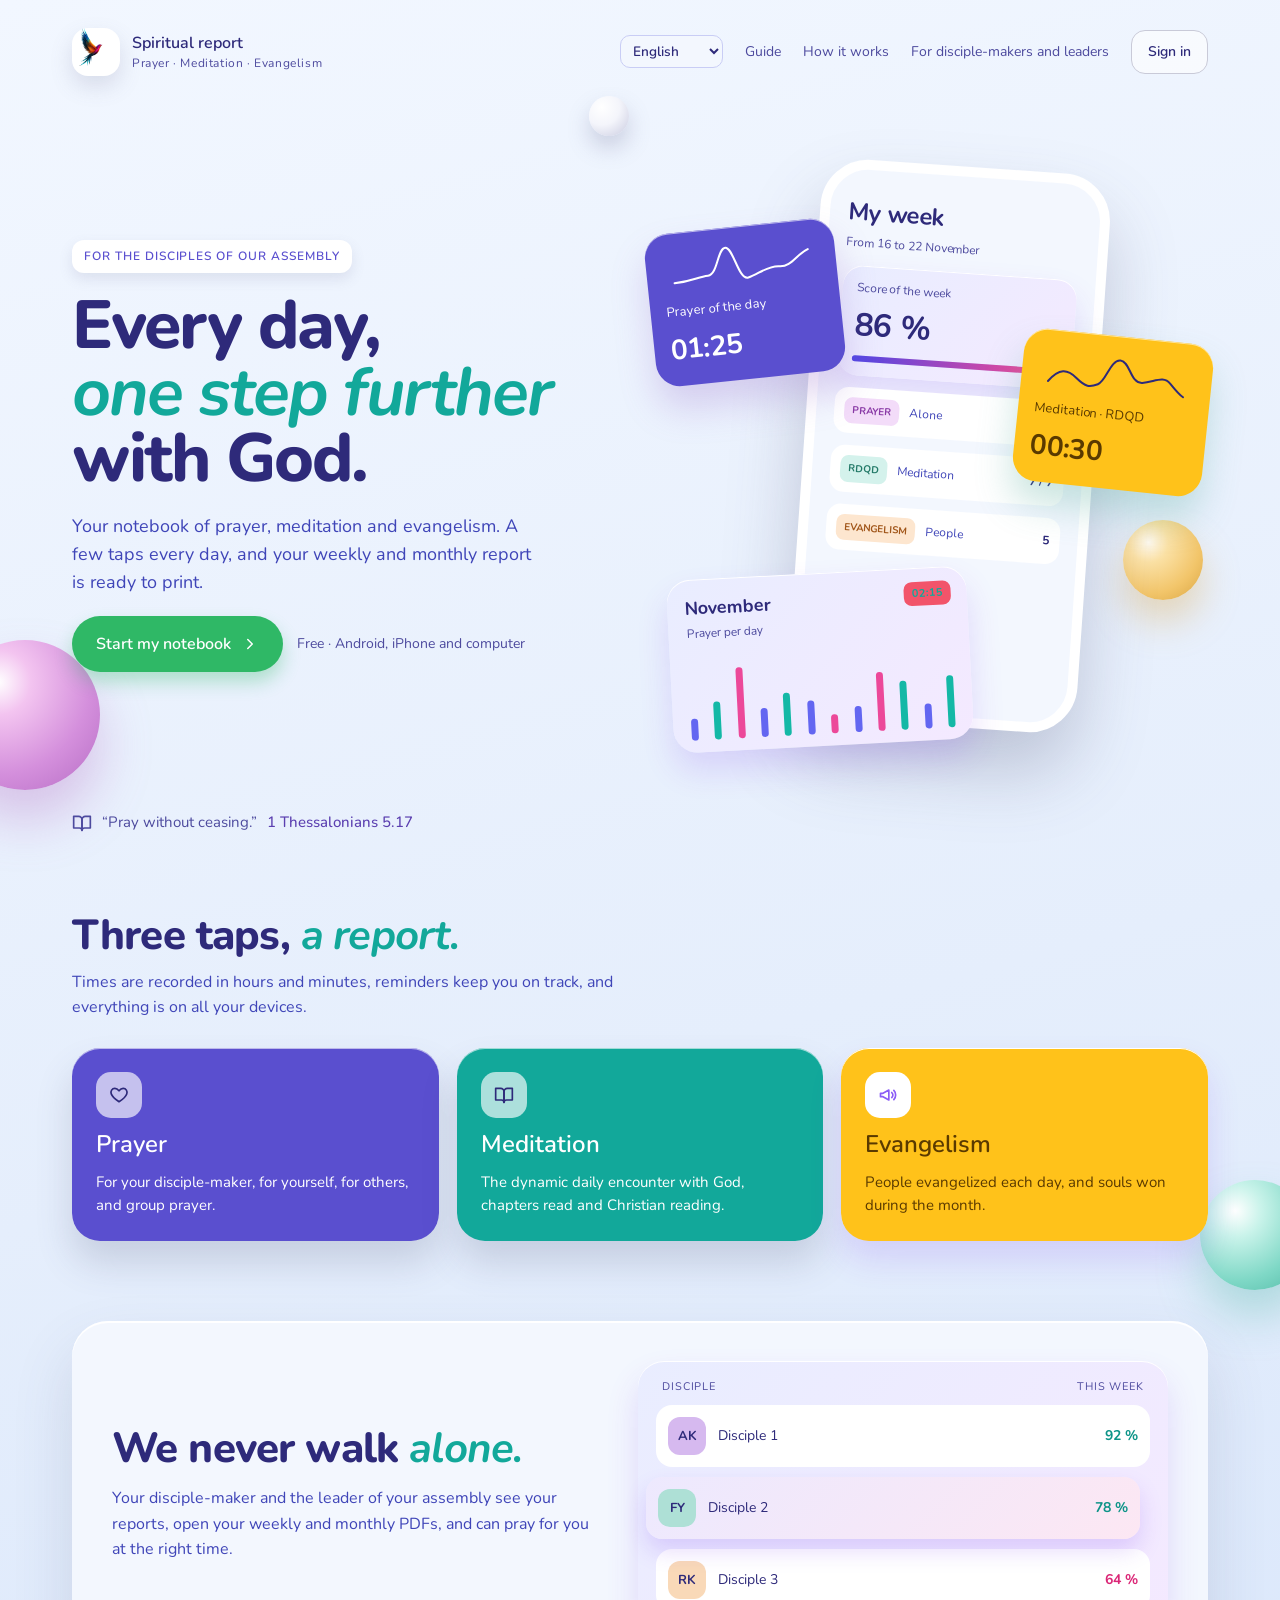
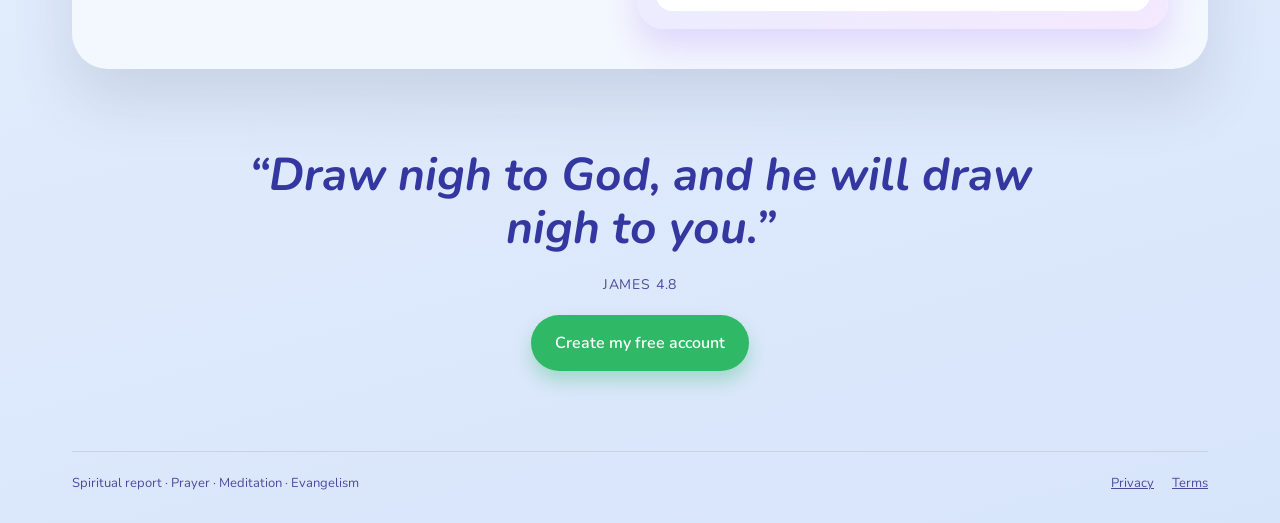
==== web/index.html @ bf950492 "Ouverture : plus de durée minimale de 3 s" ====
<!DOCTYPE html>
<html lang="fr">
<head>
<meta charset="utf-8">
<meta name="viewport" content="width=device-width, initial-scale=1, viewport-fit=cover">
<meta name="theme-color" content="#e8ecf1">
<meta name="apple-mobile-web-app-capable" content="yes">
<meta name="mobile-web-app-capable" content="yes">
<meta name="apple-mobile-web-app-status-bar-style" content="default">
<meta name="apple-mobile-web-app-title" content="Compte rendu">
<title>Compte rendu spirituel</title>
<link rel="manifest" href="manifest.webmanifest">
<link rel="icon" href="icone.svg" type="image/svg+xml">
<link rel="apple-touch-icon" href="icone-192.png">
<link rel="preconnect" href="https://fonts.googleapis.com">
<link rel="preconnect" href="https://fonts.gstatic.com" crossorigin>
<link rel="stylesheet" href="https://fonts.googleapis.com/css2?family=Nunito:ital,wght@0,400;0,500;0,600;0,700;0,800;1,600&family=Lexend:wght@400;500;600;700&family=Outfit:wght@400;500;600;700&family=Instrument+Serif:ital@0;1&family=Plus+Jakarta+Sans:wght@400;500;600;700&family=Roboto+Slab:wght@500;700;800&family=Share+Tech+Mono&family=Roboto+Mono:wght@700&family=Lora:ital,wght@0,500;1,500&display=swap">
<link rel="stylesheet" href="style.css">
<style id="formatPage">@page{size:A4 portrait;margin:10mm}</style>
<style id="styleOuverture">
/* Écran d'ouverture : affiché tout de suite, avant le reste de la page, puis effacé en fondu. */
#ouverture{position:fixed;inset:0;z-index:99999;display:flex;flex-direction:column;align-items:center;justify-content:center;gap:10px;overflow:hidden;
  background:radial-gradient(120% 80% at 50% 38%,#5a3216 0%,#3a1f0d 45%,#1d0f06 100%);color:#F4E6C4;font-family:"Lora","Instrument Serif",Georgia,serif;transition:opacity .6s ease,visibility .6s}
#ouverture.fini{opacity:0;visibility:hidden}
#ouverture::before{content:"";position:absolute;inset:0;opacity:.18;background:repeating-linear-gradient(90deg,rgba(0,0,0,.35) 0 2px,transparent 2px 46px),repeating-linear-gradient(0deg,rgba(255,220,170,.05) 0 1px,transparent 1px 7px)}
#ouverture::after{content:"";position:absolute;inset:14px;border:1.5px dashed rgba(201,154,69,.45);border-radius:22px;pointer-events:none}
.ouv-scene{position:relative;width:min(56vw,250px);aspect-ratio:1;display:grid;place-items:center}
.ouv-halo{position:absolute;inset:-8%;border-radius:50%;background:radial-gradient(circle,rgba(255,196,110,.55) 0%,rgba(224,140,60,.22) 42%,transparent 70%);animation:ouvHalo 2.4s ease-in-out infinite}
.ouv-anneau{position:absolute;inset:4%;border-radius:50%;border:2px solid rgba(201,154,69,.55);box-shadow:0 0 0 6px rgba(201,154,69,.12),inset 0 0 30px rgba(255,190,110,.18)}
.ouv-anneau.b{inset:-4%;border:1px dashed rgba(201,154,69,.35);box-shadow:none;animation:ouvTourne 18s linear infinite}
.ouv-oiseau{position:relative;width:82%;height:auto;filter:drop-shadow(0 10px 18px rgba(0,0,0,.55));animation:ouvEnvol 1.1s cubic-bezier(.2,.9,.3,1.15) both,ouvPlane 3.2s 1.1s ease-in-out infinite}
.ouv-nom{margin:14px 0 0;position:relative;font-size:clamp(24px,6.4vw,38px);font-weight:600;letter-spacing:.01em;color:#FFE7A8;text-shadow:0 2px 0 #6E3A1A,0 0 18px rgba(255,190,110,.35);animation:ouvMonte .8s .35s ease both}
.ouv-sous{margin:0;position:relative;font-size:clamp(11px,3vw,14px);letter-spacing:clamp(.12em,.9vw,.32em);text-transform:uppercase;color:#E6C48A;text-align:center;padding:0 18px;animation:ouvMonte .8s .55s ease both}
.ouv-barre{position:relative;margin-top:22px;width:min(46vw,200px);height:4px;border-radius:4px;background:rgba(0,0,0,.45);box-shadow:inset 0 1px 2px rgba(0,0,0,.6),0 0 0 1px rgba(201,154,69,.4);overflow:hidden;animation:ouvMonte .8s .7s ease both}
.ouv-barre i{position:absolute;inset:0;width:40%;border-radius:4px;background:linear-gradient(90deg,transparent,#FFD27A,#E08A3C,transparent);animation:ouvCharge 1.3s ease-in-out infinite}
.ouv-verset{position:absolute;bottom:max(40px,calc(env(safe-area-inset-bottom) + 24px));left:28px;right:28px;margin:0 auto;max-width:560px;text-align:center;font-style:italic;font-size:clamp(15px,4.2vw,21px);line-height:1.4;color:#F4D99A;text-shadow:0 2px 6px rgba(0,0,0,.6),0 0 14px rgba(255,190,110,.25);animation:ouvMonte 1s .9s ease both}
.ouv-verset::before{content:"";display:block;width:46px;height:1px;margin:0 auto 12px;background:linear-gradient(90deg,transparent,#C99A45,transparent)}
@keyframes ouvEnvol{from{opacity:0;transform:translate(-18%,22%) scale(.6) rotate(-10deg)}to{opacity:1;transform:none}}
@keyframes ouvPlane{0%,100%{transform:translateY(0) rotate(0)}50%{transform:translateY(-7px) rotate(-2deg)}}
@keyframes ouvHalo{0%,100%{opacity:.75;transform:scale(.96)}50%{opacity:1;transform:scale(1.04)}}
@keyframes ouvTourne{to{transform:rotate(360deg)}}
@keyframes ouvMonte{from{opacity:0;transform:translateY(10px)}to{opacity:1;transform:none}}
@keyframes ouvCharge{from{left:-40%}to{left:100%}}
@media (prefers-reduced-motion:reduce){#ouverture *{animation:none!important}}
</style>
</head>
<body class="auth">
<div id="ouverture" aria-hidden="true">
  <div class="ouv-scene"><span class="ouv-halo"></span><span class="ouv-anneau b"></span><span class="ouv-anneau"></span><img class="ouv-oiseau" src="oiseau-512.png" alt=""></div>
  <p class="ouv-nom">Compte rendu spirituel</p>
  <p class="ouv-sous">Prière · Méditation · Évangélisation</p>
  <div class="ouv-barre"><i></i></div>
  <p class="ouv-verset"><span>Préparons-nous à rencontrer notre Seigneur et Sauveur Jésus-Christ</span></p>
</div>
<script>
/* L'écran d'ouverture s'efface dès que la page est prête (au plus tard après 6 s). */
(function(){var t0=Date.now(),fait=false,mc=document.querySelector('meta[name="theme-color"]'),couleur=mc&&mc.content;if(mc)mc.content="#2b170a";function fin(){if(fait)return;fait=true;if(mc)mc.content=couleur;var o=document.getElementById("ouverture");if(!o)return;o.classList.add("fini");setTimeout(function(){if(o.parentNode)o.parentNode.removeChild(o);},700);}
window.addEventListener("load",fin);setTimeout(fin,6000);})();
</script>

<!-- Icônes (traits, 24 x 24) -->
<svg width="0" height="0" style="position:absolute" aria-hidden="true">
  <defs><linearGradient id="deg" x1="0" y1="0" x2="1" y2="1"><stop offset="0" stop-color="#5A4FCF"/><stop offset=".55" stop-color="#5A4FCF"/><stop offset="1" stop-color="#5A4FCF"/></linearGradient>
  <linearGradient id="deg-aire" x1="0" y1="0" x2="0" y2="1"><stop offset="0" stop-color="#5A4FCF" stop-opacity=".28"/><stop offset="1" stop-color="#5A4FCF" stop-opacity="0"/></linearGradient></defs>
  <symbol id="i-phone" viewBox="0 0 24 24"><path d="M5 4h4l2 5-2.5 1.5a11 11 0 0 0 5 5L15 13l5 2v4a2 2 0 0 1-2 2A16 16 0 0 1 3 6a2 2 0 0 1 2-2Z"/></symbol>
  <symbol id="i-bulle" viewBox="0 0 24 24"><path d="M4 20l1.4-4.2A8 8 0 1 1 8.6 19L4 20Z"/><path d="M9 10.5c.5 2 2.5 4 4.5 4.5l1.2-1.2 1.8.8"/></symbol>
  <symbol id="i-camera" viewBox="0 0 24 24"><path d="M4 8h3l2-3h6l2 3h3a1 1 0 0 1 1 1v10a1 1 0 0 1-1 1H4a1 1 0 0 1-1-1V9a1 1 0 0 1 1-1Z"/><circle cx="12" cy="13.5" r="3.5"/></symbol>
  <symbol id="logo-crs" viewBox="0 0 512 512"><circle cx="256" cy="256" r="256" fill="#ffffff"/><image x="64" y="64" width="384" height="384" href="logo.png"/></symbol>
  <symbol id="i-logo" viewBox="0 0 24 24"><path d="M3 6.5h5.5A3.5 3.5 0 0 1 12 10v10a3 3 0 0 0-3-3H3z"/><path d="M21 6.5h-5.5A3.5 3.5 0 0 0 12 10v10a3 3 0 0 1 3-3h6z"/><path d="M12 1.5v5M9.5 3.5h5"/></symbol>
  <symbol id="i-oeil" viewBox="0 0 24 24"><path d="M2 12s3-7 10-7 10 7 10 7-3 7-10 7-10-7-10-7Z"/><circle cx="12" cy="12" r="3"/></symbol>
  <symbol id="i-oeil-barre" viewBox="0 0 24 24"><path d="M9.9 9.9a3 3 0 1 0 4.2 4.2"/><path d="M10.7 5.1A10.4 10.4 0 0 1 12 5c7 0 10 7 10 7a13.2 13.2 0 0 1-1.7 2.7"/><path d="M6.6 6.6A13.5 13.5 0 0 0 2 12s3 7 10 7a9.7 9.7 0 0 0 5.4-1.6"/><path d="M2 2l20 20"/></symbol>
  <symbol id="i-sun" viewBox="0 0 24 24"><circle cx="12" cy="12" r="4"/><path d="M12 2v2M12 20v2M4.9 4.9l1.4 1.4M17.7 17.7l1.4 1.4M2 12h2M20 12h2M4.9 19.1l1.4-1.4M17.7 6.3l1.4-1.4"/></symbol>
  <symbol id="i-user" viewBox="0 0 24 24"><circle cx="12" cy="8" r="4"/><path d="M4 21v-1a6 6 0 0 1 6-6h4a6 6 0 0 1 6 6v1"/></symbol>
  <symbol id="i-user-check" viewBox="0 0 24 24"><circle cx="9" cy="8" r="4"/><path d="M2 21v-1a6 6 0 0 1 6-6h2a6 6 0 0 1 4.5 2"/><path d="M15 17l2.5 2.5L22 15"/></symbol>
  <symbol id="i-users" viewBox="0 0 24 24"><circle cx="9" cy="8" r="3.5"/><path d="M2 20a7 7 0 0 1 14 0"/><path d="M16 4.6a3.5 3.5 0 0 1 0 6.8"/><path d="M18 14.2a6.5 6.5 0 0 1 4 5.8"/></symbol>
  <symbol id="i-group" viewBox="0 0 24 24"><circle cx="5.5" cy="9" r="2.5"/><circle cx="12" cy="6.5" r="2.5"/><circle cx="18.5" cy="9" r="2.5"/><path d="M1.5 19a4 4 0 0 1 7.5-2"/><path d="M7.5 19a4.5 4.5 0 0 1 9 0"/><path d="M15 17a4 4 0 0 1 7.5 2"/></symbol>
  <symbol id="i-heart" viewBox="0 0 24 24"><path d="M12 20s-7.5-4.6-9.3-9.3C1.5 7.4 3.6 4 7 4c2.1 0 3.6 1.2 5 3 1.4-1.8 2.9-3 5-3 3.4 0 5.5 3.4 4.3 6.7C19.5 15.4 12 20 12 20z"/></symbol>
  <symbol id="i-book" viewBox="0 0 24 24"><path d="M4 19.5A2.5 2.5 0 0 1 6.5 17H20V3H6.5A2.5 2.5 0 0 0 4 5.5z"/><path d="M4 19.5V21h16"/></symbol>
  <symbol id="i-book-open" viewBox="0 0 24 24"><path d="M2 4h6a4 4 0 0 1 4 4v13a3 3 0 0 0-3-3H2z"/><path d="M22 4h-6a4 4 0 0 0-4 4v13a3 3 0 0 1 3-3h7z"/></symbol>
  <symbol id="i-bookmark" viewBox="0 0 24 24"><path d="M6 3h12v18l-6-4-6 4z"/></symbol>
  <symbol id="i-megaphone" viewBox="0 0 24 24"><path d="M3 10v4h3l7 4V6L6 10z"/><path d="M16.5 9a4 4 0 0 1 0 6"/><path d="M19 6.5a8 8 0 0 1 0 11"/></symbol>
  <symbol id="i-moon" viewBox="0 0 24 24"><path d="M21 12.8A9 9 0 1 1 11.2 3a7 7 0 0 0 9.8 9.8z"/></symbol>
  <symbol id="i-clock" viewBox="0 0 24 24"><circle cx="12" cy="12" r="9"/><path d="M12 7v5l3 2"/></symbol>
  <symbol id="i-flame" viewBox="0 0 24 24"><path d="M12 2.5c1 3 5 5.5 5 10.5a5 5 0 0 1-10 0c0-2.5 1.4-4 2.5-5 .3 1.5 1 2.5 2 3 0-3 0-5.8.5-8.5z"/></symbol>
  <symbol id="i-drop" viewBox="0 0 24 24"><path d="M12 3s6 6.5 6 11a6 6 0 0 1-12 0c0-4.5 6-11 6-11z"/></symbol>
  <symbol id="i-calendar" viewBox="0 0 24 24"><rect x="3" y="5" width="18" height="16" rx="2"/><path d="M3 10h18M8 3v4M16 3v4"/></symbol>
  <symbol id="i-week" viewBox="0 0 24 24"><rect x="3" y="5" width="18" height="16" rx="2"/><path d="M3 10h18M8 3v4M16 3v4M7 15h10"/></symbol>
  <symbol id="i-grid" viewBox="0 0 24 24"><rect x="3" y="3" width="7" height="7" rx="1.5"/><rect x="14" y="3" width="7" height="7" rx="1.5"/><rect x="3" y="14" width="7" height="7" rx="1.5"/><rect x="14" y="14" width="7" height="7" rx="1.5"/></symbol>
  <symbol id="i-target" viewBox="0 0 24 24"><circle cx="12" cy="12" r="9"/><circle cx="12" cy="12" r="5"/><circle cx="12" cy="12" r="1"/></symbol>
  <symbol id="i-left" viewBox="0 0 24 24"><path d="M15 18l-6-6 6-6"/></symbol>
  <symbol id="i-right" viewBox="0 0 24 24"><path d="M9 18l6-6-6-6"/></symbol>
  <symbol id="i-check" viewBox="0 0 24 24"><path d="M5 12.5l5 5L19 7"/></symbol>
  <symbol id="i-x" viewBox="0 0 24 24"><path d="M6 6l12 12M18 6L6 18"/></symbol>
  <symbol id="i-plus" viewBox="0 0 24 24"><path d="M12 5v14M5 12h14"/></symbol>
  <symbol id="i-minus" viewBox="0 0 24 24"><path d="M5 12h14"/></symbol>
  <symbol id="i-printer" viewBox="0 0 24 24"><path d="M6 9V3h12v6"/><rect x="3" y="9" width="18" height="8" rx="2"/><path d="M7 14h10v7H7z"/></symbol>
  <symbol id="i-download" viewBox="0 0 24 24"><path d="M12 3v12M7 10l5 5 5-5M4 21h16"/></symbol>
  <symbol id="i-upload" viewBox="0 0 24 24"><path d="M12 15V3M7 8l5-5 5 5M4 21h16"/></symbol>
  <symbol id="i-logout" viewBox="0 0 24 24"><path d="M15 4h4a1 1 0 0 1 1 1v14a1 1 0 0 1-1 1h-4"/><path d="M10 17l5-5-5-5M15 12H3"/></symbol>
  <symbol id="i-key" viewBox="0 0 24 24"><circle cx="8" cy="15" r="4"/><path d="M11 12l9-9M17 6l3 3"/></symbol>
  <symbol id="i-mail" viewBox="0 0 24 24"><rect x="3" y="5" width="18" height="14" rx="2"/><path d="M3 7l9 6 9-6"/></symbol>
  <symbol id="i-home" viewBox="0 0 24 24"><path d="M3 11l9-7 9 7"/><path d="M5 10v10h14V10"/><path d="M10 20v-5h4v5"/></symbol>
  <symbol id="i-copy" viewBox="0 0 24 24"><rect x="8" y="8" width="13" height="13" rx="2"/><path d="M16 8V5a2 2 0 0 0-2-2H5a2 2 0 0 0-2 2v9a2 2 0 0 0 2 2h3"/></symbol>
  <symbol id="i-trash" viewBox="0 0 24 24"><path d="M4 7h16M9 7V4h6v3M6 7l1 13h10l1-13"/></symbol>
  <symbol id="i-bell" viewBox="0 0 24 24"><path d="M6 8a6 6 0 0 1 12 0c0 7 3 9 3 9H3s3-2 3-9"/><path d="M10 21a2 2 0 0 0 4 0"/></symbol>
  <symbol id="i-shield" viewBox="0 0 24 24"><path d="M12 3l8 3v6c0 5-3.5 8-8 9-4.5-1-8-4-8-9V6z"/><path d="M9 12l2 2 4-4"/></symbol>
  <symbol id="i-coins" viewBox="0 0 24 24"><ellipse cx="12" cy="6" rx="7" ry="3"/><path d="M5 6v6c0 1.7 3.1 3 7 3s7-1.3 7-3V6"/><path d="M5 12v6c0 1.7 3.1 3 7 3s7-1.3 7-3v-6"/></symbol>
  <symbol id="i-cloud" viewBox="0 0 24 24"><path d="M7 18a5 5 0 1 1 .9-9.9A6 6 0 0 1 19 10a4 4 0 0 1 0 8z"/></symbol>
  <symbol id="i-file" viewBox="0 0 24 24"><path d="M14 3H6a2 2 0 0 0-2 2v14a2 2 0 0 0 2 2h12a2 2 0 0 0 2-2V9z"/><path d="M14 3v6h6M8 13h8M8 17h5"/></symbol>
  <symbol id="i-wallet" viewBox="0 0 24 24"><path d="M3 7.5A2.5 2.5 0 0 1 5.5 5H18v3"/><path d="M3 7.5v10A2.5 2.5 0 0 0 5.5 20H20V8H5.5A2.5 2.5 0 0 1 3 5.5"/><circle cx="16" cy="14" r="1.3"/></symbol>
  <symbol id="i-receipt" viewBox="0 0 24 24"><path d="M6 3h12v18l-3-2-3 2-3-2-3 2z"/><path d="M9 8h6M9 12h6M9 16h3"/></symbol>
  <symbol id="i-piggy" viewBox="0 0 24 24"><path d="M5 11a7 6 0 0 1 12-3h2v3l2 1v3h-2.5a7 7 0 0 1-2.5 2.5V20h-3v-1.6a8 8 0 0 1-3 0V20H7v-2.4A6 6 0 0 1 5 13"/><path d="M5 11H3"/><circle cx="15" cy="11" r=".6"/></symbol>
  <symbol id="i-trend" viewBox="0 0 24 24"><path d="M3 17l6-6 4 4 8-8"/><path d="M15 7h6v6"/></symbol>
  <symbol id="i-settings" viewBox="0 0 24 24"><circle cx="12" cy="12" r="3"/><path d="M19.4 15a1.6 1.6 0 0 0 .3 1.8l.1.1a2 2 0 1 1-2.8 2.8l-.1-.1a1.6 1.6 0 0 0-1.8-.3 1.6 1.6 0 0 0-1 1.5V21a2 2 0 1 1-4 0v-.1a1.6 1.6 0 0 0-1-1.5 1.6 1.6 0 0 0-1.8.3l-.1.1a2 2 0 1 1-2.8-2.8l.1-.1a1.6 1.6 0 0 0 .3-1.8 1.6 1.6 0 0 0-1.5-1H3a2 2 0 1 1 0-4h.1a1.6 1.6 0 0 0 1.5-1 1.6 1.6 0 0 0-.3-1.8l-.1-.1a2 2 0 1 1 2.8-2.8l.1.1a1.6 1.6 0 0 0 1.8.3H9a1.6 1.6 0 0 0 1-1.5V3a2 2 0 1 1 4 0v.1a1.6 1.6 0 0 0 1 1.5 1.6 1.6 0 0 0 1.8-.3l.1-.1a2 2 0 1 1 2.8 2.8l-.1.1a1.6 1.6 0 0 0-.3 1.8V9a1.6 1.6 0 0 0 1.5 1H21a2 2 0 1 1 0 4h-.1a1.6 1.6 0 0 0-1.5 1z"/></symbol>
  <symbol id="i-arrow-down" viewBox="0 0 24 24"><path d="M12 5v14M6 13l6 6 6-6"/></symbol>
  <symbol id="i-arrow-up" viewBox="0 0 24 24"><path d="M12 19V5M6 11l6-6 6 6"/></symbol>
  <symbol id="i-pencil" viewBox="0 0 24 24"><path d="M4 20h4L19 9l-4-4L4 16z"/><path d="M14 6l4 4"/></symbol>
  <symbol id="i-chrono" viewBox="0 0 24 24"><circle cx="12" cy="13.5" r="7.5"/><path d="M12 9.5v4l2.5 2"/><path d="M9.5 2.5h5M12 2.5v3.5M18.5 6.5l1.5-1.5"/></symbol>
  <symbol id="i-stop" viewBox="0 0 24 24"><rect x="6.5" y="6.5" width="11" height="11" rx="2"/></symbol>
  <symbol id="i-globe" viewBox="0 0 24 24"><circle cx="12" cy="12" r="9"/><path d="M3 12h18M12 3c2.5 2.6 3.8 5.6 3.8 9s-1.3 6.4-3.8 9c-2.5-2.6-3.8-5.6-3.8-9S9.5 5.6 12 3z"/></symbol>
  <symbol id="i-chart" viewBox="0 0 24 24"><path d="M4 20V11M10 20V5M16 20v-7M2 20h20"/></symbol>
</svg>

<div class="app" id="page">
  <!-- Menu latéral (ordinateur) -->
  <aside class="lateral" aria-label="Menu">
    <div class="marque"><svg class="logo" aria-hidden="true"><use href="#logo-crs"/></svg><div><b>Compte rendu</b><span>Prière · Méditation · Évangélisation</span></div></div>
    <button type="button" class="lat-accueil" data-aller="choix"><svg class="ic"><use href="#i-home"/></svg>Accueil · changer d'espace</button>
    <nav class="nav-choix" aria-label="Raccourcis">
      <button type="button" data-aller="jour">Prière</button>
      <button type="button" data-aller="jour">Méditation</button>
      <button type="button" data-aller="jour">Évangélisation</button>
    </nav>
    <nav class="nav-fin" aria-label="Finances">
      <button type="button" data-aller="finance"><span class="pic petit vert"><svg class="ic"><use href="#i-wallet"/></svg></span>Tableau de bord</button>
      <button type="button" data-aller="depenses"><span class="pic petit rose"><svg class="ic"><use href="#i-receipt"/></svg></span>Dépenses</button>
      <button type="button" data-aller="budgets"><span class="pic petit orange"><svg class="ic"><use href="#i-target"/></svg></span>Budgets</button>
      <button type="button" data-aller="bilan"><span class="pic petit bleu"><svg class="ic"><use href="#i-chart"/></svg></span>Bilan de l'année</button>
      <button type="button" data-aller="finreglages"><span class="pic petit violet"><svg class="ic"><use href="#i-settings"/></svg></span>Réglages</button>
    </nav>
    <nav class="nav-dieu">
      <button type="button" data-aller="jour"><span class="pic petit vert"><svg class="ic"><use href="#i-sun"/></svg></span>Ma journée</button>
      <button type="button" data-aller="semaine"><span class="pic petit bleu"><svg class="ic"><use href="#i-week"/></svg></span>Ma semaine</button>
      <button type="button" data-aller="mois"><span class="pic petit violet"><svg class="ic"><use href="#i-grid"/></svg></span>Mon mois</button>
      <button type="button" data-aller="suivi" class="nav-suivi" hidden><span class="pic petit orange"><svg class="ic"><use href="#i-users"/></svg></span><span class="nom-suivi">Mes disciples</span></button>
      <button type="button" data-aller="profil"><span class="pic petit ardoise"><svg class="ic"><use href="#i-user"/></svg></span>Mon profil</button>
      <button type="button" data-aller="synthese"><span class="pic petit rose"><svg class="ic"><use href="#i-chart"/></svg></span>Synthèse</button>
    </nav>
    <button type="button" class="lat-guide" data-aller="guide"><span class="pic petit vert"><svg class="ic"><use href="#i-book-open"/></svg></span>Guide d'utilisation</button>
    <div class="pied-lateral">
      <span class="synchro" id="etatSynchroLateral" hidden></span>
      <button type="button" class="moi" data-aller="profil"><span class="avatar petit" id="avatarLateral">?</span><div><b id="nomLateral"></b><span id="assembleeLaterale"></span></div></button>
    </div>
  </aside>

  <div class="contenu">
    <!-- En-tête (téléphone) -->
    <header class="entete">
      <button type="button" class="logo-accueil" data-aller="choix" aria-label="Accueil : choisir un espace"><svg class="logo" aria-hidden="true"><use href="#logo-crs"/></svg><span class="logo-maison" aria-hidden="true"><svg class="ic"><use href="#i-home"/></svg></span></button>
      <div class="titre-vue"><b id="titreVue">Compte rendu</b><span id="pastille"></span></div>
      <button type="button" class="avatar" id="avatarEntete" data-aller="profil" aria-label="Mon profil">?</button>
    </header>

    <div class="page">
      <!-- ========== Page d'accueil publique ========== -->
      <main class="vue" id="vueBienvenue" hidden>
        <div class="bv">
          <span class="bv-sphere rose" aria-hidden="true"></span><span class="bv-sphere menthe" aria-hidden="true"></span><span class="bv-sphere or" aria-hidden="true"></span><span class="bv-sphere perle" aria-hidden="true"></span>
          <div class="bv-cadre">
            <nav class="bv-nav" aria-label="Accueil">
              <div class="bv-marque"><span class="bv-logo"><img src="logo.png" alt=""></span><div><b>Compte rendu spirituel</b><span>Prière · Méditation · Évangélisation</span></div></div>
              <div class="bv-liens"><select class="sel-langue bv-langue" aria-label="Langue"></select><a href="#guide">Guide</a><a href="#bv-gestes" data-defiler>Comment ça marche</a><a href="#bv-suivi" data-defiler>Pour les faiseurs et dirigeants</a><a class="bv-btn-clair" href="#connexion" id="bvConnexion">Se connecter</a></div>
            </nav>

            <section class="bv-hero">
              <div class="bv-texte">
                <span class="bv-etiquette">Pour les disciples de notre assemblée</span>
                <h1>Chaque jour,<br><em>un pas de plus</em><br>avec Dieu.</h1>
                <p>Votre carnet de prière, de méditation et d'évangélisation. Quelques gestes chaque jour, et votre compte rendu de la semaine et du mois est prêt à imprimer.</p>
                <div class="bv-actions"><a class="bv-btn" href="#inscription" id="bvCommencer">Commencer mon carnet<svg class="ic"><use href="#i-right"/></svg></a><span>Gratuit · Android, iPhone et ordinateur</span></div>
              </div>
              <div class="bv-vitrine" aria-hidden="true">
                <div class="bv-tel">
                  <div class="bv-tel-haut"><b>Ma semaine</b><span>Du 16 au 22 novembre</span></div>
                  <div class="bv-tel-score"><span>Score de la semaine</span><b>86 %</b><i><u style="width:86%"></u></i></div>
                  <div class="bv-ligne"><span class="bv-tag mauve">PRIÈRE</span><span>Seul</span><b>06:40</b></div>
                  <div class="bv-ligne"><span class="bv-tag menthe">RDQD</span><span>Méditation</span><b>7 / 7</b></div>
                  <div class="bv-ligne"><span class="bv-tag peche">ÉVANGÉLISATION</span><span>Personnes</span><b>5</b></div>
                </div>
                <div class="bv-carte mauve"><svg viewBox="0 0 140 46"><path d="M2 34 C 20 34, 26 30, 36 30 S 48 4, 56 4 S 66 38, 76 36 S 96 26, 108 28 S 126 18, 138 14"/></svg><span>Prière du jour</span><b>01:25</b></div>
                <div class="bv-carte menthe"><svg viewBox="0 0 140 46"><path d="M2 36 C 12 22, 20 22, 30 30 S 44 38, 52 34 S 62 8, 72 8 S 84 30, 96 28 S 116 18, 124 26 S 134 36, 138 38"/></svg><span>Méditation · RDQD</span><b>00:30</b></div>
                <div class="bv-graph"><div class="bv-graph-tete"><b>Novembre</b><span>Prière par jour</span></div><em>02:15</em><div class="bv-barres"><span class="v" style="height:30%"></span><span class="m" style="height:52%"></span><span class="r" style="height:96%"></span><span class="v" style="height:40%"></span><span class="m" style="height:58%"></span><span class="v" style="height:46%"></span><span class="r" style="height:26%"></span><span class="v" style="height:36%"></span><span class="r" style="height:80%"></span><span class="m" style="height:66%"></span><span class="v" style="height:34%"></span><span class="m" style="height:70%"></span></div></div>
              </div>
            </section>

            <p class="bv-verset"><svg class="ic"><use href="#i-book-open"/></svg>« Priez sans cesse. » <span>1 Thessaloniciens 5.17</span></p>

            <section class="bv-section" id="bv-gestes">
              <h2>Trois gestes, <em>un compte rendu.</em></h2>
              <p class="bv-intro">Les temps se notent en heures et minutes, les rappels vous accompagnent, et tout se retrouve sur vos appareils.</p>
              <div class="bv-trois">
                <div class="bv-geste mauve"><span class="bv-ic"><svg class="ic"><use href="#i-heart"/></svg></span><h3>Prière</h3><p>Pour votre faiseur de disciple, pour vous, pour les autres, et la prière en groupe.</p></div>
                <div class="bv-geste menthe"><span class="bv-ic"><svg class="ic"><use href="#i-book-open"/></svg></span><h3>Méditation</h3><p>La Rencontre dynamique quotidienne avec Dieu, les chapitres lus et la lecture chrétienne.</p></div>
                <div class="bv-geste sombre"><span class="bv-ic"><svg class="ic"><use href="#i-megaphone"/></svg></span><h3>Évangélisation</h3><p>Les personnes évangélisées chaque jour, et les âmes gagnées dans le mois.</p></div>
              </div>
            </section>

            <section class="bv-suivi" id="bv-suivi">
              <div class="bv-suivi-texte"><h2>On ne marche <em>jamais seul.</em></h2><p>Votre faiseur de disciple et le dirigeant de votre assemblée voient vos comptes rendus, ouvrent vos PDF de la semaine et du mois, et peuvent prier pour vous au bon moment.</p></div>
              <div class="bv-liste" aria-hidden="true">
                <div class="bv-liste-tete"><span>Disciple</span><span>Cette semaine</span></div>
                <div class="bv-pers"><span class="bv-ini mauve">AK</span><span>Disciple 1</span><b class="n-menthe">92 %</b></div>
                <div class="bv-pers clair"><span class="bv-ini menthe">FY</span><span>Disciple 2</span><b>78 %</b></div>
                <div class="bv-pers"><span class="bv-ini peche">RK</span><span>Disciple 3</span><b class="n-rose">64 %</b></div>
              </div>
            </section>

            <section class="bv-fin">
              <p class="bv-citation">« Approchez-vous de Dieu, et il s'approchera de vous. »</p>
              <span class="bv-ref">JACQUES 4.8</span>
              <a class="bv-btn" href="#inscription">Créer mon compte gratuitement</a>
            </section>

            <footer class="bv-pied"><span>Compte rendu spirituel · Prière · Méditation · Évangélisation</span><span><a href="confidentialite.html">Confidentialité</a><a href="conditions.html">Conditions</a></span></footer>
          </div>
        </div>
      </main>

      <!-- ========== Connexion / création de compte ========== -->
      <main class="vue" id="vueConnexion" hidden>
        <div class="auth2">
          <section class="auth2-hero" aria-label="Présentation"></section>
          <section class="auth2-droite">
            <div class="auth2-contenu">
              <div class="auth2-outils"><a href="#guide" class="auth2-guide"><svg class="ic"><use href="#i-book-open"/></svg>Guide</a><select class="sel-langue" aria-label="Langue"></select></div>
              <div class="onglets2" id="onglets2" data-actif="inscription" role="tablist">
                <span class="pilule" aria-hidden="true"></span>
                <button type="button" role="tab" id="ongletConnexion" aria-selected="false">Se connecter</button>
                <button type="button" role="tab" id="ongletInscription" aria-selected="true">Créer un compte</button>
              </div>
              <p class="msg bandeau2" id="msgLien" role="status"></p>

              <form id="formInscription" autocomplete="on" class="form2 apparition">
                <div><h2 class="titre-auth">Commencez votre carnet</h2><p class="sous-auth">Créez votre accès personnel en moins d'une minute.</p></div>
                <button class="btn-google" type="button" id="googleInscription"><svg viewBox="0 0 48 48" aria-hidden="true"><path fill="#FFC107" d="M43.6 20.5H42V20H24v8h11.3C33.7 32.7 29.2 36 24 36c-6.6 0-12-5.4-12-12s5.4-12 12-12c3.1 0 5.8 1.2 7.9 3.1l5.7-5.7C34 6.1 29.3 4 24 4 12.9 4 4 12.9 4 24s8.9 20 20 20 20-8.9 20-20c0-1.3-.1-2.4-.4-3.5z"/><path fill="#FF3D00" d="m6.3 14.7 6.6 4.8C14.7 15.1 19 12 24 12c3.1 0 5.8 1.2 7.9 3.1l5.7-5.7C34 6.1 29.3 4 24 4 16.3 4 9.7 8.3 6.3 14.7z"/><path fill="#4CAF50" d="M24 44c5.2 0 9.9-2 13.4-5.2l-6.2-5.2C29.2 35.1 26.7 36 24 36c-5.2 0-9.6-3.3-11.3-7.9l-6.5 5C9.5 39.6 16.2 44 24 44z"/><path fill="#1976D2" d="M43.6 20.5H42V20H24v8h11.3c-.8 2.2-2.2 4.2-4.1 5.6l6.2 5.2C37 39.2 44 34 44 24c0-1.3-.1-2.4-.4-3.5z"/></svg><span>S'inscrire avec Google</span></button>
                <div class="ou">ou avec votre e-mail</div>
                <div class="ligne2">
                  <div><label class="etiquette2" for="i-nom">Nom</label><input class="saisie2" type="text" id="i-nom" autocomplete="family-name" required maxlength="80" placeholder="Kouassi"></div>
                  <div><label class="etiquette2" for="i-prenoms">Prénoms</label><input class="saisie2" type="text" id="i-prenoms" autocomplete="given-name" required maxlength="120" placeholder="Jean-Marc"></div>
                </div>
                <div class="ligne2">
                  <div><label class="etiquette2" for="i-contact">Contact (téléphone)</label><input class="saisie2" type="tel" id="i-contact" autocomplete="tel" inputmode="tel" required maxlength="40" placeholder="+225 07 00 00 00 00"></div>
                  <div><label class="etiquette2" for="i-zone">Zone / Ville</label><input class="saisie2" type="text" id="i-zone" autocomplete="address-level2" required maxlength="120" placeholder="Abidjan, Marcory"></div>
                </div>
                <div><label class="etiquette2" for="i-email">E-mail</label><input class="saisie2" type="email" id="i-email" autocomplete="email" inputmode="email" required placeholder="jean-marc.kouassi@exemple.com"></div>
                <div>
                  <div class="entre2"><label class="etiquette2" for="i-mdp" style="margin:0">Mot de passe <span class="leger">(4 caractères au moins, par exemple 4 chiffres)</span></label><span class="force" id="forceMdp"></span></div>
                  <div class="mdp2"><input class="saisie2" type="password" id="i-mdp" autocomplete="new-password" minlength="4" required placeholder="••••"><button type="button" class="oeil" data-oeil="i-mdp" aria-label="Afficher ou masquer le mot de passe"><svg><use href="#i-oeil"/></svg></button></div>
                  <div class="jauge2" id="jaugeMdp" aria-hidden="true"><i></i><i></i><i></i><i></i></div>
                </div>
                <p class="note2">Votre assemblée et votre faiseur de disciple se choisissent à l'étape suivante. En créant un compte, vous acceptez les <a href="conditions.html">conditions d'utilisation</a> et les <a href="confidentialite.html">règles de confidentialité</a>.</p>
                <button class="btn-foret" type="submit" id="btnInscription"><span>Créer mon compte</span><span class="fl" aria-hidden="true">→</span></button>
                <span class="msg" id="msgInscription" role="status"></span>
              </form>

              <form id="formConnexion" autocomplete="on" class="form2 apparition" hidden>
                <div><h2 class="titre-auth">Sois abondamment béni(e), Frère / Sœur</h2><p class="sous-auth">Connectez-vous pour poursuivre votre suivi spirituel quotidien.</p></div>
                <button class="btn-google" type="button" id="googleConnexion"><svg viewBox="0 0 48 48" aria-hidden="true"><path fill="#FFC107" d="M43.6 20.5H42V20H24v8h11.3C33.7 32.7 29.2 36 24 36c-6.6 0-12-5.4-12-12s5.4-12 12-12c3.1 0 5.8 1.2 7.9 3.1l5.7-5.7C34 6.1 29.3 4 24 4 12.9 4 4 12.9 4 24s8.9 20 20 20 20-8.9 20-20c0-1.3-.1-2.4-.4-3.5z"/><path fill="#FF3D00" d="m6.3 14.7 6.6 4.8C14.7 15.1 19 12 24 12c3.1 0 5.8 1.2 7.9 3.1l5.7-5.7C34 6.1 29.3 4 24 4 16.3 4 9.7 8.3 6.3 14.7z"/><path fill="#4CAF50" d="M24 44c5.2 0 9.9-2 13.4-5.2l-6.2-5.2C29.2 35.1 26.7 36 24 36c-5.2 0-9.6-3.3-11.3-7.9l-6.5 5C9.5 39.6 16.2 44 24 44z"/><path fill="#1976D2" d="M43.6 20.5H42V20H24v8h11.3c-.8 2.2-2.2 4.2-4.1 5.6l6.2 5.2C37 39.2 44 34 44 24c0-1.3-.1-2.4-.4-3.5z"/></svg><span>Se connecter avec Google</span></button>
                <div class="ou">ou avec votre e-mail</div>
                <div><label class="etiquette2" for="c-email">E-mail</label><input class="saisie2" type="email" id="c-email" autocomplete="username" inputmode="email" required placeholder="jean-marc.kouassi@exemple.com"></div>
                <div>
                  <div class="entre2"><label class="etiquette2" for="c-mdp" style="margin:0">Mot de passe</label><button class="lien2" type="button" id="versOubli">Mot de passe oublié ?</button></div>
                  <div class="mdp2"><input class="saisie2" type="password" id="c-mdp" autocomplete="current-password" required placeholder="••••"><button type="button" class="oeil" data-oeil="c-mdp" aria-label="Afficher ou masquer le mot de passe"><svg><use href="#i-oeil"/></svg></button></div>
                </div>
                <label class="case2"><input type="checkbox" id="c-rester" checked>Rester connecté sur cet appareil</label>
                <button class="btn-foret" type="submit" id="btnConnexion"><span>Se connecter</span><span class="fl" aria-hidden="true">→</span></button>
                <span class="msg" id="msgConnexion" role="status"></span>
              </form>

              <form id="formOubli" autocomplete="on" class="form2 apparition" hidden>
                <div><h2 class="titre-auth">Mot de passe oublié</h2><p class="sous-auth">Saisissez votre e-mail : vous recevrez un lien pour choisir un nouveau mot de passe.</p></div>
                <div><label class="etiquette2" for="o-email">E-mail</label><input class="saisie2" type="email" id="o-email" autocomplete="username" inputmode="email" required></div>
                <button class="btn-foret" type="submit" id="btnOubli"><span>Recevoir le lien</span><span class="fl" aria-hidden="true">→</span></button>
                <span class="msg" id="msgOubli" role="status"></span>
                <button class="lien2" type="button" id="retourConnexion">← Retour à la connexion</button>
              </form>
            </div>
            <footer class="pied2"><span>Synchronisation multi-appareils sécurisée</span><span><a href="confidentialite.html">Confidentialité</a> · <a href="conditions.html">Conditions</a></span></footer>
          </section>
        </div>
      </main>

      <!-- ========== Nouveau mot de passe ========== -->
      <main class="vue" id="vueMdp" hidden>
        <div class="auth2">
          <section class="auth2-hero" aria-label="Présentation"></section>
          <section class="auth2-droite">
            <form class="auth2-contenu form2 apparition" id="formMdp">
              <div><h2 class="titre-auth">Nouveau mot de passe</h2><p class="sous-auth">Choisissez un mot de passe d'au moins 4 caractères.</p></div>
              <div><label class="etiquette2" for="n-mdp">Nouveau mot de passe</label>
                <div class="mdp2"><input class="saisie2" type="password" id="n-mdp" autocomplete="new-password" minlength="4" required><button type="button" class="oeil" data-oeil="n-mdp" aria-label="Afficher ou masquer le mot de passe"><svg><use href="#i-oeil"/></svg></button></div></div>
              <button class="btn-foret" type="submit"><span>Enregistrer le mot de passe</span><span class="fl" aria-hidden="true">→</span></button>
              <span class="msg" id="msgMdp" role="status"></span>
            </form>
            <footer class="pied2"><span>Synchronisation multi-appareils sécurisée</span><span><a href="confidentialite.html">Confidentialité</a> · <a href="conditions.html">Conditions</a></span></footer>
          </section>
        </div>
      </main>

      <!-- ========== Chargement du compte ========== -->
      <main class="vue" id="vueChargement" hidden>
        <div class="auth2">
          <section class="auth2-hero" aria-label="Présentation"></section>
          <section class="auth2-droite">
            <div class="auth2-contenu form2">
              <div><h2 class="titre-auth">Ouverture de votre carnet…</h2><p class="msg sous-auth" id="msgChargement" role="status">Récupération de votre profil.</p></div>
              <div class="actions"><button class="btn-clair" id="reessayerChargement" hidden>Réessayer</button><button class="lien2" id="deconnexionChargement">Se déconnecter</button></div>
            </div>
            <footer class="pied2"><span>Synchronisation multi-appareils sécurisée</span><span><a href="confidentialite.html">Confidentialité</a> · <a href="conditions.html">Conditions</a></span></footer>
          </section>
        </div>
      </main>

      <!-- ========== Premiers pas : assemblée puis faiseur ========== -->
      <main class="vue" id="vueAccueil" hidden>
        <div class="auth2">
          <section class="auth2-hero" aria-label="Présentation"></section>
          <section class="auth2-droite">
            <div class="auth2-contenu form2">
              <div class="entete-etape">
                <div><span class="etape-kicker" id="kickerAccueil">Étape 2 sur 3 · Assemblée</span><h2 class="titre-auth" id="titreAccueil">Bienvenue</h2></div>
                <span class="pret">Compte prêt</span>
              </div>
              <p class="sous-auth" id="texteAccueil"></p>

              <form id="etapeIdentite" class="form2 apparition" hidden>
                <div class="ligne2">
                  <div><label class="etiquette2" for="g-nom">Nom</label><input class="saisie2" type="text" id="g-nom" autocomplete="family-name" required maxlength="80"></div>
                  <div><label class="etiquette2" for="g-prenoms">Prénoms</label><input class="saisie2" type="text" id="g-prenoms" autocomplete="given-name" required maxlength="120"></div>
                </div>
                <div class="ligne2">
                  <div><label class="etiquette2" for="g-contact">Contact (téléphone)</label><input class="saisie2" type="tel" id="g-contact" autocomplete="tel" inputmode="tel" required maxlength="40" placeholder="+225 07 00 00 00 00"></div>
                  <div><label class="etiquette2" for="g-zone">Zone / Ville</label><input class="saisie2" type="text" id="g-zone" autocomplete="address-level2" required maxlength="120" placeholder="Abidjan, Marcory"></div>
                </div>
                <button class="btn-foret" type="submit"><span>Continuer</span><span class="fl" aria-hidden="true">→</span></button>
                <span class="msg" id="msgIdentite" role="status"></span>
              </form>

              <div id="etapeAssemblee" class="form2 apparition">
                <form id="formRejoindre" class="form2">
                  <div><label class="etiquette2" for="a-code">Code de votre assemblée</label>
                    <input class="saisie2 code2" type="text" id="a-code" maxlength="8" autocomplete="off" autocapitalize="characters" spellcheck="false" required placeholder="ABCD2345">
                    <p class="leger" style="margin-top:6px">Le dirigeant de votre assemblée vous donne ce code de 8 caractères.</p></div>
                  <button class="btn-foret" type="submit"><span>Rejoindre mon assemblée</span><span class="fl" aria-hidden="true">→</span></button>
                  <span class="msg" id="msgRejoindre" role="status"></span>
                </form>
                <div class="ou">ou</div>
                <details class="volet2">
                  <summary>Je suis dirigeant d'assemblée</summary>
                  <form id="formCreerAssemblee" class="form2">
                    <p class="leger">Vous recevrez le code à donner aux membres et vous verrez leurs comptes rendus.</p>
                    <div class="ligne2">
                      <div><label class="etiquette2" for="a-nom">Nom de l'assemblée</label><input class="saisie2" type="text" id="a-nom" maxlength="120" required placeholder="Chez les …"></div>
                      <div><label class="etiquette2" for="a-zone">Zone / Ville</label><input class="saisie2" type="text" id="a-zone" maxlength="120" placeholder="Abidjan, Marcory"></div>
                    </div>
                    <button class="btn-foret" type="submit"><span>Créer l'assemblée</span><span class="fl" aria-hidden="true">→</span></button>
                    <span class="msg" id="msgCreerAssemblee" role="status"></span>
                  </form>
                </details>
                <details class="volet2">
                  <summary>Mon assemblée n'est pas encore sur l'application</summary>
                  <form id="formSansAssemblee" class="form2">
                    <div><label class="etiquette2" for="a-nomLibre">Nom de l'assemblée</label><input class="saisie2" type="text" id="a-nomLibre" maxlength="120" required></div>
                    <button class="btn-clair" type="submit">Continuer</button>
                    <span class="msg" id="msgSansAssemblee" role="status"></span>
                  </form>
                </details>
              </div>

              <form id="etapeFaiseur" class="form2 apparition" hidden>
                <div>
                  <div class="entre2"><span class="etiquette2" style="margin:0">Votre faiseur de disciple</span><span class="leger">Il verra vos comptes rendus</span></div>
                  <div class="mentors" id="listeFaiseurs" role="radiogroup" aria-label="Votre faiseur de disciple"></div>
                </div>
                <div id="f-libreBloc" hidden><label class="etiquette2" for="f-libre">Nom de votre faiseur de disciple</label><input class="saisie2" type="text" id="f-libre" maxlength="120"></div>
                <details class="volet2" id="voletCodeFaiseur">
                  <summary>Mon faiseur est dans une autre assemblée</summary>
                  <div class="form2" style="padding-bottom:14px">
                    <p class="leger">Demandez-lui son code de faiseur (8 caractères) : il le trouve dans son profil.</p>
                    <input class="saisie2 code2" type="text" id="f-code" maxlength="8" autocomplete="off" autocapitalize="characters" spellcheck="false" placeholder="ABCD2345" aria-label="Code de votre faiseur de disciple">
                    <button class="btn-clair" type="button" id="btnCodeFaiseur">Valider le code</button>
                  </div>
                </details>
                <div class="actions" style="gap:12px">
                  <button class="btn-clair" type="button" id="faiseurPlusTard">Plus tard</button>
                  <button class="btn-foret" type="submit" style="flex:1;width:auto"><span>Finaliser mon inscription</span></button>
                </div>
                <span class="msg" id="msgFaiseur" role="status"></span>
              </form>
            </div>
            <footer class="pied2"><span>Synchronisation multi-appareils sécurisée</span><span><a href="confidentialite.html">Confidentialité</a> · <a href="conditions.html">Conditions</a></span></footer>
          </section>
        </div>
      </main>

      <!-- ========== Ma journée ========== -->
      <main class="vue" id="vueJour" hidden>
        <div class="tete-vue tete-nav">
          <div><h1 id="jLabel">…</h1><p class="sous" id="quiSuisJe"></p></div>
          <div class="nav-date">
            <button class="btn-rond" id="jPrec" aria-label="Jour précédent"><svg class="ic"><use href="#i-left"/></svg></button>
            <button class="btn" id="jAuj">Aujourd'hui</button>
            <button class="btn-rond" id="jSuiv" aria-label="Jour suivant"><svg class="ic"><use href="#i-right"/></svg></button>
          </div>
        </div>
        <span class="synchro" id="etatSynchro" hidden></span>
        <div class="bande" id="bande" aria-label="Jours de la semaine"></div>

        <div class="carte annonce" id="carteImport" hidden>
          <span class="pic orange"><svg class="ic"><use href="#i-upload"/></svg></span>
          <div class="vue" style="gap:10px;flex:1">
            <h2>Saisies trouvées sur cet appareil</h2>
            <p class="aide" id="texteImport"></p>
            <div class="actions"><button class="btn vert" id="btnImporter">Les ajouter à mon compte</button><button class="lien" id="btnIgnorerImport">Ignorer</button></div>
          </div>
        </div>

        <div class="carte hero-jour" id="heroJour">
          <div class="bulle-cadre">
            <svg class="arc" viewBox="0 0 220 220" aria-hidden="true"><circle class="arc-fond" cx="110" cy="110" r="100"/><circle class="arc-val" id="jArc" cx="110" cy="110" r="100" stroke-dasharray="628.3" stroke-dashoffset="628.3"/></svg>
            <div class="bulle"><span>Prière du jour</span><b id="jTotal">0 min</b><small id="jEtapes">0 sur 3</small></div>
          </div>
        </div>
        <div class="trio" aria-live="polite">
          <button type="button" class="trio-item" id="tPrier" data-vers="sec-prier"><span class="pic rose"><svg class="ic"><use href="#i-heart"/></svg></span><b>Prière</b><span id="ePrier">à faire</span></button>
          <button type="button" class="trio-item" id="tMediter" data-vers="sec-mediter"><span class="pic bleu"><svg class="ic"><use href="#i-book-open"/></svg></span><b>Méditation</b><span id="eMediter">à faire</span></button>
          <button type="button" class="trio-item" id="tPrecher" data-vers="sec-precher"><span class="pic vert"><svg class="ic"><use href="#i-megaphone"/></svg></span><b>Évangélisation</b><span id="ePrecher">à faire</span></button>
        </div>

        <form id="formJour" autocomplete="off" class="vue">
          <div class="grille-2" id="sectionsJour"></div>
          <div class="barre-enreg">
            <span class="msg" id="msgJour" role="status"></span>
            <button class="btn vert" id="btnJour" type="submit"><svg class="ic"><use href="#i-check"/></svg>Enregistrer</button>
          </div>
        </form>

        <div class="raccourcis">
          <button type="button" class="raccourci" data-aller="semaine"><span class="pic bleu"><svg class="ic"><use href="#i-week"/></svg></span><div><b>Ma semaine</b><span id="eSemaine">0 %</span></div><svg class="ic fleche"><use href="#i-right"/></svg></button>
          <button type="button" class="raccourci" data-aller="mois"><span class="pic violet"><svg class="ic"><use href="#i-grid"/></svg></span><div><b>Mon mois</b><span id="eMois">0 / 30</span></div><svg class="ic fleche"><use href="#i-right"/></svg></button>
          <button type="button" class="raccourci" data-aller="suivi" id="barreSuivi" hidden><span class="pic orange"><svg class="ic"><use href="#i-users"/></svg></span><div><b id="titreBarreSuivi">Mes disciples</b><span id="eSuivi"></span></div><svg class="ic fleche"><use href="#i-right"/></svg></button>
        </div>
      </main>

      <!-- ========== Ma semaine ========== -->
      <main class="vue" id="vueSemaine" hidden>
        <div class="tete-vue tete-nav">
          <div><h1>Ma semaine</h1><p class="sous" id="sLabel">…</p></div>
          <div class="nav-date">
            <button class="btn-rond" id="sPrec" aria-label="Semaine précédente"><svg class="ic"><use href="#i-left"/></svg></button>
            <button class="btn-rond" id="sSuiv" aria-label="Semaine suivante"><svg class="ic"><use href="#i-right"/></svg></button>
          </div>
        </div>
        <div class="grille-2">
          <div class="carte">
            <div class="score-bloc">
              <div class="anneau"><svg viewBox="0 0 100 100"><circle class="fond-anneau" cx="50" cy="50" r="42"/><circle class="val-anneau" id="sAnneau" cx="50" cy="50" r="42" stroke-dasharray="263.9" stroke-dashoffset="263.9"/></svg><b id="sScore">0 %</b></div>
              <div><h2>Score de la semaine</h2><p class="aide" id="sMessage">Semaine à remplir.</p></div>
            </div>
            <div class="actions"><button class="btn vert" id="btnPdfSemaine"><svg class="ic"><use href="#i-printer"/></svg>Imprimer / PDF de la semaine</button><button class="btn" id="btnXlSemaine"><svg class="ic"><use href="#i-file"/></svg>Excel de la semaine</button></div><span class="msg" id="msgXlSemaine" role="status"></span>
          </div>
          <div class="panneau">
            <div class="panneau-titre"><span class="pic petit vert"><svg class="ic"><use href="#i-target"/></svg></span><h2>Objectifs</h2><button class="lien gerer" type="button" id="btnObjectifs" aria-controls="formObjectifs">Modifier</button></div>
            <form id="formObjectifs" class="carte-objectifs" hidden>
              <p class="aide">Vos objectifs personnels : ils servent au score de la semaine et au compte rendu PDF.</p>
              <div class="champs">
                <label class="champ">Prière seul, par jour (h:mm)<input type="text" id="o-priere" inputmode="numeric" maxlength="5" placeholder="01:00"></label>
                <label class="champ">Chapitres lus, par jour<input type="number" id="o-chap" min="0" step="1" inputmode="numeric"></label>
                <label class="champ">Jours de RDQD, par semaine<input type="number" id="o-rdqd" min="0" max="7" step="1" inputmode="numeric"></label>
                <label class="champ">Prière en groupe, par semaine (h:mm)<input type="text" id="o-groupe" inputmode="numeric" maxlength="5" placeholder="01:00"></label>
                <label class="champ">Jours de jeûne, par semaine<input type="number" id="o-jeune" min="0" max="7" step="1" inputmode="numeric"></label>
              </div>
              <div class="actions"><button class="btn vert" type="submit"><svg class="ic"><use href="#i-check"/></svg>Enregistrer</button><button class="btn" type="button" id="objectifsDefaut">Valeurs d'origine</button><button class="lien" type="button" id="annulerObjectifs">Annuler</button></div>
            </form>
            <span class="msg" id="msgObjectifs" role="status"></span>
            <div class="vue" style="gap:8px" id="sBilan"></div>
          </div>
        </div>
        <div class="carte">
          <div class="panneau-titre" style="padding:0"><span class="pic petit violet"><svg class="ic"><use href="#i-heart"/></svg></span><h2>Prière de la semaine</h2><span class="aide" id="sTotalPriere"></span></div>
          <div class="courbe" id="sCourbe"></div>
        </div>
        <div class="panneau">
          <div class="panneau-titre"><span class="pic petit bleu"><svg class="ic"><use href="#i-calendar"/></svg></span><h2>Jour par jour</h2><span class="aide">Prière · Méditation · Évangélisation</span></div>
          <div class="vue" style="gap:8px" id="listeSemaine"></div>
        </div>
        <form class="carte" id="formSemaine" autocomplete="off">
          <h2>À remplir pour la semaine</h2>
          <label class="champ">Qu'est-ce que Dieu t'a dit cette semaine ?<textarea id="s-parole" rows="3"></textarea></label>
          <div class="champs">
            <label class="champ">Sujet de prière / engagement 1<input type="text" id="s-sujet0"></label>
            <label class="champ">Sujet de prière / engagement 2<input type="text" id="s-sujet1"></label>
            <label class="champ">Sujet de prière / engagement 3<input type="text" id="s-sujet2"></label>
          </div>
          <div class="actions"><button class="btn vert" type="submit"><svg class="ic"><use href="#i-check"/></svg>Enregistrer la semaine</button><span class="msg" id="msgSemaine" role="status"></span></div>
        </form>
      </main>

      <!-- ========== Mon mois ========== -->
      <main class="vue" id="vueMois" hidden>
        <div class="tete-vue tete-nav">
          <div><h1 id="mLabel">…</h1><p class="sous">Touchez un jour pour l'ouvrir.</p></div>
          <div class="nav-date">
            <button class="btn-rond" id="mPrec" aria-label="Mois précédent"><svg class="ic"><use href="#i-left"/></svg></button>
            <button class="btn-rond" id="mSuiv" aria-label="Mois suivant"><svg class="ic"><use href="#i-right"/></svg></button>
          </div>
        </div>
        <div class="grille-2">
          <div class="carte">
            <div class="calendrier" id="calMois"></div>
            <div class="legende"><span><i style="background:var(--degrade)"></i>Journée complète</span><span><i style="background:#fdba74"></i>En partie</span><span><i style="background:var(--trait-fort)"></i>Rien</span></div>
          </div>
          <div class="carte">
            <h2>Le mois en chiffres</h2>
            <div class="barres" id="mBarres" aria-label="Minutes de prière par jour"></div>
            <div class="tuiles" id="tuiles"></div>
          </div>
        </div>
        <form class="carte" id="formInfos" autocomplete="off">
          <div class="panneau-titre" style="padding:0"><span class="pic orange"><svg class="ic"><use href="#i-coins"/></svg></span><div><h2>À remplir avant d'imprimer le mois</h2><p class="aide">Dons au Seigneur, âmes gagnées, livres et besoins.</p></div></div>
          <label class="champ">Somme d'argent reçue dans le mois (FCFA)<input type="number" id="m-revenu" min="0" step="1" inputmode="numeric"></label>
          <div class="panneau">
            <p class="aide" style="padding:2px 4px">Pour chaque rubrique, saisissez le pourcentage ou le montant : l'autre se calcule.</p>
            <div class="don tete"><span>Rubrique</span><span>%</span><span>Montant (F)</span><span></span></div>
            <div id="dons" class="vue" style="gap:6px"></div>
            <div class="don total"><span>Total</span><span id="donsPct">0 %</span><span id="donsMontant">0 F</span><span></span></div>
            <div class="actions"><button class="lien" type="button" id="ajouterDon">+ Ajouter une rubrique</button><span class="msg" id="msgDons"></span></div>
          </div>
          <div class="champs"><label class="champ">Âmes gagnées et intégrées<input type="number" id="m-ames" min="0" step="1" inputmode="numeric"></label></div>
          <div class="grille-2">
            <div class="vue" style="gap:8px"><h3>Livres lus</h3><div class="vue" style="gap:8px" id="livres"></div></div>
            <div class="vue" style="gap:8px"><h3>Besoins de prière</h3><div class="vue" style="gap:8px" id="besoins"></div></div>
          </div>
          <div class="actions"><button class="btn vert" type="submit" id="btnInfos"><svg class="ic"><use href="#i-check"/></svg>Enregistrer</button><span class="msg" id="msgInfos" role="status"></span></div>
        </form>
        <div class="carte">
          <h2>Imprimer et partager</h2>
          <div class="actions">
            <button class="btn vert" id="btnPdfMois"><svg class="ic"><use href="#i-printer"/></svg>Imprimer / PDF du mois</button>
            <button class="btn" id="btnXl"><svg class="ic"><use href="#i-file"/></svg>Fichier Excel</button>
          </div>
          <p class="aide">Le fichier Excel contient la feuille du mois, une feuille par semaine et le tableau de bord.</p>
          <span class="msg" id="msgXl" role="status"></span>
        </div>
        <div class="carte">
          <h2>Sauvegarde</h2>
          <p class="aide" id="texteSauvegarde">Vos saisies restent sur cet appareil. Gardez une copie de temps en temps.</p>
          <div class="actions">
            <button class="btn" id="btnSauver" type="button"><svg class="ic"><use href="#i-download"/></svg>Créer une sauvegarde</button>
            <label class="btn" style="cursor:pointer"><svg class="ic"><use href="#i-upload"/></svg>Restaurer<input type="file" id="fichierSauvegarde" accept=".json,application/json" hidden></label>
          </div>
          <span class="msg" id="msgSauve" role="status"></span>
        </div>
      </main>

      <!-- ========== Synthèse : jour, semaine, mois, année ========== -->
      <main class="vue" id="vueSynthese" hidden>
        <div class="tete-vue"><div><h1>Synthèse</h1><p class="sous" id="syLabel">…</p></div></div>
        <div class="segments" id="syPeriode" role="tablist" aria-label="Période">
          <button type="button" role="tab" data-periode="jour" aria-selected="false">Jour</button>
          <button type="button" role="tab" data-periode="semaine" aria-selected="true">Semaine</button>
          <button type="button" role="tab" data-periode="mois" aria-selected="false">Mois</button>
          <button type="button" role="tab" data-periode="annee" aria-selected="false">Année</button>
        </div>
        <div class="grille-2">
          <div class="carte">
            <div class="panneau-titre" style="padding:0"><span class="pic petit violet"><svg class="ic"><use href="#i-clock"/></svg></span><h2>Répartition du temps</h2></div>
            <div class="sy-zone">
              <div class="sy-coin hg"><svg class="ic"><use href="#i-heart"/></svg><b id="syPriere">0:00</b><span>Prière totale</span></div>
              <div class="sy-coin hd"><svg class="ic"><use href="#i-sun"/></svg><b id="syRdqd">0</b><span>Jours de RDQD</span></div>
              <div class="sy-anneau" id="syDonut"></div>
              <div class="sy-coin bg"><svg class="ic"><use href="#i-megaphone"/></svg><b id="syEv">0</b><span>Personnes évangélisées</span></div>
              <div class="sy-coin bd"><svg class="ic"><use href="#i-book"/></svg><b id="syChap">0</b><span>Chapitres lus</span></div>
            </div>
            <div class="sy-legende" id="syLegende"></div>
          </div>
          <div class="carte">
            <div class="panneau-titre" style="padding:0"><span class="pic petit bleu"><svg class="ic"><use href="#i-target"/></svg></span><h2>Régularité</h2></div>
            <div class="sy-jauges" id="syJauges"></div>
            <div class="panneau-titre" style="padding:0"><span class="pic petit rose"><svg class="ic"><use href="#i-chart"/></svg></span><h2>Prière par période</h2><span class="aide">seul · en groupe</span></div>
            <div class="sy-piles" id="syPiles"></div>
          </div>
        </div>
        <div class="grille-2">
          <div class="carte">
            <div class="panneau-titre" style="padding:0"><span class="pic petit violet"><svg class="ic"><use href="#i-heart"/></svg></span><h2>Évolution de la prière</h2><span class="aide" id="syTotal"></span></div>
            <div class="courbe" id="syAire"></div>
          </div>
          <div class="carte">
            <div class="panneau-titre" style="padding:0"><span class="pic petit orange"><svg class="ic"><use href="#i-book-open"/></svg></span><h2>Prière et méditation</h2></div>
            <div class="courbe" id="syLignes"></div>
            <div class="sy-cles"><span><i style="background:#5A4FCF"></i>Prière</span><span><i style="background:#12A89A"></i>Méditation (RDQD + lecture)</span></div>
          </div>
        </div>
        <div class="carte">
          <div class="panneau-titre" style="padding:0"><span class="pic petit vert"><svg class="ic"><use href="#i-grid"/></svg></span><h2>Statistiques détaillées</h2></div>
          <div class="sy-groupes" id="syGroupes"></div>
          <div class="sy-cles"><span><i style="background:#5A4FCF"></i>Prière seul</span><span><i style="background:#F2546A"></i>Prière en groupe</span><span><i style="background:#FFC21A"></i>RDQD</span></div>
        </div>
      </main>

      <!-- ========== Suivi : disciples / assemblée ========== -->
      <main class="vue" id="vueSuivi" hidden>
        <div class="tete-vue tete-nav">
          <div><h1 id="titreSuivi">Mes disciples</h1><p class="sous" id="suLabel">…</p></div>
          <div class="nav-date">
            <button class="btn-rond" id="suPrec" aria-label="Semaine précédente"><svg class="ic"><use href="#i-left"/></svg></button>
            <button class="btn-rond" id="suSuiv" aria-label="Semaine suivante"><svg class="ic"><use href="#i-right"/></svg></button>
          </div>
        </div>
        <div class="segments" id="filtreSuivi" role="tablist" hidden>
          <button type="button" role="tab" data-filtre="assemblee" aria-selected="true">Toute l'assemblée</button>
          <button type="button" role="tab" data-filtre="disciples" aria-selected="false">Mes disciples</button>
        </div>
        <div class="tuiles" id="suTuiles"></div>
        <p class="msg" id="msgSuivi" role="status"></p>
        <div class="carte" id="carteCodeSuivi" hidden>
          <div class="panneau-titre" style="padding:0"><span class="pic orange"><svg class="ic"><use href="#i-mail"/></svg></span><div><h2>Inviter des membres</h2><p class="aide">Chaque membre crée son compte puis saisit ce code.</p></div></div>
          <div class="code-affiche" id="codeSuivi"></div>
          <div class="actions"><button class="btn" type="button" data-copier="codeSuivi"><svg class="ic"><use href="#i-copy"/></svg>Copier le code</button></div>
        </div>
        <div class="personnes" id="listeSuivi"></div>
      </main>

      <!-- ========== Mon profil (ou inscription sans serveur) ========== -->
      <main class="vue" id="vueProfil" hidden>
        <div class="tete-vue"><div><h1 id="titreProfil">Inscription</h1><p class="sous" id="texteProfil"></p></div></div>
        <div class="carte carte-moi" id="carteMoi">
          <div class="photo-cadre">
            <span class="avatar geant" id="avatarProfil">?</span>
            <label class="btn-photo" aria-label="Changer la photo de profil"><svg class="ic"><use href="#i-camera"/></svg><input type="file" id="fichierPhoto" accept="image/*" hidden></label>
          </div>
          <div class="moi-texte"><b id="moiNom"></b><span id="moiSous"></span></div>
          <div class="moi-infos" id="moiInfos"></div>
          <div class="actions" style="justify-content:center">
            <label class="btn vert" style="cursor:pointer"><svg class="ic"><use href="#i-camera"/></svg>Changer la photo<input type="file" id="fichierPhoto2" accept="image/*" hidden></label>
            <button class="btn" type="button" id="btnModifierInfos" aria-controls="formProfil"><svg class="ic"><use href="#i-user"/></svg>Modifier mes informations</button>
            <button class="lien danger" type="button" id="retirerPhoto" hidden>Retirer la photo</button>
          </div>
          <span class="msg" id="msgPhoto" role="status"></span>
        </div>
        <form class="carte" id="formProfil" autocomplete="on">
          <div class="panneau-titre" style="padding:0"><span class="pic ardoise"><svg class="ic"><use href="#i-user"/></svg></span><h2 id="titreInfos">Mes informations</h2></div>
          <div class="champs">
            <label class="champ">Nom<input type="text" id="p-nom" autocomplete="family-name" required maxlength="80"></label>
            <label class="champ">Prénoms<input type="text" id="p-prenoms" autocomplete="given-name" required maxlength="120"></label>
            <label class="champ">Contact (téléphone)<input type="tel" id="p-contact" autocomplete="tel" inputmode="tel" required maxlength="40"></label>
            <label class="champ">Zone / Ville<input type="text" id="p-zone" required maxlength="120"></label>
            <label class="champ" data-local>Assemblée<input type="text" id="p-assemblee" maxlength="120"></label>
            <label class="champ" data-local>Faiseur de disciple<input type="text" id="p-faiseur" maxlength="120"></label>
          </div>
          <div class="actions"><button class="btn vert" type="submit" id="btnProfil">S'inscrire</button><button class="lien" type="button" id="annulerInfos" hidden>Annuler</button><span class="msg" id="msgProfil" role="status"></span></div>
        </form>

        <div class="grille-2" data-enligne hidden>
          <div class="carte" id="carteFaiseur">
            <div class="panneau-titre" style="padding:0"><span class="pic violet"><svg class="ic"><use href="#i-user-check"/></svg></span><div><h2>Mon faiseur de disciple</h2><p class="aide" id="faiseurActuel"></p></div></div>
            <label class="champ">Changer<select id="pf-choix"></select></label>
            <label class="champ" id="pf-libreBloc" hidden>Nom de votre faiseur de disciple<input type="text" id="pf-libre" maxlength="120"></label>
            <div class="actions"><button class="btn" type="button" id="btnFaiseurProfil">Enregistrer</button></div>
            <label class="champ">Faiseur d'une autre assemblée : son code<input class="code" type="text" id="pf-code" maxlength="8" autocomplete="off" autocapitalize="characters" spellcheck="false" placeholder="ABCD2345"></label>
            <div class="actions"><button class="btn" type="button" id="btnCodeFaiseurProfil">Valider le code</button><span class="msg" id="msgFaiseurProfil" role="status"></span></div>
          </div>
          <div class="carte">
            <div class="panneau-titre" style="padding:0"><span class="pic bleu"><svg class="ic"><use href="#i-home"/></svg></span><div><h2>Mon assemblée</h2><p class="aide" id="assembleeActuelle"></p></div></div>
            <div id="blocCode" hidden class="vue" style="gap:10px">
              <p class="aide">Code à donner aux membres :</p>
              <div class="code-affiche" id="codeProfil"></div>
              <div class="actions"><button class="btn" type="button" data-copier="codeProfil"><svg class="ic"><use href="#i-copy"/></svg>Copier</button><button class="lien" type="button" id="nouveauCode">Remplacer le code</button></div>
            </div>
            <form id="formChangerAssemblee" class="vue" style="gap:10px">
              <label class="champ">Rejoindre une autre assemblée (code)<input class="code" type="text" id="pa-code" maxlength="8" autocomplete="off" autocapitalize="characters" spellcheck="false"></label>
              <div class="actions"><button class="btn" type="submit">Rejoindre</button><button class="lien danger" type="button" id="quitterAssemblee">Quitter l'assemblée</button></div>
            </form>
            <span class="msg" id="msgAssemblee" role="status"></span>
          </div>
        </div>

        <div class="carte" id="carteCodeFaiseur" data-enligne hidden>
          <div class="panneau-titre" style="padding:0"><span class="pic orange"><svg class="ic"><use href="#i-key"/></svg></span><div><h2>Mon code de faiseur de disciple</h2><p class="aide">Donnez ce code aux personnes que vous accompagnez, même si elles sont dans une autre assemblée : en le saisissant, elles vous choisissent comme faiseur. Vous verrez leurs comptes rendus, comme le dirigeant de leur assemblée, et personne d'autre.</p></div></div>
          <div class="code-affiche" id="monCodeFaiseur">…</div>
          <div class="actions"><button class="btn" type="button" data-copier="monCodeFaiseur"><svg class="ic"><use href="#i-copy"/></svg>Copier</button><button class="lien" type="button" id="nouveauCodeFaiseur">Remplacer le code</button><span class="msg" id="msgCodeFaiseur" role="status"></span></div>
        </div>

        <div class="carte" id="carteLangue">
          <div class="panneau-titre" style="padding:0"><span class="pic vert"><svg class="ic"><use href="#i-globe"/></svg></span><div><h2>Langue et aide</h2><p class="aide">Choisissez la langue de l'application. Le guide explique chaque page pas à pas.</p></div></div>
          <div class="actions"><label class="champ" style="flex:1;min-width:180px">Langue<select class="sel-langue"></select></label><button class="btn" type="button" data-aller="guide"><svg class="ic"><use href="#i-book-open"/></svg>Guide d'utilisation</button></div>
        </div>
        <div class="carte" id="carteRappel">
          <div class="panneau-titre" style="padding:0"><span class="pic orange"><svg class="ic"><use href="#i-bell"/></svg></span><div><h2>Rappels</h2><p class="aide" id="rappelWeb">Les rappels (toutes les 3 heures à partir de 4 h) arrivent dans l'application Android.</p></div></div>
          <div id="rappelNatif" hidden class="vue" style="gap:12px">
            <p class="aide">Une notification à chaque horaire, tant que la journée n'est pas complète (prière, méditation, évangélisation).</p>
            <div class="rangee" style="background:var(--panneau)"><span class="libelle">Rappels activés</span><label class="inter"><input type="checkbox" id="r-actif" aria-label="Rappels activés"><span></span></label></div>
            <div class="champs">
              <label class="champ">Premier rappel<input type="time" id="r-debut"></label>
              <label class="champ">Puis toutes les<select id="r-pas"><option value="1">1 heure</option><option value="2">2 heures</option><option value="3">3 heures</option><option value="4">4 heures</option><option value="6">6 heures</option></select></label>
              <label class="champ">Dernier rappel au plus tard<input type="time" id="r-fin"></label>
            </div>
            <p class="aide" id="r-liste"></p>
            <div class="actions"><button class="btn vert" id="btnRappel" type="button">Enregistrer les rappels</button><span class="msg" id="msgRappel" role="status"></span></div>
          </div>
        </div>

        <div class="carte" data-enligne hidden>
          <div class="panneau-titre" style="padding:0"><span class="pic ardoise"><svg class="ic"><use href="#i-key"/></svg></span><div><h2>Mon compte</h2><p class="aide" id="emailCompte"></p></div></div>
          <span class="synchro" id="etatSynchroProfil"></span>
          <form id="formNouveauMdp" class="actions" style="align-items:flex-end">
            <label class="champ" style="flex:1;min-width:200px">Nouveau mot de passe<input type="password" id="pm-mdp" autocomplete="new-password" minlength="4" required placeholder="4 caractères au moins"></label>
            <button class="btn" type="submit">Changer</button>
          </form>
          <span class="msg" id="msgCompte" role="status"></span>
          <div class="actions">
            <button class="btn" type="button" id="btnDeconnexion"><svg class="ic"><use href="#i-logout"/></svg>Se déconnecter</button>
            <button class="lien danger" type="button" id="btnSupprimerCompte">Supprimer mon compte</button>
          </div>
        </div>
      </main>
      <!-- ===== Guide d'utilisation ===== -->
      <main class="vue guide" id="vueGuide" hidden>
        <div class="guide-tete">
          <span class="pic violet"><svg class="ic"><use href="#i-book-open"/></svg></span>
          <div><h1>Guide d'utilisation</h1><p class="sous">De l'installation au compte rendu du mois, pas à pas.</p></div>
        </div>
        <div class="guide-langue carte"><label class="champ">Langue de l'application<select class="sel-langue" aria-label="Langue"></select></label></div>
        <nav class="guide-sommaire" aria-label="Sommaire du guide">
          <a href="#g-installer" data-defiler>Installer</a><a href="#g-compte" data-defiler>Compte</a><a href="#g-journee" data-defiler>Ma journée</a><a href="#g-chrono" data-defiler>Chronomètre</a><a href="#g-semaine" data-defiler>Semaine et mois</a><a href="#g-rapport" data-defiler>Compte rendu</a><a href="#g-finances" data-defiler>Finances</a><a href="#g-faiseur" data-defiler>Faiseurs et dirigeants</a><a href="#g-questions" data-defiler>Questions</a>
        </nav>
        <details class="guide-sec" id="g-installer" open>
          <summary><span class="pic vert"><svg class="ic"><use href="#i-home"/></svg></span>1. Installer l'application</summary>
          <ol>
            <li><b>Sur Android :</b> ouvrez le site dans Chrome, touchez le menu ⋮ puis « Installer l'application » (ou « Ajouter à l'écran d'accueil »).</li>
            <li><b>Sur iPhone :</b> ouvrez le site dans Safari, touchez le bouton Partager puis « Sur l'écran d'accueil ».</li>
            <li><b>Sur ordinateur :</b> dans Chrome ou Edge, cliquez sur l'icône d'installation à droite de la barre d'adresse.</li>
            <li>L'application s'ouvre ensuite comme une vraie application, et elle fonctionne même sans internet : vos saisies sont envoyées dès que la connexion revient.</li>
          </ol>
        </details>
        <details class="guide-sec" id="g-compte">
          <summary><span class="pic rose"><svg class="ic"><use href="#i-user"/></svg></span>2. Créer son compte et rejoindre son assemblée</summary>
          <ol>
            <li>Touchez « Commencer mon carnet », puis remplissez nom, prénoms, contact, ville, e-mail et un mot de passe (4 caractères au moins). Vous pouvez aussi utiliser « S'inscrire avec Google ».</li>
            <li>Saisissez le code de 8 caractères donné par votre dirigeant d'assemblée, puis touchez « Rejoindre ».</li>
            <li>Choisissez votre faiseur de disciple dans la liste des membres. S'il est dans une autre assemblée, saisissez son code de faiseur.</li>
            <li>Vous arrivez sur l'accueil, avec deux espaces : « Relation avec Dieu » et « Finances ». Le logo en haut à gauche ramène toujours à cet accueil.</li>
          </ol>
        </details>
        <details class="guide-sec" id="g-journee">
          <summary><span class="pic bleu"><svg class="ic"><use href="#i-sun"/></svg></span>3. Remplir « Ma journée »</summary>
          <ol>
            <li>En haut, les sept jours de la semaine : touchez un jour pour le remplir ou le corriger.</li>
            <li>Les trois tuiles résument la prière, la méditation et l'évangélisation du jour. Quand les trois sont remplies, la journée est complète.</li>
            <li>Pour une durée, utilisez les boutons − et + (5 minutes à chaque fois) ou écrivez le temps en heures:minutes, par exemple 1:30.</li>
            <li>Pour un nombre (chapitres lus, personnes évangélisées), écrivez le nombre. Pour le jeûne, touchez l'interrupteur.</li>
            <li>Tout s'enregistre automatiquement : il n'y a pas de bouton « Enregistrer ».</li>
            <li>Pour ajouter ou retirer une rubrique, touchez « Modifier » à côté du titre de la partie, puis « Ajouter » et « Terminer ».</li>
          </ol>
        </details>
        <details class="guide-sec" id="g-chrono">
          <summary><span class="pic orange"><svg class="ic"><use href="#i-chrono"/></svg></span>4. Le chronomètre de prière</summary>
          <ol>
            <li>À côté de chaque temps, touchez le bouton chronomètre au moment où vous commencez à prier : il se met à compter.</li>
            <li>Un bandeau en bas de l'écran rappelle la prière en cours. Vous pouvez changer de page ou mettre le téléphone en veille : le temps continue.</li>
            <li>À la fin, touchez « Arrêter » : le temps passé s'ajoute à la rubrique. Moins de 30 secondes ne compte pas.</li>
          </ol>
        </details>
        <details class="guide-sec" id="g-semaine">
          <summary><span class="pic violet"><svg class="ic"><use href="#i-week"/></svg></span>5. Ma semaine, Mon mois et la synthèse</summary>
          <ol>
            <li><b>Ma semaine :</b> votre score et une jauge par objectif. Touchez « Modifier » pour fixer vos propres objectifs. Vous pouvez aussi noter les dons et les remarques de la semaine.</li>
            <li><b>Mon mois :</b> un calendrier coloré. Vert : journée complète. Orange : journée en partie remplie. Touchez un jour pour l'ouvrir.</li>
            <li><b>Synthèse :</b> votre progression par jour, semaine, mois ou année, avec la répartition du temps et la régularité.</li>
          </ol>
        </details>
        <details class="guide-sec" id="g-rapport">
          <summary><span class="pic rose"><svg class="ic"><use href="#i-printer"/></svg></span>6. Le compte rendu (PDF et Excel)</summary>
          <ol>
            <li>Dans « Ma semaine », touchez « Imprimer / PDF de la semaine » ; dans « Mon mois », « Imprimer / PDF du mois ». Le compte rendu est déjà rempli avec vos saisies.</li>
            <li>Partagez-le par WhatsApp ou e-mail, téléchargez-le en PDF ou en Excel, ou imprimez-le.</li>
            <li>Rendez votre compte rendu du mois avant le 5 du mois suivant.</li>
            <li>Votre faiseur de disciple et votre dirigeant d'assemblée voient aussi vos comptes rendus dans l'application.</li>
          </ol>
        </details>
        <details class="guide-sec" id="g-finances">
          <summary><span class="pic vert"><svg class="ic"><use href="#i-wallet"/></svg></span>7. L'espace Finances</summary>
          <ol>
            <li>Vos finances sont privées : vous seul les voyez, ni votre faiseur ni votre dirigeant.</li>
            <li><b>Réglages :</b> fixez la part des dons au Seigneur (25 % par défaut), l'objectif d'épargne, vos catégories et leurs budgets.</li>
            <li><b>Revenus :</b> saisissez votre salaire et vos autres revenus du mois, puis « Enregistrer ».</li>
            <li><b>Dépenses :</b> touchez « + Dépense », indiquez le montant, la description, la catégorie, le jour et le moyen de paiement, puis « Ajouter ».</li>
            <li><b>Tableau de bord :</b> le reste du mois, les dépenses, les dons à Dieu, l'épargne et la répartition par catégorie.</li>
            <li><b>Budgets et bilan :</b> le statut de chaque catégorie (OK, Attention, Dépassé) et le bilan de l'année, mois par mois.</li>
            <li>Vous tenez déjà un fichier Excel de dépenses ? Importez-le depuis les réglages des finances.</li>
          </ol>
        </details>
        <details class="guide-sec" id="g-faiseur">
          <summary><span class="pic orange"><svg class="ic"><use href="#i-users"/></svg></span>8. Pour les faiseurs de disciples et les dirigeants</summary>
          <ol>
            <li><b>Faiseur de disciple :</b> l'onglet « Mes disciples » montre le score de chaque disciple, ses totaux et son compte rendu en PDF, semaine par semaine.</li>
            <li>Dans « Mon profil », donnez votre code de faiseur aux personnes que vous accompagnez, même si elles sont dans une autre assemblée.</li>
            <li><b>Dirigeant d'assemblée :</b> créez l'assemblée à l'inscription, puis partagez son code d'invitation. Vous voyez toute l'assemblée et qui a rempli aujourd'hui.</li>
            <li>Vous pouvez remplacer un code à tout moment : l'ancien ne fonctionne plus.</li>
          </ol>
        </details>
        <details class="guide-sec" id="g-questions">
          <summary><span class="pic ardoise"><svg class="ic"><use href="#i-key"/></svg></span>9. Questions fréquentes</summary>
          <dl>
            <dt>J'ai oublié mon mot de passe.</dt><dd>Sur la page de connexion, touchez « Mot de passe oublié ? » : un lien arrive par e-mail.</dd>
            <dt>Je n'ai pas internet.</dt><dd>Continuez à remplir : tout est gardé sur le téléphone et envoyé dès que la connexion revient.</dd>
            <dt>Comment recevoir des rappels ?</dt><dd>Dans l'application Android, ouvrez « Mon profil », puis « Rappels », et choisissez les horaires.</dd>
            <dt>Comment changer la langue ?</dt><dd>En haut de ce guide, ou dans « Mon profil », choisissez la langue dans la liste.</dd>
            <dt>Comment changer de faiseur ou d'assemblée ?</dt><dd>Dans « Mon profil », choisissez un autre faiseur ou saisissez le code d'une autre assemblée.</dd>
            <dt>Comment supprimer mon compte ?</dt><dd>Dans « Mon profil », en bas, touchez « Supprimer mon compte ». Toutes vos données sont effacées.</dd>
          </dl>
        </details>
        <div class="actions guide-pied"><button type="button" class="btn vert" data-aller="choix"><svg class="ic"><use href="#i-home"/></svg>Retour à l'accueil</button></div>
      </main>
      <!-- ===== Accueil : choisir son espace ===== -->
      <main class="vue sp" id="vueChoix" hidden>
        <div class="sp-entete-cuivre">
          <p class="choix-salut" id="chSalut">Bonjour</p>
          <h1>Quel cap suivez-vous aujourd'hui&nbsp;?</h1>
          <svg class="sp-boussole" viewBox="0 0 100 100" aria-hidden="true"><circle cx="50" cy="50" r="46" fill="#B87333" stroke="#6E3A1A" stroke-width="4"/><circle cx="50" cy="50" r="38" fill="#F4E6C4" stroke="#8A5A35" stroke-width="2"/><g stroke="#8A5A35" stroke-width="1.5"><path d="M50 14v8M50 78v8M14 50h8M78 50h8"/></g><g class="sp-aiguille"><path d="M50 18 L56 50 L50 54 L44 50Z" fill="#C0392B"/><path d="M50 82 L56 50 L50 46 L44 50Z" fill="#3A2410"/></g><circle cx="50" cy="50" r="4" fill="#B87333"/></svg>
        </div>
        <div class="choix-cartes">
          <article class="choix-carte dieu sp-cuir">
            <div class="sp-carte-haut">
              <span class="sp-rivet-ic"><svg class="ic"><use href="#i-heart"/></svg></span>
              <svg class="sp-medaillon" viewBox="0 0 120 120" aria-hidden="true"><defs><radialGradient id="spCuivre" cx="35%" cy="30%" r="75%"><stop offset="0" stop-color="#F6C08A"/><stop offset=".5" stop-color="#C47A3D"/><stop offset="1" stop-color="#6E3A1A"/></radialGradient><radialGradient id="spCoeur" cx="35%" cy="30%" r="80%"><stop offset="0" stop-color="#FFD3A8"/><stop offset=".45" stop-color="#E07B3A"/><stop offset="1" stop-color="#8A3B12"/></radialGradient></defs><circle cx="60" cy="60" r="56" fill="url(#spCuivre)"/><circle cx="60" cy="60" r="44" fill="#4A2814" stroke="#2A160A" stroke-width="3"/><path class="sp-bat" d="M60 92 C38 76 26 64 26 48 C26 38 34 30 44 30 C51 30 56 34 60 40 C64 34 69 30 76 30 C86 30 94 38 94 48 C94 64 82 76 60 92Z" fill="url(#spCoeur)" stroke="#5A2A0E" stroke-width="2"/><g fill="#3A1F0E"><circle cx="60" cy="9" r="2.5"/><circle cx="60" cy="111" r="2.5"/><circle cx="9" cy="60" r="2.5"/><circle cx="111" cy="60" r="2.5"/></g></svg>
            </div>
            <div class="choix-titre sp-plaque"><b>Relation avec Dieu</b><span>Prière · Méditation · Évangélisation</span></div>
            <div class="sp-instruments">
              <div class="sp-boitier"><span class="sp-nixie" id="chPriere">0:00</span><small>Prière aujourd'hui</small></div>
              <div class="sp-boitier"><span class="sp-cadran" id="chJauge" aria-hidden="true"></span><b class="sp-cadran-val" id="chScore">0 %</b><small>Score de la semaine</small></div>
            </div>
            <div class="sp-carte-pied">
              <button type="button" class="sp-bouton" data-aller="jour" id="choixDieu">Ouvrir mon carnet<svg class="ic"><use href="#i-right"/></svg></button>
              <span class="sp-levier" aria-hidden="true"><i class="sp-tige"></i><i class="sp-led" id="chLed"></i></span>
            </div>
          </article>
          <article class="choix-carte fin sp-cuir">
            <div class="sp-carte-haut">
              <span class="sp-rivet-ic"><svg class="ic"><use href="#i-wallet"/></svg></span>
              <svg class="sp-bourse" viewBox="0 0 140 120" aria-hidden="true"><defs><linearGradient id="spLaiton" x1="0" y1="0" x2="0" y2="1"><stop offset="0" stop-color="#FFE7A8"/><stop offset=".5" stop-color="#C99A45"/><stop offset="1" stop-color="#7A5420"/></linearGradient><radialGradient id="spPeau" cx="40%" cy="30%" r="80%"><stop offset="0" stop-color="#D9713C"/><stop offset=".6" stop-color="#A4471F"/><stop offset="1" stop-color="#5E2610"/></radialGradient><radialGradient id="spGris" cx="40%" cy="30%" r="80%"><stop offset="0" stop-color="#8A8F86"/><stop offset="1" stop-color="#3F4540"/></radialGradient></defs><path d="M22 40 C10 70 14 104 70 110 C126 104 130 70 118 40Z" fill="url(#spGris)"/><path d="M36 40 C24 70 30 100 76 104 C118 100 124 70 112 40Z" fill="url(#spPeau)"/><path d="M40 52 C34 74 40 94 74 98" fill="none" stroke="#F3C59A" stroke-width="2" stroke-dasharray="4 4" opacity=".7"/><rect x="16" y="30" width="108" height="14" rx="7" fill="url(#spLaiton)" stroke="#5A3A10" stroke-width="1.5"/><circle cx="58" cy="22" r="9" fill="url(#spLaiton)" stroke="#5A3A10" stroke-width="1.5"/><circle cx="82" cy="22" r="9" fill="url(#spLaiton)" stroke="#5A3A10" stroke-width="1.5"/></svg>
            </div>
            <div class="choix-titre sp-plaque"><b>Finances</b><span>Revenus · Dépenses · Dons · Épargne</span></div>
            <div class="sp-instruments sp-bande-cuir">
              <div class="sp-boitier"><span class="sp-compteur" id="chDepenses">—</span><small>Dépenses du mois</small></div>
              <div class="sp-boitier"><span class="sp-compteur" id="chReste">—</span><small>Reste du mois</small></div>
            </div>
            <div class="sp-carte-pied">
              <button type="button" class="sp-bouton" data-aller="finance" id="choixFinance">Ouvrir mes finances<svg class="ic"><use href="#i-right"/></svg></button>
              <span class="sp-pousser" aria-hidden="true">push <i></i> click</span>
            </div>
          </article>
        </div>
        <div class="sp-parchemin choix-verset">
          <p class="sp-verset-cite" id="chVerset">« Cherchez premièrement le royaume et la justice de Dieu ; et toutes ces choses vous seront données par-dessus. »</p>
          <p class="sp-verset-ref"><svg class="ic"><use href="#i-book-open"/></svg><b id="chVersetRef">Matthieu 6.33</b></p>
        </div>
        <div class="choix-aide"><button type="button" class="sp-guide" data-aller="guide"><svg class="ic"><use href="#i-book-open"/></svg>Guide d'utilisation</button><label class="sp-langue"><svg class="ic" aria-hidden="true"><use href="#i-globe"/></svg><select class="sel-langue" aria-label="Langue"></select></label></div>
      </main>

      <!-- ===== Finances : tableau de bord ===== -->
      <main class="vue fin" id="vueFinance" hidden>
        <div class="fin-nav-mois"><button type="button" class="btn-rond" data-fin-mois="-1" aria-label="Mois précédent"><svg class="ic"><use href="#i-left"/></svg></button><b class="fin-mois-nom">…</b><button type="button" class="btn-rond" data-fin-mois="1" aria-label="Mois suivant"><svg class="ic"><use href="#i-right"/></svg></button></div>
        <section class="fin-hero" id="fHero">
          <div class="fin-hero-haut"><span>Reste du mois</span><span class="fin-badge" id="fRatio"></span></div>
          <b class="fin-hero-montant" id="fReste">0</b>
          <p class="fin-hero-sous" id="fResteSous"></p>
          <div class="fin-hero-barre" aria-hidden="true"><i id="fBarreSorties"></i></div>
          <div class="fin-hero-pied">
            <span><svg class="ic"><use href="#i-arrow-down"/></svg><small>Revenus</small><b id="fRevenus">0</b></span>
            <span><svg class="ic"><use href="#i-arrow-up"/></svg><small>Toutes les sorties</small><b id="fSorties">0</b></span>
          </div>
        </section>
        <div class="fin-tuiles">
          <div class="fin-tuile corail"><span class="fin-tic"><svg class="ic"><use href="#i-receipt"/></svg></span><small>Dépenses du mois</small><b id="fDepenses">0</b><span class="fin-tsous" id="fDepensesSous"></span></div>
          <div class="fin-tuile jaune"><span class="fin-tic"><svg class="ic"><use href="#i-heart"/></svg></span><small>Dons à Dieu</small><b id="fDons">0</b><span class="fin-tsous" id="fDonsSous"></span></div>
          <div class="fin-tuile indigo"><span class="fin-tic"><svg class="ic"><use href="#i-piggy"/></svg></span><small>Épargne</small><b id="fEpargne">0</b><span class="fin-tsous" id="fEpargneSous"></span></div>
          <div class="fin-tuile turquoise"><span class="fin-tic"><svg class="ic"><use href="#i-target"/></svg></span><small>Projets</small><b id="fProjets">0</b><span class="fin-tsous" id="fProjetsSous"></span></div>
        </div>
        <div class="grille-2">
          <div class="carte">
            <div class="panneau-titre" style="padding:0"><span class="pic petit vert"><svg class="ic"><use href="#i-coins"/></svg></span><h2>Revenus du mois</h2></div>
            <form id="formRevenus" class="fin-revenus" novalidate>
              <label class="champ">Salaire<input type="text" id="fr-salaire" inputmode="numeric" placeholder="0" autocomplete="off"></label>
              <label class="champ">Autres revenus<input type="text" id="fr-autres" inputmode="numeric" placeholder="0" autocomplete="off"></label>
              <button type="submit" class="btn vert" id="btnRevenus"><svg class="ic"><use href="#i-check"/></svg>Enregistrer</button>
            </form>
            <p class="msg" id="msgRevenus" role="status"></p>
          </div>
          <div class="carte">
            <div class="panneau-titre" style="padding:0"><span class="pic petit orange"><svg class="ic"><use href="#i-target"/></svg></span><h2>Objectifs du mois</h2></div>
            <div class="fin-objectifs" id="fObjectifs"></div>
          </div>
        </div>
        <div class="grille-2">
          <div class="carte">
            <div class="panneau-titre" style="padding:0"><span class="pic petit violet"><svg class="ic"><use href="#i-chart"/></svg></span><h2>Où va l'argent</h2><span class="aide">hors épargne et projets</span></div>
            <div class="fin-repart"><div class="fin-donut" id="fDonut"></div><div class="fin-legende" id="fLegende"></div></div>
          </div>
          <div class="carte">
            <div class="panneau-titre" style="padding:0"><span class="pic petit bleu"><svg class="ic"><use href="#i-trend"/></svg></span><h2>Indicateurs</h2></div>
            <div class="fin-indic" id="fIndic"></div>
            <div class="panneau-titre" style="padding:0"><span class="pic petit rose"><svg class="ic"><use href="#i-calendar"/></svg></span><h2>Dépenses par jour</h2></div>
            <div class="fin-jours" id="fJours"></div>
          </div>
        </div>
        <div class="carte">
          <div class="panneau-titre" style="padding:0"><span class="pic petit vert"><svg class="ic"><use href="#i-receipt"/></svg></span><h2>Dernières dépenses</h2><button type="button" class="lien-gerer" data-aller="depenses">Tout voir</button></div>
          <div class="fin-liste" id="fDernieres"></div>
        </div>
        <button type="button" class="fin-fab" id="fabDepense" aria-label="Ajouter une dépense"><svg class="ic"><use href="#i-plus"/></svg><span>Dépense</span></button>
              <div class="carte fin-rapports">
          <div class="panneau-titre" style="padding:0"><span class="pic petit violet"><svg class="ic"><use href="#i-printer"/></svg></span><div><h2>Rapport financier du mois</h2><p class="aide">Un rapport rédigé : synthèse, chiffres clés, catégories et détail des dépenses, à imprimer, partager ou télécharger.</p></div></div>
          <div class="actions"><button class="btn vert" type="button" id="btnRapportFinMois"><svg class="ic"><use href="#i-printer"/></svg>Rapport du mois (PDF)</button><button class="btn" type="button" id="btnXlFinMois"><svg class="ic"><use href="#i-file"/></svg>Excel du mois</button></div>
          <span class="msg" id="msgRapportFinMois" role="status"></span>
        </div>
      </main>

      <!-- ===== Finances : journal des dépenses ===== -->
      <main class="vue fin" id="vueDepenses" hidden>
        <div class="fin-nav-mois"><button type="button" class="btn-rond" data-fin-mois="-1" aria-label="Mois précédent"><svg class="ic"><use href="#i-left"/></svg></button><b class="fin-mois-nom">…</b><button type="button" class="btn-rond" data-fin-mois="1" aria-label="Mois suivant"><svg class="ic"><use href="#i-right"/></svg></button></div>
        <form class="carte fin-ajout" id="formDepense" novalidate>
          <div class="panneau-titre" style="padding:0"><span class="pic petit rose"><svg class="ic"><use href="#i-plus"/></svg></span><h2 id="titreFormDepense">Nouvelle dépense</h2></div>
          <div class="fin-montant-saisie"><input type="text" id="d-montant" inputmode="numeric" placeholder="0" autocomplete="off" aria-label="Montant"><span id="d-devise">FCFA</span></div>
          <div class="fin-champs">
            <label class="champ">Description<input type="text" id="d-desc" maxlength="80" placeholder="Ex. : transport, riz, quête…" autocomplete="off"></label>
            <label class="champ">Catégorie<select id="d-cat"></select></label>
            <label class="champ">Jour<select id="d-jour"></select></label>
            <label class="champ">Paiement<select id="d-paie"></select></label>
          </div>
          <div class="ligne-boutons">
            <button type="submit" class="btn vert" id="btnDepense"><svg class="ic"><use href="#i-check"/></svg><span>Ajouter</span></button>
            <button type="button" class="btn clair" id="annulerDepense" hidden>Annuler</button>
          </div>
          <p class="msg" id="msgDepense" role="status"></p>
        </form>
        <div class="fin-filtres" id="dFiltres" role="tablist" aria-label="Filtrer par catégorie"></div>
        <div class="carte">
          <div class="fin-total-liste"><span id="dCompte">0 dépense</span><b id="dTotal">0</b></div>
          <div class="fin-journal" id="dJournal"></div>
        </div>
      </main>

      <!-- ===== Finances : budgets et objectifs ===== -->
      <main class="vue fin" id="vueBudgets" hidden>
        <div class="fin-nav-mois"><button type="button" class="btn-rond" data-fin-mois="-1" aria-label="Mois précédent"><svg class="ic"><use href="#i-left"/></svg></button><b class="fin-mois-nom">…</b><button type="button" class="btn-rond" data-fin-mois="1" aria-label="Mois suivant"><svg class="ic"><use href="#i-right"/></svg></button></div>
        <div class="carte"><div class="panneau-titre" style="padding:0"><span class="pic petit orange"><svg class="ic"><use href="#i-heart"/></svg></span><h2>Dons à Dieu</h2><span class="aide" id="bDonsAide"></span></div><div class="fin-budgets" id="bDons"></div><p class="fin-note" id="bDonsNote"></p></div>
        <div class="carte"><div class="panneau-titre" style="padding:0"><span class="pic petit violet"><svg class="ic"><use href="#i-piggy"/></svg></span><h2>Épargne et projets</h2></div><div class="fin-budgets" id="bEpargne"></div><p class="fin-note" id="bEpargneNote"></p></div>
        <div class="carte"><div class="panneau-titre" style="padding:0"><span class="pic petit rose"><svg class="ic"><use href="#i-receipt"/></svg></span><h2>Dépenses courantes</h2><span class="aide" id="bCourAide"></span></div><div class="fin-budgets" id="bCourantes"></div></div>
        <button type="button" class="btn clair fin-lien-reglages" data-aller="finreglages"><svg class="ic"><use href="#i-settings"/></svg>Modifier les budgets</button>
      </main>

      <!-- ===== Finances : bilan de l'année ===== -->
      <main class="vue fin" id="vueBilan" hidden>
        <div class="fin-nav-mois"><button type="button" class="btn-rond" data-fin-an="-1" aria-label="Année précédente"><svg class="ic"><use href="#i-left"/></svg></button><b id="bAnnee">…</b><button type="button" class="btn-rond" data-fin-an="1" aria-label="Année suivante"><svg class="ic"><use href="#i-right"/></svg></button></div>
        <div class="fin-tuiles cinq" id="bTuiles"></div>
        <div class="carte">
          <div class="panneau-titre" style="padding:0"><span class="pic petit vert"><svg class="ic"><use href="#i-chart"/></svg></span><h2>Revenus et sorties par mois</h2></div>
          <div class="fin-barres" id="bBarres"></div>
          <div class="sy-cles"><span><i style="background:#2FB866"></i>Revenus</span><span><i style="background:#F2546A"></i>Dépenses du mois</span><span><i style="background:#FFC21A"></i>Dons à Dieu</span><span><i style="background:#5A4FCF"></i>Épargne et projets</span></div>
        </div>
        <div class="carte">
          <div class="panneau-titre" style="padding:0"><span class="pic petit bleu"><svg class="ic"><use href="#i-grid"/></svg></span><h2>Bilan par mois</h2></div>
          <div class="fin-table-boite"><table class="fin-table" id="bTable"></table></div>
        </div>
        <div class="carte">
          <div class="panneau-titre" style="padding:0"><span class="pic petit rose"><svg class="ic"><use href="#i-receipt"/></svg></span><h2>Dépenses par catégorie</h2><span class="aide">hors épargne et projets</span></div>
          <div class="fin-cats" id="bCats"></div>
        </div>
              <div class="carte fin-rapports">
          <div class="panneau-titre" style="padding:0"><span class="pic petit violet"><svg class="ic"><use href="#i-printer"/></svg></span><div><h2>Rapport financier de l'année</h2><p class="aide">Le bilan de l'année rédigé : synthèse, mois par mois et catégories, en PDF ou en Excel.</p></div></div>
          <div class="actions"><button class="btn vert" type="button" id="btnRapportFinAn"><svg class="ic"><use href="#i-printer"/></svg>Rapport de l'année (PDF)</button><button class="btn" type="button" id="btnXlFinAn"><svg class="ic"><use href="#i-file"/></svg>Excel de l'année</button></div>
          <span class="msg" id="msgRapportFinAn" role="status"></span>
        </div>
      </main>

      <!-- ===== Finances : réglages ===== -->
      <main class="vue fin" id="vueFinReglages" hidden>
        <p class="fin-prive"><svg class="ic"><use href="#i-shield"/></svg><span>Vos finances sont <b>privées</b> : ni votre faiseur de disciple ni votre dirigeant d'assemblée ne les voient.</span></p>
        <form class="carte" id="formFinReglages" novalidate>
          <div class="panneau-titre" style="padding:0"><span class="pic petit orange"><svg class="ic"><use href="#i-heart"/></svg></span><h2>Dons et épargne</h2></div>
          <div class="fin-champs">
            <label class="champ">Part des dons au Seigneur (%)<input type="text" id="r-part" inputmode="decimal" maxlength="5"></label>
            <label class="champ">Calculée sur<select id="r-base"><option value="total">Salaire + autres revenus</option><option value="salaire">Salaire seul</option></select></label>
            <label class="champ">Épargne à mettre de côté chaque mois<input type="text" id="r-epargne" inputmode="numeric" autocomplete="off"></label>
            <label class="champ">Devise<input type="text" id="r-devise" maxlength="8"></label>
          </div>
          <div class="panneau-titre" style="padding:0"><span class="pic petit rose"><svg class="ic"><use href="#i-receipt"/></svg></span><h2>Catégories et budgets</h2><span class="aide">budget par mois</span></div>
          <div class="fin-cat-edit" id="rCategories"></div>
          <div class="fin-cat-ajout"><input type="text" id="r-nouvelle" maxlength="40" placeholder="Nouvelle catégorie" aria-label="Nom de la nouvelle catégorie"><input type="text" id="r-nouvelleBudget" inputmode="numeric" placeholder="Budget" aria-label="Budget de la nouvelle catégorie"><button type="button" class="btn vert" id="btnNouvelleCat"><svg class="ic"><use href="#i-plus"/></svg>Ajouter</button></div>
          <div class="panneau-titre" style="padding:0"><span class="pic petit bleu"><svg class="ic"><use href="#i-coins"/></svg></span><h2>Moyens de paiement</h2></div>
          <div class="fin-puces" id="rPaiements"></div>
          <div class="fin-cat-ajout deux"><input type="text" id="r-paiement" maxlength="30" placeholder="Ex. : Wave, Orange Money" aria-label="Nouveau moyen de paiement"><button type="button" class="btn vert" id="btnPaiement"><svg class="ic"><use href="#i-plus"/></svg>Ajouter</button></div>
          <button type="submit" class="btn vert large" id="btnFinReglages"><svg class="ic"><use href="#i-check"/></svg>Enregistrer les réglages</button>
          <p class="msg" id="msgFinReglages" role="status"></p>
        </form>
        <div class="carte fin-import">
          <div class="panneau-titre" style="padding:0"><span class="pic petit vert"><svg class="ic"><use href="#i-upload"/></svg></span><h2>Importer mon fichier Excel</h2></div>
          <p>Reprenez votre fichier « Dépenses journalières » : paramètres, catégories, revenus et dépenses de chaque mois.</p>
          <label class="btn vert fichier"><svg class="ic"><use href="#i-upload"/></svg>Choisir le fichier .xlsx<input type="file" id="fichierExcel" accept=".xlsx,application/vnd.openxmlformats-officedocument.spreadsheetml.sheet" hidden></label>
          <p class="msg" id="msgImport" role="status"></p>
        </div>
      </main>

    </div>
  </div>

  <!-- Chronomètre de prière en cours (visible sur toutes les pages) -->
  <div class="chrono-bandeau" id="chronoBandeau" hidden role="status" aria-live="polite">
    <span class="chrono-ic"><svg class="ic"><use href="#i-chrono"/></svg></span>
    <button type="button" class="chrono-info" id="chronoAller" aria-label="Voir la journée"><b id="chronoNom">Chronomètre</b><span id="chronoTemps">00:00</span></button>
    <button type="button" class="chrono-stop" id="chronoStop"><svg class="ic"><use href="#i-stop"/></svg>Arrêter</button>
  </div>

  <!-- Onglets du bas (téléphone) -->
  <nav class="onglets-bas nav-fin" aria-label="Navigation des finances">
    <button type="button" data-aller="finance"><span class="rond-ic"><svg class="ic"><use href="#i-wallet"/></svg></span>Tableau</button>
    <button type="button" data-aller="depenses"><span class="rond-ic"><svg class="ic"><use href="#i-receipt"/></svg></span>Dépenses</button>
    <button type="button" data-aller="budgets"><span class="rond-ic"><svg class="ic"><use href="#i-target"/></svg></span>Budgets</button>
    <button type="button" data-aller="bilan"><span class="rond-ic"><svg class="ic"><use href="#i-chart"/></svg></span>Bilan</button>
    <button type="button" data-aller="finreglages"><span class="rond-ic"><svg class="ic"><use href="#i-settings"/></svg></span>Réglages</button>
  </nav>
  <nav class="onglets-bas nav-dieu" aria-label="Navigation">
    <button type="button" data-aller="jour"><span class="rond-ic"><svg class="ic"><use href="#i-sun"/></svg></span>Journée</button>
    <button type="button" data-aller="semaine"><span class="rond-ic"><svg class="ic"><use href="#i-week"/></svg></span>Semaine</button>
    <button type="button" data-aller="mois"><span class="rond-ic"><svg class="ic"><use href="#i-grid"/></svg></span>Mois</button>
    <button type="button" data-aller="suivi" class="nav-suivi" hidden><span class="rond-ic"><svg class="ic"><use href="#i-users"/></svg></span><span class="nom-suivi">Disciples</span></button>
    <button type="button" data-aller="profil"><span class="rond-ic"><svg class="ic"><use href="#i-user"/></svg></span>Profil</button>
    <button type="button" data-aller="synthese"><span class="rond-ic"><svg class="ic"><use href="#i-chart"/></svg></span>Synthèse</button>
  </nav>
</div>

<!-- Aperçu avant impression -->
<div id="apercu" hidden>
  <div class="apercu-barre">
    <button class="btn" id="fermerApercu"><svg class="ic"><use href="#i-left"/></svg>Retour</button>
    <button class="btn vert" id="btnImprimer" hidden><svg class="ic"><use href="#i-printer"/></svg>Imprimer / Enregistrer en PDF</button>
    <span class="msg" id="msgApercu">Dans la fenêtre d'impression, choisissez « Enregistrer au format PDF » ou votre imprimante.</span>
  </div>
  <div id="cadre"><div id="feuille"></div></div>
  <div class="apercu-barre partage" aria-labelledby="titrePartage">
    <div class="partage-tete"><span class="pic violet"><svg class="ic"><use href="#i-upload"/></svg></span><div><b id="titrePartage">Partager, imprimer ou télécharger</b><span class="msg" id="msgPartage" role="status">Le PDF est préparé à partir de la page ci-dessus.</span></div></div>
    <div class="partage-boutons">
      <button class="btn vert" type="button" id="pdfPartager"><svg class="ic"><use href="#i-upload"/></svg>Partager…</button>
      <button class="btn vert" type="button" id="apercuImprimer"><svg class="ic"><use href="#i-printer"/></svg>Imprimer</button>
      <button class="btn xl" type="button" id="apercuExcel" hidden><svg class="ic"><use href="#i-file"/></svg>Télécharger en Excel</button>
    </div>
  </div>
</div>

<!-- Fenêtre de confirmation -->
<dialog id="dialogue">
  <form method="dialog" class="vue" style="gap:14px">
    <h2 id="dialogueTitre"></h2>
    <p id="dialogueTexte" class="aide" style="font-size:.95rem"></p>
    <div class="actions" style="justify-content:flex-end">
      <button class="btn" value="non">Annuler</button>
      <button class="btn vert" value="oui" id="dialogueOui">Confirmer</button>
    </div>
  </form>
</dialog>

<script src="jszip.min.js"></script>
<script src="modele.js"></script>
<script src="xl.js"></script>
<script src="rapport.js"></script>
<script src="finance.js"></script>
<script src="config.js"></script>
<script src="compte.js"></script>
<script src="langues.js"></script>
<script src="tableur.js"></script>
<script src="rapport-finance.js"></script>
<script src="app.js"></script>
</body>
</html>
---- web/style.css ----
/* Compte rendu spirituel : interface claire et aérée.
   Idée : des panneaux gris très clairs qui portent des rangées blanches en pastille, chacune repérée
   par une icône dans un rond de couleur douce ; un seul vert pour agir, un marine pour le texte.
   Ordinateur : menu à gauche. Téléphone : en-tête compact et onglets en bas. */
:root{
  color-scheme:light;
  --fond:#e8ecf1; --surface:#ffffff; --panneau:#f1f4f7; --trait:#e2e7ee; --trait-fort:#cfd6e0;
  --encre:#27298a; --gris:#4f55c9; --gris-clair:#6f75da;
  --vert:#2fb35a; --vert-fonce:#23924a; --vert-pale:#dff5e6;
  --bleu:#2d9cdb; --bleu-pale:#ddf0fd;
  --violet:#7b61e8; --violet-pale:#ece6fd;
  --orange:#e88b2e; --orange-pale:#fdeedd;
  --rose:#e2557a; --rose-pale:#fde4ea;
  --ardoise:#5b5fc7; --ardoise-pale:#e8eaff;
  --rouge:#d64545;
  --police:"Lexend","Segoe UI",Roboto,"Helvetica Neue",Arial,sans-serif;
  --rayon:14px; --ombre:0 1px 2px rgba(70,80,190,.06),0 8px 24px rgba(70,80,190,.06);
  --lateral:252px; --onglets:68px;
}
*{box-sizing:border-box}
html,body{margin:0;height:100%}
body{background:var(--fond);color:var(--encre);font-family:var(--police);font-size:16px;line-height:1.45;font-variant-numeric:tabular-nums;-webkit-tap-highlight-color:transparent}
button,input,select,textarea{font:inherit;color:inherit}
button{cursor:pointer}
:focus-visible{outline:3px solid rgba(45,156,219,.55);outline-offset:2px;border-radius:10px}
[hidden]{display:none!important}
h1,h2,h3{margin:0;line-height:1.2;text-wrap:balance}
p{margin:0}
.ic{width:20px;height:20px;flex:none;stroke:currentColor;fill:none;stroke-width:2;stroke-linecap:round;stroke-linejoin:round}

/* ---------- Charpente ---------- */
.app{min-height:100%;display:flex}
.lateral{display:none}
.contenu{flex:1;min-width:0;display:flex;flex-direction:column}
.entete{position:sticky;top:0;z-index:20;display:flex;align-items:center;gap:12px;padding:12px 16px;padding-top:max(12px,env(safe-area-inset-top));background:rgba(232,236,241,.9);backdrop-filter:blur(10px);-webkit-backdrop-filter:blur(10px)}
.entete .titre-vue{flex:1;min-width:0}
.entete .titre-vue b{display:block;font-size:1.05rem;font-weight:700;white-space:nowrap;overflow:hidden;text-overflow:ellipsis}
.entete .titre-vue span{display:block;font-size:.8rem;color:var(--gris)}
.logo{width:42px;height:42px;flex:none;display:block;filter:drop-shadow(0 3px 6px rgba(11,61,134,.25))}
.avatar{width:40px;height:40px;flex:none;border-radius:50%;display:grid;place-items:center;font-weight:700;font-size:.9rem;border:0;background:var(--violet-pale);color:var(--violet)}
.avatar.petit{width:34px;height:34px;font-size:.8rem}
.page{flex:1;width:100%;max-width:920px;margin:0 auto;padding:4px 16px calc(var(--onglets) + 28px + env(safe-area-inset-bottom))}
.vue{display:flex;flex-direction:column;gap:16px}
@media (prefers-reduced-motion:no-preference){
  .vue.entree{animation:entree .28s ease-out}
  @keyframes entree{from{opacity:0;transform:translateY(8px)}to{opacity:1;transform:none}}
}

/* Onglets du bas (téléphone) */
.onglets-bas{position:fixed;left:0;right:0;bottom:0;z-index:30;display:flex;justify-content:space-around;background:var(--surface);border-top:1px solid var(--trait);padding:6px 6px calc(6px + env(safe-area-inset-bottom));box-shadow:0 -6px 20px rgba(70,80,190,.06)}
.onglets-bas button{flex:1;max-width:96px;border:0;background:none;display:flex;flex-direction:column;align-items:center;gap:3px;padding:4px 2px;color:var(--gris);font-size:.7rem;font-weight:500}
.onglets-bas .rond-ic{width:40px;height:30px;border-radius:15px;display:grid;place-items:center;transition:background .2s}
.onglets-bas [aria-current="page"]{color:var(--encre);font-weight:700}
.onglets-bas [aria-current="page"] .rond-ic{background:var(--vert-pale);color:var(--vert-fonce)}
body.auth .onglets-bas,body.auth .entete .avatar,body.auth .lateral{display:none!important}
body.auth .page{padding-bottom:40px}

/* Menu latéral (ordinateur) */
@media (min-width:960px){
  .lateral{display:flex;flex-direction:column;gap:6px;width:var(--lateral);flex:none;position:sticky;top:0;height:100vh;background:var(--surface);border-right:1px solid var(--trait);padding:22px 14px}
  .lateral .marque{display:flex;align-items:center;gap:12px;padding:0 8px 18px}
  .lateral .marque div b{display:block;font-size:1rem}
  .lateral .marque div span{display:block;font-size:.75rem;color:var(--gris)}
  .lateral nav{display:flex;flex-direction:column;gap:4px}
  .lateral nav button{display:flex;align-items:center;gap:12px;border:0;background:none;padding:8px 10px;border-radius:12px;text-align:left;color:var(--gris);font-weight:500}
  .lateral nav button:hover{background:var(--panneau);color:var(--encre)}
  .lateral nav button[aria-current="page"]{background:var(--panneau);color:var(--encre);font-weight:700}
  .lateral .pied-lateral{margin-top:auto;display:flex;flex-direction:column;gap:10px;padding:12px 8px 0;border-top:1px solid var(--trait)}
  .lateral .moi{display:flex;align-items:center;gap:10px;border:0;background:none;padding:6px;border-radius:12px;text-align:left}
  .lateral .moi:hover{background:var(--panneau)}
  .lateral .moi div b{display:block;font-size:.9rem}
  .lateral .moi div span{display:block;font-size:.75rem;color:var(--gris);white-space:nowrap;overflow:hidden;text-overflow:ellipsis;max-width:150px}
  .onglets-bas{display:none}
  .entete{display:none}
  .page{padding:28px 32px 48px}
}

/* Téléphone : le titre de la vue est dans l'en-tête ; la page garde ses flèches */
@media (max-width:959px){
  .tete-nav > div:first-child{display:none}
  .tete-nav .nav-date{width:100%;justify-content:space-between}
}
@media (max-width:420px){
  .pas{gap:3px}
  .pas button{width:30px;height:32px}
  .pas input{width:46px;height:36px;font-size:.95rem}
  .rangee{gap:9px;padding:8px}
  .rangee .pic{width:34px;height:34px}
  .rangee .libelle{font-size:.9rem}
  .unite{width:auto;min-width:22px;font-size:.68rem}
  .don{grid-template-columns:minmax(0,1fr) 72px minmax(0,1fr) 36px}
  .don input{padding:0 6px;font-size:.9rem}
}

/* ---------- Pastilles d'icônes (couleurs douces) ---------- */
.pic{width:38px;height:38px;flex:none;border-radius:50%;display:grid;place-items:center}
.pic.petit{width:32px;height:32px}.pic.petit .ic{width:17px;height:17px}
.bleu{background:var(--bleu-pale);color:var(--bleu)}
.violet{background:var(--violet-pale);color:var(--violet)}
.vert{background:var(--vert-pale);color:var(--vert-fonce)}
.orange{background:var(--orange-pale);color:var(--orange)}
.rose{background:var(--rose-pale);color:var(--rose)}
.ardoise{background:var(--ardoise-pale);color:var(--ardoise)}

/* ---------- Titres de vue ---------- */
.tete-vue{display:flex;align-items:flex-end;justify-content:space-between;gap:12px;flex-wrap:wrap}
.tete-vue h1{font-size:1.6rem;font-weight:700;letter-spacing:-.01em}
.tete-vue .sous{color:var(--gris);font-size:.92rem;margin-top:2px}
.nav-date{display:flex;align-items:center;gap:6px}
.btn-rond{width:40px;height:40px;border-radius:12px;border:1px solid var(--trait);background:var(--surface);display:grid;place-items:center;color:var(--encre)}
.btn-rond:hover{border-color:var(--trait-fort)}

/* ---------- Cartes, panneaux, rangées ---------- */
.carte{background:var(--surface);border-radius:18px;box-shadow:var(--ombre);padding:18px;display:flex;flex-direction:column;gap:14px}
.carte > h2,.panneau-titre h2{font-size:1.05rem;font-weight:700}
.panneau{background:var(--panneau);border-radius:var(--rayon);padding:10px;display:flex;flex-direction:column;gap:8px}
.panneau-titre{display:flex;align-items:center;gap:10px;padding:2px 4px 4px}
.panneau-titre .aide{margin-left:auto}
.rangee{display:flex;align-items:center;gap:12px;background:var(--surface);border-radius:12px;padding:8px 10px;min-height:56px;box-shadow:0 1px 1px rgba(70,80,190,.03)}
.rangee .libelle{flex:1;min-width:0;font-weight:500;font-size:.95rem}
.rangee .libelle small{display:block;color:var(--gris);font-weight:400;font-size:.78rem}
.rangee.cliquable{border:0;width:100%;text-align:left;cursor:pointer}
.rangee.cliquable:hover{box-shadow:0 0 0 1px var(--trait-fort)}
.grille-2{display:grid;grid-template-columns:1fr;gap:16px;align-items:start}
@media (min-width:1100px){.grille-2{grid-template-columns:1fr 1fr}}
.aide{color:var(--gris);font-size:.86rem}

/* Saisie : - valeur + */
.pas{display:flex;align-items:center;gap:4px;flex:none}
.pas button{width:34px;height:34px;border-radius:10px;border:0;background:var(--vert-pale);color:var(--vert-fonce);display:grid;place-items:center}
.pas button:hover{background:#cdeed8}
.pas button .ic{width:16px;height:16px;stroke-width:2.6}
.pas input{width:58px;height:38px;border:1px solid var(--trait);border-radius:10px;background:var(--panneau);text-align:center;font-weight:700;font-size:1rem;padding:0 4px;-moz-appearance:textfield}
.pas input::-webkit-outer-spin-button,.pas input::-webkit-inner-spin-button{-webkit-appearance:none;margin:0}
.pas input:focus{background:var(--surface);border-color:var(--bleu)}
.unite{font-size:.72rem;color:var(--gris);width:30px;text-align:left}
.heure{height:38px;border:1px solid var(--trait);border-radius:10px;background:var(--panneau);padding:0 8px;font-weight:700}

/* Interrupteur */
.inter{position:relative;width:46px;height:28px;flex:none}
.inter input{position:absolute;inset:0;opacity:0;margin:0;cursor:pointer}
.inter span{position:absolute;inset:0;border-radius:14px;background:var(--trait-fort);transition:background .2s}
.inter span::after{content:"";position:absolute;top:3px;left:3px;width:22px;height:22px;border-radius:50%;background:#fff;box-shadow:0 1px 3px rgba(0,0,0,.2);transition:transform .2s}
.inter input:checked + span{background:var(--vert)}
.inter input:checked + span::after{transform:translateX(18px)}
.inter input:focus-visible + span{outline:3px solid rgba(45,156,219,.55);outline-offset:2px}

/* Champs de formulaire */
.champs{display:grid;grid-template-columns:repeat(auto-fill,minmax(200px,1fr));gap:12px}
.champ{display:flex;flex-direction:column;gap:6px;font-size:.84rem;font-weight:500;color:var(--gris)}
.champ.large{grid-column:1/-1}
.champ input,.champ select,.champ textarea{height:46px;border:1px solid var(--trait);border-radius:12px;background:var(--panneau);padding:0 14px;font-size:1rem;color:var(--encre);font-weight:500;width:100%;min-width:0}
.champ textarea{height:auto;min-height:92px;padding:12px 14px;resize:vertical;line-height:1.4}
.champ input:focus,.champ select:focus,.champ textarea:focus{background:var(--surface);border-color:var(--bleu);outline:none;box-shadow:0 0 0 3px rgba(45,156,219,.15)}
.champ input.code{letter-spacing:.35em;text-transform:uppercase;text-align:center;font-weight:700;font-size:1.2rem}
.case{display:flex;align-items:center;gap:8px;font-size:.88rem;color:var(--gris)}
.case input{width:18px;height:18px;accent-color:var(--vert)}

/* Boutons */
.actions{display:flex;align-items:center;gap:10px;flex-wrap:wrap}
.btn{display:inline-flex;align-items:center;justify-content:center;gap:8px;height:44px;padding:0 18px;border-radius:12px;border:1px solid var(--trait);background:var(--surface);font-weight:600;font-size:.94rem;color:var(--encre)}
.btn:hover{border-color:var(--trait-fort)}
.btn.vert{background:var(--vert);border-color:var(--vert);color:#fff}
.btn.vert:hover{background:var(--vert-fonce)}
.btn.sombre{background:var(--encre);border-color:var(--encre);color:#fff}
.btn.large{width:100%}
.btn.danger{color:var(--rouge);border-color:#f3cccc}
.btn:disabled{opacity:.55;cursor:default}
.lien{border:0;background:none;color:var(--bleu);font-weight:600;padding:4px 0;text-align:left}
.lien.danger{color:var(--rouge)}
.msg{font-size:.86rem;color:var(--gris)}
.msg.err{color:var(--rouge);font-weight:600}
.msg.ok{color:var(--vert-fonce);font-weight:600}

/* Segments (onglets dans une carte) */
.segments{display:flex;gap:4px;background:var(--panneau);padding:4px;border-radius:12px}
.segments button{flex:1;border:0;background:none;border-radius:9px;padding:9px 10px;font-weight:600;color:var(--gris);font-size:.9rem}
.segments button[aria-selected="true"]{background:var(--surface);color:var(--encre);box-shadow:0 1px 3px rgba(70,80,190,.12)}

/* État de synchronisation */
.synchro{display:inline-flex;align-items:center;gap:6px;font-size:.78rem;color:var(--gris)}
.synchro::before{content:"";width:8px;height:8px;border-radius:50%;background:var(--vert);flex:none}
.synchro.attente::before{background:var(--orange)}
.synchro.horsligne::before{background:var(--gris-clair)}
.synchro.err::before{background:var(--rouge)}

/* ---------- Ma journée ---------- */
.bande{display:grid;grid-template-columns:repeat(7,1fr);gap:6px}
.jour-bande{border:0;background:var(--surface);border-radius:14px;padding:8px 0 10px;display:flex;flex-direction:column;align-items:center;gap:2px;box-shadow:0 1px 2px rgba(70,80,190,.05);color:var(--gris)}
.jour-bande b{font-size:1.05rem;color:var(--encre)}
.jour-bande small{font-size:.7rem;text-transform:uppercase;letter-spacing:.04em}
.jour-bande i{width:7px;height:7px;border-radius:50%;background:var(--trait-fort);margin-top:3px}
.jour-bande.partiel i{background:var(--orange)}
.jour-bande.complet i{background:var(--vert)}
.jour-bande.auj small{color:var(--vert-fonce);font-weight:700}
.jour-bande[aria-current="date"]{background:var(--encre);color:#c9d1e3}
.jour-bande[aria-current="date"] b{color:#fff}
.trio{display:grid;grid-template-columns:repeat(3,1fr);gap:10px}
.trio-item{border:0;background:var(--surface);border-radius:16px;padding:12px 8px;display:flex;flex-direction:column;align-items:center;gap:6px;box-shadow:var(--ombre);text-align:center}
.trio-item b{font-size:.9rem}
.trio-item > span:not(.pic){font-size:.76rem;color:var(--gris)}
.trio-item.fait .pic{background:var(--vert);color:#fff}
.trio-item.fait > span:not(.pic){color:var(--vert-fonce);font-weight:600}
.raccourcis{display:grid;grid-template-columns:repeat(auto-fit,minmax(150px,1fr));gap:10px}
.raccourci{border:0;background:var(--surface);border-radius:16px;padding:12px;display:flex;align-items:center;gap:10px;box-shadow:var(--ombre);text-align:left}
.raccourci div b{display:block;font-size:.95rem}
.raccourci div span{display:block;font-size:.76rem;color:var(--gris)}
.raccourci .fleche{margin-left:auto;color:var(--gris-clair)}
.barre-enreg{position:sticky;bottom:calc(var(--onglets) + 10px + env(safe-area-inset-bottom));z-index:10;display:flex;align-items:center;gap:12px;background:var(--surface);border-radius:16px;padding:10px 10px 10px 16px;box-shadow:0 8px 30px rgba(70,80,190,.14)}
.barre-enreg .msg{flex:1}
@media (min-width:960px){.barre-enreg{position:static;box-shadow:var(--ombre)}}
.annonce{display:flex;gap:12px;align-items:flex-start}

/* ---------- Semaine ---------- */
.score-bloc{display:flex;align-items:center;gap:18px}
.anneau{width:96px;height:96px;flex:none;position:relative}
.anneau svg{width:100%;height:100%;transform:rotate(-90deg)}
.anneau circle{fill:none;stroke-width:9}
.anneau .fond-anneau{stroke:var(--panneau)}
.anneau .val-anneau{stroke:var(--vert);stroke-linecap:round;transition:stroke-dashoffset .5s}
.anneau b{position:absolute;inset:0;display:grid;place-items:center;font-size:1.35rem;font-weight:700}
.jauge{height:7px;border-radius:4px;background:var(--panneau);overflow:hidden}
.jauge i{display:block;height:100%;border-radius:4px;background:var(--bleu)}
.jauge i.ok{background:var(--vert)} .jauge i.bas{background:var(--rose)}
.objectif .libelle .jauge{margin-top:6px}
.objectif .valeur{font-weight:700;font-size:.9rem;white-space:nowrap}
.objectif .valeur small{color:var(--gris);font-weight:500}
.points{display:flex;gap:4px}
.points i{width:9px;height:9px;border-radius:50%;background:var(--trait-fort)}
.points i.on{background:var(--vert)}
.rangee.hors{opacity:.55}
.rangee .total{font-weight:700;font-size:.9rem;min-width:44px;text-align:right}

/* ---------- Mois : calendrier ---------- */
.calendrier{display:grid;grid-template-columns:repeat(7,1fr);gap:6px}
.calendrier .jsem{text-align:center;font-size:.72rem;color:var(--gris);font-weight:600;text-transform:uppercase;padding-bottom:2px}
.case-cal{aspect-ratio:1;border:0;border-radius:12px;background:var(--panneau);display:flex;flex-direction:column;align-items:center;justify-content:center;gap:3px;font-weight:600;font-size:.92rem;color:var(--encre);min-height:40px}
.case-cal i{width:6px;height:6px;border-radius:50%;background:transparent}
.case-cal.partiel{background:var(--orange-pale)} .case-cal.partiel i{background:var(--orange)}
.case-cal.complet{background:var(--vert-pale)} .case-cal.complet i{background:var(--vert)}
.case-cal.auj{box-shadow:inset 0 0 0 2px var(--encre)}
.case-cal.vide-cal{background:none}
.legende{display:flex;gap:14px;flex-wrap:wrap;font-size:.78rem;color:var(--gris)}
.legende span{display:inline-flex;align-items:center;gap:6px}
.legende i{width:10px;height:10px;border-radius:3px;display:inline-block}
.tuiles{display:grid;grid-template-columns:repeat(auto-fill,minmax(150px,1fr));gap:10px}
.tuile{background:var(--panneau);border-radius:14px;padding:12px;display:flex;gap:10px;align-items:center}
.tuile div b{display:block;font-size:1.1rem}
.tuile div span{display:block;font-size:.74rem;color:var(--gris);line-height:1.3}
.don{display:grid;grid-template-columns:minmax(0,1.4fr) minmax(0,.8fr) minmax(0,1.2fr) 38px;gap:6px;align-items:center}
.don input{height:42px;border:1px solid var(--trait);border-radius:10px;background:var(--surface);padding:0 10px;font-weight:600;width:100%;min-width:0}
.don input:focus{border-color:var(--bleu);outline:none}
.don button{height:38px;border-radius:10px;border:0;background:var(--rose-pale);color:var(--rose);display:grid;place-items:center}
.don.tete{font-size:.74rem;color:var(--gris);font-weight:600;padding:0 4px}
.don.total{font-weight:700;padding:8px 6px 2px;border-top:1px solid var(--trait-fort)}

/* ---------- Suivi ---------- */
.personnes{display:flex;flex-direction:column;gap:10px}
.personne{background:var(--surface);border-radius:16px;padding:14px;box-shadow:var(--ombre);display:flex;flex-direction:column;gap:10px}
.personne .tete{display:flex;align-items:center;gap:12px}
.personne .ident{flex:1;min-width:0}
.personne .nom{font-weight:700;font-size:.98rem}
.personne .sous{font-size:.8rem;color:var(--gris)}
.personne .score{font-weight:700;font-size:1.2rem}
.personne .score.ok{color:var(--vert-fonce)} .personne .score.moyen{color:var(--orange)} .personne .score.bas{color:var(--rose)}
.personne .chiffres{display:flex;flex-wrap:wrap;gap:6px}
.puce{display:inline-flex;align-items:center;gap:6px;background:var(--panneau);border-radius:999px;padding:4px 10px;font-size:.78rem;font-weight:500}
.puce .ic{width:14px;height:14px}
.badge{display:inline-block;font-size:.66rem;font-weight:700;letter-spacing:.06em;text-transform:uppercase;background:var(--violet-pale);color:var(--violet);border-radius:999px;padding:2px 8px;margin-left:6px;vertical-align:2px}
.personne details summary{cursor:pointer;color:var(--gris);font-size:.84rem;font-weight:600;list-style:none}
.personne details summary::-webkit-details-marker{display:none}
.personne details summary::before{content:"⋯  "}
.personne details .actions{margin-top:8px}
.code-affiche{font-family:ui-monospace,"SF Mono",Menlo,Consolas,monospace;font-size:1.6rem;font-weight:700;letter-spacing:.3em;text-align:center;background:var(--panneau);border:2px dashed var(--trait-fort);border-radius:14px;padding:12px}

/* ---------- Connexion et premiers pas ---------- */
.auth-cadre{display:grid;grid-template-columns:1fr;gap:0;background:var(--surface);border-radius:22px;box-shadow:var(--ombre);overflow:hidden;max-width:920px;width:100%;margin:8px auto 0}
.auth-intro{background:var(--encre);color:#fff;padding:26px;display:flex;flex-direction:column;gap:18px}
.auth-intro h1{font-size:1.7rem;font-weight:700}
.auth-intro p{color:#c9d1e3;font-size:.95rem}
.auth-intro ul{list-style:none;margin:0;padding:0;display:flex;flex-direction:column;gap:12px}
.auth-intro li{display:flex;gap:12px;align-items:center;font-size:.92rem;color:#e6eaf3}
.auth-form{padding:24px;display:flex;flex-direction:column;gap:16px}
@media (max-width:719px){.auth-intro ul{display:none}.auth-intro{padding:20px 22px}}
@media (min-width:720px){.auth-cadre{grid-template-columns:5fr 6fr;margin-top:6vh}.auth-intro{padding:36px}.auth-form{padding:36px}}
.etape-cartes{display:grid;grid-template-columns:1fr;gap:16px}
@media (min-width:960px){.etape-cartes{grid-template-columns:1fr 1fr}}

/* Fenêtre de confirmation */
dialog{border:0;border-radius:20px;padding:22px;max-width:420px;width:calc(100% - 32px);background:var(--surface);color:var(--encre);box-shadow:0 20px 60px rgba(70,80,190,.3)}
dialog::backdrop{background:rgba(70,80,190,.4)}

/* ---------- Aperçu avant impression ---------- */
#apercu{max-width:1100px;margin:0 auto;padding:14px;display:flex;flex-direction:column;gap:12px}
.apercu-barre{background:var(--surface);border-radius:16px;padding:10px;box-shadow:var(--ombre);display:flex;gap:10px;flex-wrap:wrap;align-items:center}
#cadre{overflow:hidden;background:#fff;box-shadow:0 4px 14px rgba(70,80,190,.2);border-radius:6px}
#feuille{transform-origin:0 0;padding:6mm;background:#fff;width:max-content}

/* ---------- Page imprimable : reprend la présentation du classeur Excel ---------- */
.rapport{background:#fff;color:#000;font-family:Arial,Helvetica,sans-serif;font-size:8pt;line-height:1.25;-webkit-print-color-adjust:exact;print-color-adjust:exact}
.rapport *{-webkit-print-color-adjust:exact;print-color-adjust:exact}
.r-paysage{width:277mm} .r-portrait{width:190mm}
.r-titre{background:#0070c0;color:#fff;font-weight:700;font-size:12pt;text-align:center;padding:2mm}
.r-dates{text-align:center;font-weight:700;color:#1f3864;margin-top:1.5mm}
.r-haut{display:flex;align-items:center;gap:5mm;margin:2mm 0}
.r-identite{border-collapse:collapse;flex:1}
.r-identite th{text-align:left;color:#1f3864;font-size:6.5pt;padding:.5mm 3mm .5mm 0;white-space:nowrap;width:1%}
.r-identite td{font-weight:700;color:#1f3864;font-size:8.5pt}
.r-identite .r-bleu{color:#0070c0} .r-identite .r-rougetxt{color:#c00000}
.r-logo{height:15mm;flex:none}
.r-score,.r-dons{border-collapse:collapse;flex:none}
.r-score{width:82mm} .r-dons{width:80mm}
.r-score th,.r-dons th{background:#00b050;color:#fff;padding:.8mm;font-size:8pt}
.r-score td{border:.3mm solid #00b0f0;text-align:center;padding:2mm;font-weight:700;color:#1f3864}
.r-score .r-pct{font-size:15pt;color:#0070c0;width:28mm}
.r-dons td{border:.3mm solid #00b0f0;padding:.5mm 1mm;text-align:center;font-size:8pt}
.r-dons .r-montant{text-align:right;font-weight:700;white-space:nowrap}
.r-dons .r-bleu{color:#0000ff}
.r-grille{border-collapse:collapse;width:100%;margin-top:2.5mm;table-layout:fixed}
.r-grille th{background:#0070c0;color:#fff;border:.3mm solid #000;padding:.8mm .3mm;font-size:7.5pt;overflow:hidden}
.r-grille td{border:.3mm solid #000;text-align:center;padding:0 .4mm;overflow:hidden;white-space:nowrap}
.r-semaine td{height:8.5mm;font-size:10pt} .r-mois td{height:4mm;font-size:7.5pt}
.r-grille .r-rouge{background:#c00000} .r-grille .r-vif{background:#ff0000} .r-grille .r-noir{background:#000}
.r-grille .r-petit{font-size:6pt;background:#00b0f0}
.r-grille .r-sous th{background:#d9e1f2;color:#1f3864}
.r-grille .r-we td{background:#fff2cc}
.r-grille .r-hors td{background:#d9d9d9;color:#7f7f7f;font-style:italic}
.r-grille .r-total td{background:#0070c0;color:#fff;font-weight:700;font-size:8pt}
.r-dons .r-total td{background:#0070c0;color:#fff;font-weight:700;border-color:#0070c0}
.r-dons .r-total td:first-child{text-align:left}
.r-gras{font-weight:700;color:#1f3864}
.r-grille .r-jour{font-size:7pt;color:#595959;font-weight:700}
.r-grille .r-vert{background:#00b050;color:#fff}
.r-bilan th,.r-synthese th{background:#d9e1f2;color:#1f3864}
.r-bilan td,.r-synthese td{height:5mm;font-size:8pt}
.r-bilan th:first-child{width:25%}
.r-synthese{table-layout:auto}
.r-synthese .r-lib{width:25%}
.r-portrait .r-liste td{height:5.2mm}
.r-portrait .r-haut{margin:1.5mm 0}
.r-portrait .r-dons td{padding:.3mm 1mm}
.r-lib{text-align:left!important;font-weight:700;color:#1f3864;background:#eef2f9;padding-left:1.2mm!important}
.r-dons .r-lib{background:#fff}
.r-verttxt{color:#00803a}
.r-barre{height:3mm;background:#dbe9f7;margin:0 1mm}
.r-barre i{display:block;height:100%;background:#0070c0}
.r-atteint{background:#00b050;color:#fff;font-weight:700}
.r-bas{display:flex;gap:8mm;margin-top:3mm}
.r-bloc{flex:1;min-width:0}
.r-bandeau{background:#0070c0;color:#fff;font-weight:700;padding:.8mm 1.5mm;font-size:8pt}
.r-texte{border:.3mm solid #000;min-height:21mm;padding:1.5mm;font-size:9pt}
.r-liste{border-collapse:collapse;width:100%}
.r-liste th{width:8mm;color:#1f3864;font-size:9pt}
.r-liste td{border-bottom:.3mm solid #0070c0;height:6.6mm;font-size:9pt;text-align:left}
.r-legende{font-size:6pt;color:#595959;text-align:center;margin-top:2mm}

@media print{
  body{background:#fff!important}
  .app,.apercu-barre,dialog{display:none!important}
  #apercu{display:block!important;padding:0;max-width:none}
  #cadre{box-shadow:none;overflow:visible;height:auto!important}
  #feuille{transform:none!important;padding:0;width:auto}
}

/* =====================================================================
   Pages d'inscription et de connexion : carte en deux colonnes,
   photographie plein cadre à gauche, formulaire aéré à droite.
   ===================================================================== */
body.auth{background:#eaf1fc}
body.auth .entete{display:none!important}
body.auth .page{max-width:1268px;padding:12px 12px 24px}
@media (min-width:640px){body.auth .page{padding:24px}}
@media (min-width:1024px){body.auth .page{padding:32px;min-height:100vh;display:flex;align-items:center}}
body.auth .page > .vue{width:100%}
.auth2{width:100%;max-width:1220px;margin:0 auto;background:#fff;border-radius:24px;overflow:hidden;display:grid;grid-template-columns:1fr;
  box-shadow:0 2px 4px rgba(24,24,27,.03),0 24px 60px -15px rgba(24,24,27,.11),0 0 0 1px rgba(226,221,213,.85);
  font-family:"Plus Jakarta Sans",system-ui,-apple-system,"Segoe UI",sans-serif;color:#27298a}
@media (min-width:1024px){.auth2{grid-template-columns:5fr 7fr;min-height:730px}}

/* Colonne de gauche */
.auth2-hero{position:relative;min-height:380px;display:flex;flex-direction:column;justify-content:space-between;padding:22px;overflow:hidden;background:#27298a;user-select:none;-webkit-user-select:none}
@media (min-width:640px){.auth2-hero{min-height:450px;padding:32px}}
@media (min-width:1024px){.auth2-hero{min-height:100%;padding:36px}}
.hero-img{position:absolute;inset:0;width:100%;height:100%;object-fit:cover;object-position:center;transition:opacity .65s cubic-bezier(.22,1,.36,1),transform 8s ease-out}
.hero-img.zoom{transform:scale(1.04)}
.hero-voile{position:absolute;inset:0;background:linear-gradient(to bottom,rgba(0,0,0,.35),rgba(0,0,0,.15) 45%,rgba(0,0,0,.85));pointer-events:none}
.hero-haut{position:relative;z-index:1;display:flex;align-items:center;justify-content:space-between;gap:10px}
.hero-badge{display:inline-flex;align-items:center;gap:10px;padding:5px 14px 5px 5px;border-radius:999px;background:rgba(255,255,255,.15);-webkit-backdrop-filter:blur(12px);backdrop-filter:blur(12px);border:1px solid rgba(255,255,255,.25);color:#fff;font-size:13px;font-weight:500;letter-spacing:.02em}
.hero-badge svg{width:32px;height:32px;flex:none}
.hero-compteur{font-size:11px;font-weight:500;letter-spacing:.18em;color:rgba(255,255,255,.75);background:rgba(79,70,229,.18);-webkit-backdrop-filter:blur(4px);backdrop-filter:blur(4px);padding:4px 10px;border-radius:999px;border:1px solid rgba(255,255,255,.15)}
.hero-bas{position:relative;z-index:1;margin-top:auto;padding-top:48px}
@media (min-width:1024px){.hero-bas{padding-top:64px}}
.hero-kicker{font-size:11px;font-weight:600;text-transform:uppercase;letter-spacing:.16em;color:#fcd34d;margin:0 0 8px}
.hero-titre{font-family:"Instrument Serif",Georgia,"Times New Roman",serif;font-weight:400;font-size:2rem;line-height:1.08;letter-spacing:-.01em;color:#fff;margin:0;text-wrap:balance}
.hero-titre em{color:#fde68a}
@media (min-width:640px){.hero-titre{font-size:2.45rem}}
@media (min-width:1024px){.hero-titre{font-size:2.6rem}}
.hero-desc{margin-top:12px;font-size:14px;color:rgba(255,255,255,.85);line-height:1.6;max-width:28rem;min-height:44px}
.vignettes{margin-top:22px;display:grid;grid-template-columns:repeat(3,1fr);gap:10px}
.vignette{position:relative;text-align:left;border-radius:12px;padding:6px;background:rgba(0,0,0,.3);-webkit-backdrop-filter:blur(12px);backdrop-filter:blur(12px);border:1px solid rgba(255,255,255,.2);opacity:.8;overflow:hidden;cursor:pointer;color:#fff;font-family:inherit;transition:all .3s}
.vignette:hover{opacity:1;background:rgba(255,255,255,.15)}
.vignette.active{background:rgba(255,255,255,.2);border-color:rgba(255,255,255,.6);opacity:1}
.vimg{aspect-ratio:16/10;border-radius:8px;overflow:hidden;margin-bottom:8px;background:linear-gradient(135deg,#1764c0,#0b3d86)}
.vimg img{width:100%;height:100%;object-fit:cover;display:block;transition:transform .5s}
.vignette:hover .vimg img{transform:scale(1.05)}
.vignette p{font-size:11px;line-height:1.25;font-weight:500;margin:0 2px 4px;padding:0;max-height:2.5em;display:-webkit-box;-webkit-line-clamp:2;-webkit-box-orient:vertical;overflow:hidden}
.piste{position:absolute;left:0;right:0;bottom:0;height:3px;background:rgba(255,255,255,.2);display:none}
.vignette.active .piste{display:block}
.piste i{display:block;height:100%;background:#fcd34d;transform-origin:left;transform:scaleX(0)}
.vignette.active .piste i{animation:remplirPiste 7s linear forwards}
@keyframes remplirPiste{from{transform:scaleX(0)}to{transform:scaleX(1)}}

/* Colonne de droite */
.auth2-droite{background:#fff;padding:24px 20px;display:flex;flex-direction:column;justify-content:space-between}
@media (min-width:640px){.auth2-droite{padding:40px}}
@media (min-width:1024px){.auth2-droite{padding:40px 56px}}
.auth2-contenu{width:100%;max-width:500px;margin:auto}
.onglets2{position:relative;display:grid;grid-template-columns:1fr 1fr;padding:4px;border-radius:999px;background:#eaf1fc;border:1px solid #d6e0f2;margin-bottom:26px}
.onglets2 .pilule{position:absolute;top:4px;bottom:4px;left:4px;width:calc(50% - 4px);border-radius:999px;background:#fff;box-shadow:0 2px 8px rgba(24,24,27,.08);transition:transform .3s ease-out}
.onglets2[data-actif="inscription"] .pilule{transform:translateX(100%)}
.onglets2 button{position:relative;z-index:1;border:0;background:none;padding:10px;font-size:14px;font-weight:500;color:#4f55c9;border-radius:999px;font-family:inherit}
.onglets2 button:hover{color:#27298a}
.onglets2 button[aria-selected="true"]{color:#27298a;font-weight:600}
.titre-auth{font-family:"Instrument Serif",Georgia,"Times New Roman",serif;font-weight:400;font-size:1.9rem;line-height:1.15;color:#27298a;margin:0}
@media (min-width:640px){.titre-auth{font-size:2.15rem}}
.sous-auth{font-size:14px;color:#4f55c9;margin-top:4px}
.form2{display:flex;flex-direction:column;gap:16px}
.ligne2{display:grid;grid-template-columns:1fr;gap:14px}
@media (min-width:640px){.ligne2{grid-template-columns:1fr 1fr}}
.etiquette2{display:block;font-size:12px;font-weight:600;color:#27298a;margin-bottom:6px}
.leger{font-weight:400;color:#4f55c9;font-size:12px}
.entre2{display:flex;align-items:center;justify-content:space-between;gap:10px;margin-bottom:6px}
.saisie2{width:100%;padding:10px 14px;border-radius:12px;font-size:15px;font-family:inherit;color:#27298a;background:#f3f7fe;border:1.5px solid #d6e0f2;transition:all .2s cubic-bezier(.22,1,.36,1)}
.saisie2:hover{border-color:#b8c6e3;background:#fff}
.saisie2:focus{outline:none;background:#fff;border-color:#14532d;box-shadow:0 0 0 3.5px rgba(20,83,45,.11)}
.saisie2::placeholder{color:rgba(90,102,163,.6)}
.saisie2.code2{letter-spacing:.35em;text-transform:uppercase;font-weight:700;text-align:center;font-size:18px}
.mdp2{position:relative}
.mdp2 .saisie2{padding-right:46px}
.oeil{position:absolute;right:8px;top:50%;transform:translateY(-50%);padding:7px;border-radius:8px;border:0;background:none;color:#4f55c9;display:grid;place-items:center}
.oeil:hover{color:#27298a;background:rgba(244,241,234,.8)}
.oeil svg{width:17px;height:17px;stroke:currentColor;fill:none;stroke-width:1.8;stroke-linecap:round;stroke-linejoin:round}
.jauge2{display:grid;grid-template-columns:repeat(4,1fr);gap:6px;margin-top:8px}
.jauge2 i{height:4px;border-radius:999px;background:#d6e0f2;transition:background .3s}
.force{font-size:11px;font-weight:600;color:#5b61d1}
.note2{font-size:12px;color:#4f55c9;background:#f3f7fe;border:1px solid #d6e0f2;border-radius:12px;padding:10px 14px;line-height:1.6;margin:0}
.btn-foret{width:100%;padding:14px 24px;border-radius:12px;background:#14532d;color:#fff;font-weight:600;font-size:14px;font-family:inherit;letter-spacing:.02em;border:0;display:flex;align-items:center;justify-content:center;gap:8px;box-shadow:0 1px 2px rgba(0,0,0,.05);transition:all .2s;cursor:pointer}
.btn-foret:hover{background:#0f3f22;transform:translateY(-2px);box-shadow:0 6px 14px rgba(20,83,45,.18)}
.btn-foret:active{transform:none}
.btn-foret .fl{transition:transform .2s}
.btn-foret:hover .fl{transform:translateX(4px)}
.btn-foret:disabled{opacity:.6;transform:none;cursor:default}
.btn-clair{padding:12px 16px;border-radius:12px;border:1px solid #d6e0f2;background:#fff;font-size:13px;font-weight:600;font-family:inherit;color:#4f55c9}
.btn-clair:hover{color:#27298a;background:rgba(244,241,234,.6)}
.lien2{border:0;background:none;padding:0;font-size:12px;font-weight:500;font-family:inherit;color:#14532d;text-align:left;cursor:pointer}
.lien2:hover{text-decoration:underline;text-underline-offset:4px}
.case2{display:inline-flex;align-items:center;gap:10px;font-size:12px;color:#4f55c9;cursor:pointer;user-select:none}
.case2 input{width:16px;height:16px;accent-color:#14532d}
.auth2 .msg{font-size:13px}
.auth2 .msg.ok{color:#14532d}
.auth2 .msg.err{color:#b45309}
.bandeau2:empty{display:none}
.bandeau2{padding:12px 14px;border-radius:12px;border:1px solid #fde68a;background:#fffbeb;margin:-8px 0 18px}
.pied2{width:100%;max-width:500px;margin:24px auto 0;padding-top:16px;border-top:1px solid rgba(226,221,213,.8);display:flex;justify-content:space-between;gap:10px;font-size:11px;color:#5b61d1}
.entete-etape{display:flex;align-items:center;justify-content:space-between;gap:10px;border-bottom:1px solid #d6e0f2;padding-bottom:16px}
.etape-kicker{display:inline-block;font-size:11px;font-weight:700;text-transform:uppercase;letter-spacing:.15em;color:#14532d;margin-bottom:2px}
.pret{flex:none;padding:4px 12px;border-radius:999px;background:#ecfdf3;border:1px solid rgba(20,83,45,.2);color:#14532d;font-size:12px;font-weight:600}
.ou{display:flex;align-items:center;gap:12px;font-size:11px;color:#5b61d1;text-transform:uppercase;letter-spacing:.14em}
.ou::before,.ou::after{content:"";flex:1;height:1px;background:#d6e0f2}
.volet2{border:1px solid #d6e0f2;border-radius:14px;background:#f3f7fe;padding:0 14px}
.volet2 summary{cursor:pointer;list-style:none;padding:14px 0;font-size:13px;font-weight:600;color:#27298a;display:flex;justify-content:space-between;align-items:center}
.volet2 summary::-webkit-details-marker{display:none}
.volet2 summary::after{content:"+";font-size:18px;color:#14532d;font-weight:500}
.volet2[open] summary::after{content:"−"}
.volet2[open]{background:#fff}
.volet2 form{padding-bottom:14px}
.mentors{display:flex;flex-direction:column;gap:8px;max-height:280px;overflow-y:auto;padding-right:4px}
.mentors::-webkit-scrollbar{width:5px}
.mentors::-webkit-scrollbar-track{background:#f3f7fe;border-radius:999px}
.mentors::-webkit-scrollbar-thumb{background:#d5cfc4;border-radius:999px}
.mentor{width:100%;text-align:left;padding:10px;border-radius:12px;border:1px solid #d6e0f2;background:#f3f7fe;display:flex;align-items:center;gap:12px;font-family:inherit;cursor:pointer;transition:all .2s}
.mentor:hover{background:#fff}
.mentor[aria-checked="true"]{border-color:#14532d;background:rgba(236,253,243,.6)}
.mentor .av{width:40px;height:40px;flex:none;border-radius:50%;display:grid;place-items:center;font-weight:700;font-size:14px;border:1px solid #d6e0f2}
.mentor .av.libre{background:#eaf1fc;color:#4f55c9}
.mentor .txt{flex:1;min-width:0}
.mentor .nom{display:block;font-size:13px;font-weight:600;color:#27298a;white-space:nowrap;overflow:hidden;text-overflow:ellipsis}
.mentor .role{display:block;font-size:11px;color:#4f55c9}
.mentor .radio{width:16px;height:16px;flex:none;border-radius:50%;border:1px solid #d6e0f2;background:#fff;display:grid;place-items:center}
.mentor[aria-checked="true"] .radio{border-color:#14532d;background:#14532d}
.mentor[aria-checked="true"] .radio::after{content:"";width:6px;height:6px;border-radius:50%;background:#fff}
@media (prefers-reduced-motion:no-preference){
  .apparition{animation:apparition .35s cubic-bezier(.22,1,.36,1)}
  @keyframes apparition{from{opacity:0;transform:translateY(8px)}to{opacity:1;transform:none}}
}
@media (prefers-reduced-motion:reduce){.hero-img,.vignette.active .piste i{transition:none;animation:none}}

.btn-google{width:100%;padding:12px 20px;border-radius:12px;border:1.5px solid #d6e0f2;background:#fff;color:#27298a;font-weight:600;font-size:14px;font-family:inherit;display:flex;align-items:center;justify-content:center;gap:10px;cursor:pointer;transition:all .2s}
.btn-google:hover{background:#f3f7fe;border-color:#b8c6e3}
.btn-google svg{width:20px;height:20px;flex:none}
.btn-google:disabled{opacity:.6;cursor:default}

.pied2 a,.note2 a{color:#14532d;text-decoration:none}.pied2 a:hover,.note2 a:hover{text-decoration:underline}

/* =====================================================================
   Thème « doux » de l'application : surfaces en léger relief sur un gris bleuté,
   accents en dégradé bleu → violet → rose (les couleurs de l'oiseau du logo).
   ===================================================================== */
:root{
  --fond:#e9eef6; --surface:#eef2f8; --panneau:#e6ebf4; --trait:#d9e0ec; --trait-fort:#c5cfe0;
  --encre:#27298a; --gris:#4f55c9; --gris-clair:#7c87bd;
  --degrade:linear-gradient(135deg,#3b5bfd 0%,#7c3aed 55%,#e0249a 100%);
  --relief:9px 9px 20px rgba(160,174,200,.55),-9px -9px 20px rgba(255,255,255,.95);
  --relief-petit:5px 5px 12px rgba(160,174,200,.5),-5px -5px 12px rgba(255,255,255,.95);
  --creux:inset 4px 4px 9px rgba(160,174,200,.5),inset -4px -4px 9px rgba(255,255,255,.9);
  --lueur:0 10px 24px rgba(124,58,237,.35);
  --ombre:var(--relief);
}
body{background:var(--fond)}
.entete{background:rgba(233,238,246,.88)}
.entete .titre-vue b{font-size:1.1rem;letter-spacing:-.01em}

/* Cartes et panneaux en relief */
.carte{background:var(--surface);border-radius:28px;box-shadow:var(--relief);padding:20px}
.panneau{background:var(--surface);border-radius:28px;box-shadow:var(--relief);padding:14px;gap:10px}
.rangee{background:var(--surface);border-radius:18px;box-shadow:var(--relief-petit);min-height:58px}
.rangee.cliquable:hover{box-shadow:var(--relief-petit),0 0 0 2px rgba(124,58,237,.25)}
.tete-vue h1{font-size:1.75rem;letter-spacing:-.02em}

/* Pastilles : ronds en relief, icône colorée */
.pic{box-shadow:var(--relief-petit)}
.panneau-titre .pic,.tuile .pic,.puce .pic{box-shadow:none}

/* Boutons */
.btn{border:0;border-radius:16px;background:var(--surface);box-shadow:var(--relief-petit);height:46px}
.btn:hover{box-shadow:var(--relief-petit),0 0 0 2px rgba(124,58,237,.2)}
.btn:active{box-shadow:var(--creux)}
.btn.vert,.btn.sombre{background:var(--degrade);color:#fff;box-shadow:var(--lueur)}
.btn.vert:hover{background:var(--degrade);filter:brightness(1.06);box-shadow:0 12px 28px rgba(124,58,237,.42)}
.btn.danger{color:var(--rouge);box-shadow:var(--relief-petit)}
.btn-rond{border:0;border-radius:14px;background:var(--surface);box-shadow:var(--relief-petit);color:var(--encre)}
.btn-rond:active{box-shadow:var(--creux)}
.lien{color:#6d28d9}

/* Saisie : − valeur + */
.pas{gap:6px}
.pas button{background:var(--surface);color:#6d28d9;box-shadow:var(--relief-petit);border-radius:12px}
.pas button:hover{background:var(--surface);color:#e0249a}
.pas button:active{box-shadow:var(--creux)}
.pas input,.heure{border:0;background:var(--panneau);box-shadow:var(--creux);border-radius:12px;color:var(--encre)}
.pas input:focus,.heure:focus{background:var(--panneau);outline:2px solid rgba(124,58,237,.35)}
.inter span{background:var(--panneau);box-shadow:var(--creux)}
.inter input:checked + span{background:var(--degrade);box-shadow:none}

/* Champs */
.champ input,.champ select,.champ textarea,.don input{border:0;background:var(--panneau);box-shadow:var(--creux);border-radius:14px}
.champ input:focus,.champ select:focus,.champ textarea:focus,.don input:focus{background:var(--panneau);box-shadow:var(--creux),0 0 0 2px rgba(124,58,237,.35)}
.case input{accent-color:#7c3aed}

/* Segments */
.segments{background:var(--panneau);box-shadow:var(--creux);border-radius:16px;padding:5px}
.segments button{border-radius:12px}
.segments button[aria-selected="true"]{background:var(--degrade);color:#fff;box-shadow:var(--lueur)}

/* Onglets du bas : la vue active dans un rond en dégradé */
.onglets-bas{background:var(--surface);border-top:0;box-shadow:0 -10px 30px rgba(160,174,200,.35);border-radius:26px 26px 0 0;padding-top:8px}
.onglets-bas .rond-ic{width:44px;height:44px;border-radius:50%;transition:transform .2s,box-shadow .2s}
.onglets-bas [aria-current="page"] .rond-ic{background:var(--degrade);color:#fff;box-shadow:var(--lueur);transform:translateY(-4px)}
.onglets-bas [aria-current="page"]{color:#6d28d9}

/* Menu latéral (ordinateur) */
@media (min-width:960px){
  .lateral{background:var(--surface);border-right:0;box-shadow:8px 0 30px rgba(160,174,200,.35)}
  .lateral nav button[aria-current="page"]{background:var(--degrade);color:#fff;box-shadow:var(--lueur)}
  .lateral nav button[aria-current="page"] .pic{background:rgba(255,255,255,.22);color:#fff;box-shadow:none}
  .lateral nav button:not([aria-current]):hover{background:var(--panneau)}
  .hero-jour{padding:28px}
}

/* Avatars et photo de profil */
.avatar{box-shadow:var(--relief-petit);background-size:cover;background-position:center}
.avatar.photo{background-color:#fff}
.avatar.geant{width:116px;height:116px;font-size:2.2rem;border:4px solid var(--surface);box-shadow:var(--relief)}
.carte-moi{align-items:center;text-align:center;gap:12px;padding-top:26px}
.photo-cadre{position:relative;padding:5px;border-radius:50%;background:var(--degrade);box-shadow:var(--lueur)}
.btn-photo{position:absolute;right:0;bottom:2px;width:40px;height:40px;border-radius:50%;background:var(--surface);color:#6d28d9;display:grid;place-items:center;box-shadow:var(--relief-petit);cursor:pointer}
.btn-photo:hover{color:#e0249a}
.moi-texte b{display:block;font-size:1.25rem;font-weight:700}
.moi-texte span{display:block;color:var(--gris);font-size:.88rem;margin-top:2px}

/* Ma journée : bulle centrale (prière du jour) */
.hero-jour{align-items:center;padding:24px 16px}
.bulle-cadre{position:relative;width:min(230px,68vw);aspect-ratio:1}
.bulle-cadre .arc{position:absolute;inset:0;width:100%;height:100%;transform:rotate(-90deg)}
.arc-fond{fill:none;stroke:var(--panneau);stroke-width:9}
.arc-val{fill:none;stroke:url(#deg);stroke-width:9;stroke-linecap:round;transition:stroke-dashoffset .6s ease}
.bulle{position:absolute;inset:13%;border-radius:50%;background:var(--degrade);color:#fff;display:flex;flex-direction:column;align-items:center;justify-content:center;text-align:center;box-shadow:0 18px 40px rgba(124,58,237,.38),inset 0 -10px 30px rgba(0,0,0,.08)}
.bulle span{font-size:.82rem;opacity:.9}
.bulle b{font-size:2rem;font-weight:700;letter-spacing:-.02em;line-height:1.15}
.bulle small{font-size:.72rem;opacity:.9;max-width:80%;line-height:1.3;margin-top:2px}
.hero-jour.complet .bulle{background:linear-gradient(135deg,#0ea5e9,#7c3aed 55%,#e0249a)}
.trio-item{background:var(--surface);border-radius:22px;box-shadow:var(--relief-petit)}
.trio-item.fait .pic{background:var(--degrade);color:#fff}
.trio-item.fait > span:not(.pic){color:#6d28d9}
.raccourci{background:var(--surface);border-radius:22px;box-shadow:var(--relief-petit)}
.barre-enreg{background:var(--surface);border-radius:22px;box-shadow:0 12px 34px rgba(124,58,237,.18),var(--relief-petit)}
.bande{gap:8px}
.jour-bande{background:var(--surface);border-radius:18px;box-shadow:var(--relief-petit)}
.jour-bande.complet i{background:#7c3aed}
.jour-bande.auj small{color:#6d28d9}
.jour-bande[aria-current="date"]{background:var(--degrade);color:rgba(255,255,255,.85);box-shadow:var(--lueur)}
.jour-bande[aria-current="date"] i{background:#fff}
.jour-bande[aria-current="date"] small{color:rgba(255,255,255,.9)}

/* Ma semaine : anneau en dégradé et courbe */
.anneau{width:112px;height:112px;border-radius:50%;box-shadow:var(--relief)}
.anneau .fond-anneau{stroke:var(--panneau)}
.anneau .val-anneau{stroke:url(#deg);filter:drop-shadow(0 2px 4px rgba(124,58,237,.35))}
.anneau b{background:var(--degrade);-webkit-background-clip:text;background-clip:text;color:transparent;font-size:1.5rem}
.jauge{background:var(--panneau);box-shadow:var(--creux);height:8px}
.jauge i,.jauge i.ok{background:var(--degrade)}
.jauge i.bas{background:linear-gradient(90deg,#fb7185,#e0249a)}
.points i.on{background:var(--degrade)}
.courbe svg{width:100%;height:auto;display:block;overflow:visible}
.courbe .repere{stroke:var(--trait-fort);stroke-width:1.2;stroke-dasharray:4 6}
.courbe text{font-family:var(--police);text-anchor:middle;fill:var(--gris);font-size:15px}
.courbe text.jour.on{fill:#6d28d9;font-weight:700}
.courbe text.val{font-size:13px;font-weight:700;fill:var(--encre)}
.courbe text.val.on{fill:#6d28d9;font-size:15px}
.courbe .trait{filter:drop-shadow(0 6px 8px rgba(124,58,237,.25))}

/* Mon mois : barres par jour et calendrier en dégradé */
.barres{display:flex;align-items:flex-end;gap:3px;height:130px;padding:6px 8px 0;border-radius:18px;background:var(--panneau);box-shadow:var(--creux)}
.barre{flex:1;min-width:0;height:100%;border:0;background:none;padding:0;display:flex;flex-direction:column;justify-content:flex-end;align-items:center;gap:4px;cursor:pointer}
.barre i{display:block;width:100%;max-width:9px;border-radius:6px;background:linear-gradient(180deg,#e0249a,#7c3aed 50%,#3b5bfd);opacity:.85;transition:height .5s ease}
.barre.auj i{opacity:1;box-shadow:0 0 0 2px #fff,0 4px 10px rgba(124,58,237,.45)}
.barre span{font-size:.62rem;color:var(--gris);height:14px;line-height:14px}
.barre.auj span{color:#6d28d9;font-weight:700}
.calendrier{gap:7px}
.case-cal{background:var(--surface);border-radius:14px;box-shadow:var(--relief-petit)}
.case-cal.partiel{background:linear-gradient(135deg,rgba(251,146,60,.22),rgba(251,146,60,.12));box-shadow:none}
.case-cal.complet{background:linear-gradient(135deg,rgba(59,91,253,.24),rgba(124,58,237,.22) 55%,rgba(224,36,154,.22));color:#4c1d95;box-shadow:none}
.case-cal.complet i{background:#7c3aed}
.case-cal.auj{background:var(--degrade);color:#fff;box-shadow:var(--lueur)}
.case-cal.auj i{background:#fff}
.case-cal.vide-cal{box-shadow:none;background:none}
.tuile{background:var(--surface);border-radius:20px;box-shadow:var(--relief-petit)}
.tuile div b{font-size:1.15rem}

/* Suivi */
.personne{background:var(--surface);border-radius:26px;box-shadow:var(--relief)}
.personne .avatar{width:46px;height:46px}
.puce{background:var(--panneau);box-shadow:var(--creux)}
.personne .score.ok{background:var(--degrade);-webkit-background-clip:text;background-clip:text;color:transparent}
.code-affiche{background:var(--panneau);box-shadow:var(--creux);border:0;color:#6d28d9}
.badge{background:var(--degrade);color:#fff}
.synchro::before{background:#7c3aed}
dialog{background:var(--surface);border-radius:26px}

/* Les pages d'inscription gardent leur propre style */
body.auth{background:#eaf1fc}

/* Durées en hh:mm et carte du profil */
.pas input.duree{width:74px;letter-spacing:.02em}
.pas input.faux{box-shadow:var(--creux),0 0 0 2px #e0249a}
@media (max-width:420px){.pas input.duree{width:64px}}
.moi-infos{display:flex;flex-wrap:wrap;justify-content:center;gap:8px}
.hero-badge svg{width:38px;height:38px}
.badge-nom b{display:block;font-size:13px;font-weight:600;line-height:1.2}
.badge-nom small{display:block;font-size:10px;letter-spacing:.08em;opacity:.8;line-height:1.3}

/* =====================================================================
   Style « studio » : gris lilas, cartes pastel mauve / menthe / pêche en relief,
   cartes sombres aux barres lumineuses, sphères brillantes. Police Outfit.
   ===================================================================== */
/* Variables propres aux pages d'accueil et de connexion : l'intérieur de l'application garde son style en dégradé. */
.bv,.auth2,body.bienvenue,body.auth{
  --police:"Outfit","Lexend","Segoe UI",Roboto,Arial,sans-serif;
  --fond:#e7e8f0; --surface:#f3f7fe; --panneau:#e4ecf9; --encre:#27298a; --gris:#4f55c9; --gris-clair:#6f75da;
  --mauve:#d6b9ef; --menthe:#aee0d6; --peche:#f9d9b8; --sombre:#2a2b33; --sombre-2:#363741;
  --neon-rose:#f08ad8; --neon-menthe:#5fe0d4; --neon-violet:#7c6cf0;
  --degrade:linear-gradient(135deg,#a37fe0 0%,#d48fdc 50%,#5fc9b5 100%);
  --relief:0 18px 36px rgba(80,84,120,.16),inset 0 1px 0 rgba(255,255,255,.9);
  --relief-petit:0 8px 18px rgba(80,84,120,.12),inset 0 1px 0 rgba(255,255,255,.9);
  --creux:inset 0 2px 5px rgba(80,84,120,.14);
  --lueur:0 14px 26px rgba(79,70,229,.26);
}
/* ---------- Page d'accueil publique ---------- */
body.bienvenue .page{max-width:none;padding:0}
body.bienvenue{background:var(--fond)}
.bv{position:relative;overflow:hidden;background:var(--fond);color:var(--encre);font-family:var(--police)}
.bv-cadre{position:relative;max-width:1200px;margin:0 auto;padding:22px 20px 0;display:flex;flex-direction:column;gap:56px}
@media (min-width:860px){.bv-cadre{padding:28px 32px 0;gap:80px}}
.bv-sphere{position:absolute;border-radius:50%;pointer-events:none}
.bv-sphere.rose{background:radial-gradient(circle at 32% 28%,#fff 0%,#f3c4f0 22%,#d48fdc 62%,#b56cc4 100%);box-shadow:0 30px 50px rgba(180,108,196,.35)}
.bv-sphere.menthe{background:radial-gradient(circle at 32% 28%,#fff 0%,#c9f3ea 24%,#7fd8c6 64%,#4fb8a5 100%);box-shadow:0 26px 44px rgba(79,184,165,.35)}
.bv-sphere.or{background:radial-gradient(circle at 32% 28%,#fffaf0 0%,#fbe1a5 25%,#f2c56a 65%,#d9a441 100%);box-shadow:0 22px 36px rgba(217,164,65,.35)}
.bv-sphere.perle{background:radial-gradient(circle at 32% 28%,#fff 0%,#f4f5fb 45%,#c9cbe0 100%);box-shadow:0 12px 22px rgba(120,124,160,.3)}
.bv > .bv-sphere.rose{width:150px;height:150px;left:-50px;top:640px}
.bv > .bv-sphere.menthe{width:110px;height:110px;right:-30px;top:1180px}
.bv > .bv-sphere.or{width:80px;height:80px;right:6%;top:520px}
.bv > .bv-sphere.perle{width:40px;height:40px;left:46%;top:96px}
.bv-nav{display:flex;flex-wrap:wrap;align-items:center;justify-content:space-between;gap:14px}
.bv-marque{display:flex;align-items:center;gap:12px}
.bv-logo{width:48px;height:48px;border-radius:16px;background:#fff;display:grid;place-items:center;box-shadow:0 10px 22px rgba(98,102,140,.18)}
.bv-logo img{width:38px;height:38px;object-fit:contain}
.bv-marque b{display:block;font-size:16px;font-weight:600}
.bv-marque span{display:block;font-size:12px;color:var(--gris);letter-spacing:.05em}
.bv-liens{display:flex;flex-wrap:wrap;align-items:center;gap:22px;font-size:14px}
.bv-liens a{color:#33379f;text-decoration:none}
.bv-liens a:hover{color:var(--encre);text-decoration:underline;text-underline-offset:4px}
@media (max-width:859px){.bv-liens a[data-defiler]{display:none}}
.bv-btn-clair{font-weight:600;color:var(--encre)!important;padding:11px 16px;border-radius:14px;border:1px solid #c9cad8;background:rgba(255,255,255,.6)}
.bv-btn-clair:hover{text-decoration:none!important;background:#fff}
.bv-hero{display:flex;flex-wrap:wrap;align-items:center;gap:40px}
.bv-texte{flex:1 1 420px;min-width:0;display:flex;flex-direction:column;gap:20px;position:relative;z-index:1}
.bv-etiquette{align-self:flex-start;font-size:12px;font-weight:600;letter-spacing:.08em;text-transform:uppercase;padding:8px 12px;border-radius:12px;background:#fff;color:#5b4a8a;box-shadow:0 6px 14px rgba(98,102,140,.14)}
.bv h1{margin:0;font-size:clamp(40px,7vw,68px);line-height:.98;font-weight:600;letter-spacing:-.03em}
.bv em{font-family:"Instrument Serif",Georgia,serif;font-style:italic;font-weight:400}
.bv h1 em{font-size:1.14em}
.bv-texte p{margin:0;font-size:clamp(15px,1.6vw,18px);line-height:1.55;color:#3f45b8;max-width:460px}
.bv-actions{display:flex;flex-wrap:wrap;align-items:center;gap:14px}
.bv-actions span{font-size:14px;color:var(--gris)}
.bv-btn{display:inline-flex;align-items:center;gap:10px;height:56px;padding:0 24px;border-radius:18px;background:var(--encre);color:#fff;text-decoration:none;font-size:16px;font-weight:600;box-shadow:0 16px 28px rgba(79,70,229,.28);transition:transform .2s,box-shadow .2s}
.bv-btn:hover{color:#fff;transform:translateY(-2px);box-shadow:0 20px 34px rgba(79,70,229,.34)}
.bv-btn .ic{width:18px;height:18px}
/* Vitrine : téléphone et cartes flottantes (ordinateur), cartes empilées (téléphone) */
.bv-vitrine{flex:1 1 460px;min-width:0;position:relative;display:grid;grid-template-columns:repeat(2,minmax(0,1fr));gap:14px}
.bv-tel{display:none}
.bv-carte{border-radius:24px;padding:16px;display:flex;flex-direction:column;gap:8px;box-shadow:0 22px 36px rgba(150,108,200,.28),inset 0 1px 0 rgba(255,255,255,.6)}
.bv-carte svg{width:100%;height:46px}
.bv-carte svg path{fill:none;stroke:var(--encre);stroke-width:2;stroke-linecap:round}
.bv-carte span{font-size:13px}
.bv-carte b{font-size:28px;letter-spacing:-.02em}
.bv-carte.mauve{background:var(--mauve);color:#3b2a55;transform:rotate(-2deg)}
.bv-carte.menthe{background:var(--menthe);color:#1f4a42;transform:rotate(2deg) translateY(10px);box-shadow:0 22px 36px rgba(84,170,152,.3),inset 0 1px 0 rgba(255,255,255,.6)}
.bv-carte b{color:var(--encre)}
.bv-graph{grid-column:1/-1;position:relative;border-radius:24px;background:var(--sombre);padding:16px 18px 12px;color:#fff;box-shadow:0 22px 34px rgba(79,70,229,.35),inset 0 1px 0 rgba(255,255,255,.08);margin-top:14px}
.bv-graph-tete b{display:block;font-size:18px}
.bv-graph-tete span{font-size:12px;color:#d4d7ff}
.bv-graph em{position:absolute;left:30%;top:58px;font-family:var(--police);font-style:normal;font-size:11px;font-weight:600;background:#fff;color:var(--encre);padding:4px 8px;border-radius:8px}
.bv-barres{display:flex;align-items:flex-end;justify-content:space-between;height:96px;padding-top:22px}
.bv-barres span{width:7px;border-radius:4px;background:var(--neon-violet)}
.bv-barres .m{background:var(--neon-menthe)}.bv-barres .r{background:var(--neon-rose);box-shadow:0 0 12px rgba(240,138,216,.5)}
@media (min-width:1000px){
  .bv-vitrine{display:block;height:600px}
  .bv-tel{display:flex;flex-direction:column;gap:12px;position:absolute;left:50%;top:10px;width:290px;height:560px;margin-left:-120px;border-radius:48px;background:#f3f7fe;border:10px solid #fff;box-sizing:border-box;box-shadow:0 40px 70px rgba(80,84,120,.28);transform:rotate(4deg);padding:26px 18px}
  .bv-carte{position:absolute;width:190px}
  .bv-carte.mauve{left:10px;top:70px;transform:rotate(-6deg)}
  .bv-carte.menthe{right:0;top:180px;transform:rotate(6deg)}
  .bv-graph{position:absolute;left:30px;bottom:10px;width:300px;transform:rotate(-3deg)}
}
.bv-tel-haut b{display:block;font-size:24px;letter-spacing:-.02em}
.bv-tel-haut span{font-size:12px;color:var(--gris)}
.bv-tel-score{border-radius:20px;background:var(--sombre);color:#fff;padding:14px;display:flex;flex-direction:column;gap:6px}
.bv-tel-score span{font-size:12px;color:#d4d7ff}
.bv-tel-score b{font-size:32px}
.bv-tel-score i{display:block;height:6px;border-radius:4px;background:#44465a}
.bv-tel-score u{display:block;height:6px;border-radius:4px;background:var(--neon-menthe);text-decoration:none}
.bv-ligne{display:flex;align-items:center;gap:10px;background:#fff;border-radius:14px;padding:10px;font-size:12px;color:#3f45b8}
.bv-ligne span:nth-child(2){flex:1}
.bv-ligne b{color:var(--encre)}
.bv-tag{font-size:10px;font-weight:700;padding:6px 8px;border-radius:8px}
.bv-tag.mauve{background:#f3dcf9;color:#8a3aa6}.bv-tag.menthe{background:#d4f2ec;color:#237a68}.bv-tag.peche{background:#fde6cf;color:#a1561a}
.bv-verset{display:flex;align-items:center;gap:10px;margin:-24px 0 0;font-size:15px;color:#33379f}
.bv-verset span{color:#5b3fb0;font-weight:500}
.bv-section{display:flex;flex-direction:column;gap:12px}
.bv h2{margin:0;font-size:clamp(30px,4vw,42px);line-height:1.06;font-weight:600;letter-spacing:-.02em}
.bv-intro{margin:0;font-size:16px;color:#3f45b8;line-height:1.55;max-width:620px}
.bv-trois{display:grid;grid-template-columns:repeat(auto-fit,minmax(240px,1fr));gap:18px;margin-top:16px}
.bv-geste{border-radius:28px;padding:24px;display:flex;flex-direction:column;gap:12px;box-shadow:0 22px 36px rgba(80,84,120,.2),inset 0 1px 0 rgba(255,255,255,.6)}
.bv-geste h3{margin:0;font-size:24px;font-weight:600}
.bv-geste p{margin:0;font-size:15px;line-height:1.55}
.bv-geste.mauve{background:var(--mauve);color:#2f2340}.bv-geste.menthe{background:var(--menthe);color:#1c3f38}
.bv-geste.sombre{background:var(--sombre);color:#cdd5f7}.bv-geste.sombre h3{color:#fff}
.bv-ic{width:46px;height:46px;border-radius:15px;background:rgba(255,255,255,.65);display:grid;place-items:center;color:var(--encre)}
.bv-geste.sombre .bv-ic{background:rgba(255,255,255,.1);color:var(--neon-menthe)}
.bv-suivi{display:flex;flex-wrap:wrap;align-items:center;gap:36px;border-radius:36px;background:#f3f7fe;padding:clamp(22px,4vw,40px);box-shadow:0 30px 60px rgba(80,84,120,.16),inset 0 2px 0 #fff}
.bv-suivi-texte{flex:1 1 340px;min-width:0;display:flex;flex-direction:column;gap:14px}
.bv-suivi-texte p{margin:0;font-size:16px;line-height:1.6;color:#3f45b8}
.bv-liste{flex:1 1 380px;min-width:0;border-radius:26px;background:var(--sombre);padding:18px;display:flex;flex-direction:column;gap:10px;box-shadow:0 24px 40px rgba(79,70,229,.3)}
.bv-liste-tete{display:flex;justify-content:space-between;font-size:11px;letter-spacing:.08em;text-transform:uppercase;color:#c7cbff;padding:0 6px}
.bv-pers{display:flex;align-items:center;gap:12px;background:var(--sombre-2);border-radius:16px;padding:12px;color:#fff;font-size:14px}
.bv-pers span:nth-child(2){flex:1}
.bv-pers.clair{background:#fff;color:var(--encre);transform:translateX(-10px);box-shadow:0 14px 24px rgba(79,70,229,.18)}
.bv-pers b{color:#1f8a73}.bv-pers b.n-menthe{color:var(--neon-menthe)}.bv-pers b.n-rose{color:var(--neon-rose)}
.bv-ini{width:38px;height:38px;border-radius:12px;display:grid;place-items:center;font-size:13px;font-weight:700;color:var(--encre)}
.bv-ini.mauve{background:var(--mauve)}.bv-ini.menthe{background:var(--menthe)}.bv-ini.peche{background:var(--peche)}
.bv-fin{display:flex;flex-direction:column;align-items:center;text-align:center;gap:20px}
.bv-citation{margin:0;font-family:"Instrument Serif",Georgia,serif;font-style:italic;font-size:clamp(30px,4.4vw,46px);line-height:1.15;max-width:820px}
.bv-ref{font-size:14px;color:var(--gris);letter-spacing:.06em}
.bv-pied{display:flex;flex-wrap:wrap;justify-content:space-between;gap:12px;padding:22px 0 30px;border-top:1px solid #cfd0dc;font-size:13px;color:var(--gris)}
.bv-pied span:last-child{display:flex;gap:18px}
.bv-pied a{color:var(--gris)}

/* ---------- Pages de connexion : colonne pastel, formulaires assortis ---------- */
body.auth{background:var(--fond)}
.auth2{font-family:var(--police);box-shadow:0 30px 60px rgba(80,84,120,.18),0 0 0 1px rgba(255,255,255,.7)}
.auth2-hero{background:#e2e3ee;color:var(--encre);min-height:340px}
@media (min-width:640px){.auth2-hero{min-height:400px}}
.auth2-hero .bv-sphere.rose{width:120px;height:120px;left:-36px;bottom:-30px}
.auth2-hero .bv-sphere.menthe{width:70px;height:70px;right:26px;top:90px}
.auth2-hero .bv-sphere.or{width:44px;height:44px;right:38%;bottom:36px}
.hero-badge{background:#fff;border:0;color:var(--encre);text-decoration:none;box-shadow:0 8px 18px rgba(98,102,140,.16);padding:5px 14px 5px 6px}
.hero-badge:hover{color:var(--encre)}
.hero-badge img{width:34px;height:34px;object-fit:contain}
.hero-titre{color:var(--encre);font-family:var(--police);font-weight:600;letter-spacing:-.03em}
.hero-titre em{font-family:"Instrument Serif",Georgia,serif;font-style:italic;font-weight:400;color:#5b3fb0}
.hero-desc{color:#3f45b8;min-height:0}
.hero-cartes{display:grid;grid-template-columns:repeat(2,minmax(0,1fr));gap:12px;margin-top:20px;max-width:380px}
.hero-cartes .bv-carte{position:static;width:auto;padding:14px}
.hero-cartes .bv-carte b{font-size:24px}
.hero-verset{margin-top:20px;font-size:13px;color:#4f55c9}
.btn-foret{background:var(--encre);box-shadow:0 12px 22px rgba(79,70,229,.25)}
.btn-foret:hover{background:#000;box-shadow:0 16px 28px rgba(79,70,229,.32)}
.saisie2:focus{border-color:var(--encre);box-shadow:0 0 0 3.5px rgba(79,70,229,.1)}
.onglets2{background:#e4ecf9;border-color:#d6e0f2}
.etape-kicker,.lien2,.pret{color:#5b3fb0}
.pret{background:#f3e9fb;border-color:rgba(91,63,176,.2)}
.mentor[aria-checked="true"]{border-color:var(--encre);background:#f3e9fb}
.mentor[aria-checked="true"] .radio{border-color:var(--encre);background:var(--encre)}
.case2 input{accent-color:var(--encre)}
.note2 a,.pied2 a{color:#5b3fb0}
.titre-auth{color:var(--encre)}

/* Ajustements : barre du haut sur une ligne, bulle du graphique, sphères de la colonne pastel */
.bv-nav{flex-wrap:nowrap}
.bv-marque{min-width:0}
.bv-marque div{min-width:0}
.bv-liens{flex:none}
@media (max-width:420px){.bv-marque div span{display:none}.bv-logo{width:42px;height:42px}}
.bv-graph em{top:auto;bottom:112px;left:32%}
.auth2-hero .bv-sphere.menthe{width:46px;height:46px;right:20px;top:20px}
.auth2-hero .bv-sphere.rose{left:auto;right:-34px;bottom:-34px;width:110px;height:110px}
.auth2-hero .bv-sphere.or{right:auto;left:-14px;bottom:auto;top:42%;width:36px;height:36px}
.auth2-hero .hero-haut,.auth2-hero .hero-bas{position:relative;z-index:1}
.jour-bande[aria-current="date"] small,.jour-bande.auj[aria-current="date"] small{color:#fff}

/* =====================================================================
   Écriture Nunito (arrondie, proche de Congenial), textes secondaires bleutés (plus de gris),
   fond bleu clair légèrement dégradé sur toutes les pages.
   ===================================================================== */
:root{
  --police:"Nunito","Lexend","Segoe UI",Roboto,Arial,sans-serif;
  --fond:#e6eefb; --surface:#f3f7fe; --panneau:#e4ecf9; --trait:#d6e0f2; --trait-fort:#c2cfe8;
  --gris:#4f55c9; --gris-clair:#6f75da; --encre:#27298a;
  --relief:9px 9px 20px rgba(140,165,210,.5),-9px -9px 20px rgba(255,255,255,.95);
  --relief-petit:5px 5px 12px rgba(140,165,210,.45),-5px -5px 12px rgba(255,255,255,.95);
  --creux:inset 4px 4px 9px rgba(140,165,210,.45),inset -4px -4px 9px rgba(255,255,255,.9);
}
body{font-family:var(--police);background:linear-gradient(165deg,#f2f7ff 0%,#e5eefc 50%,#d7e5fb 100%) fixed;color:var(--encre)}
.entete{background:rgba(236,243,254,.88)}
.tete-vue h1,.carte > h2,.panneau-titre h2{font-weight:800;letter-spacing:-.01em}
.bv,.auth2,body.bienvenue,body.auth{--police:"Nunito","Segoe UI",Roboto,Arial,sans-serif;--fond:#e6eefb;--gris:#4f55c9;--encre:#27298a}
body.auth,body.bienvenue{background:linear-gradient(165deg,#f2f7ff 0%,#e5eefc 50%,#d7e5fb 100%) fixed}
.bv{background:transparent}
.bv h1,.bv h2{font-weight:800}
.bv em,.hero-titre em{font-family:var(--police);font-style:italic;font-weight:700;color:#5b3fb0}
.bv h1 em{font-size:1em}
.bv-citation{font-family:var(--police);font-weight:700;font-style:italic;color:#33379f}
.auth2-hero{background:#dde8fa}
.titre-auth{font-family:var(--police);font-weight:800;letter-spacing:-.01em}
.hero-titre{font-weight:800}

/* ---------- Synthèse ---------- */
.sy-zone{display:grid;grid-template-columns:1fr minmax(150px,210px) 1fr;grid-template-rows:auto auto;align-items:center;gap:6px 8px}
.sy-anneau{grid-column:2;grid-row:1/3}
.sy-anneau svg{width:100%;height:auto;display:block;filter:drop-shadow(0 8px 14px rgba(124,108,240,.18))}
.sy-total{font-family:var(--police);font-size:30px;font-weight:800;text-anchor:middle;fill:var(--encre)}
.sy-sous{font-family:var(--police);font-size:12px;text-anchor:middle;fill:var(--gris)}
.sy-coin{display:flex;flex-direction:column;align-items:flex-start;gap:1px;color:var(--gris);font-size:.74rem;line-height:1.2}
.sy-coin.hd,.sy-coin.bd{align-items:flex-end;text-align:right}
.sy-coin.hg{grid-column:1;grid-row:1}.sy-coin.hd{grid-column:3;grid-row:1}.sy-coin.bg{grid-column:1;grid-row:2}.sy-coin.bd{grid-column:3;grid-row:2}
.sy-coin b{font-size:1.15rem;color:var(--encre);font-weight:800}
.sy-coin .ic{width:18px;height:18px;color:#7c6cf0}
.sy-legende{display:grid;grid-template-columns:repeat(auto-fill,minmax(150px,1fr));gap:8px}
.sy-cle{display:flex;align-items:center;gap:8px;font-size:.82rem;color:var(--gris);background:var(--panneau);border-radius:12px;padding:7px 10px}
.sy-cle i{width:22px;height:10px;border-radius:5px;flex:none}
.sy-cle span{flex:1;min-width:0}
.sy-cle b{color:var(--encre)}
.sy-jauges{display:grid;grid-template-columns:repeat(3,minmax(0,1fr));gap:10px}
.sy-jauge{display:flex;flex-direction:column;align-items:center;text-align:center;gap:2px;background:var(--panneau);border-radius:18px;padding:10px 6px}
.sy-jauge svg{width:100%;max-width:120px;height:auto}
.sy-jauge path{fill:none;stroke-width:11;stroke-linecap:round}
.sy-jauge .fond{stroke:#d6e0f2}
.sy-jauge b{font-size:1.15rem;font-weight:800;margin-top:-26px}
.sy-jauge .titre{font-size:.78rem;font-weight:700;color:var(--encre);margin-top:6px}
.sy-jauge small{font-size:.7rem;color:var(--gris)}
.sy-piles,.sy-groupes{display:flex;align-items:flex-end;gap:4px;height:150px;padding:8px 4px 0}
.sy-pile,.sy-groupe{flex:1;min-width:0;height:100%;display:flex;flex-direction:column;align-items:center;gap:4px}
.sy-pile-barre{flex:1;width:100%;max-width:34px;display:flex;flex-direction:column;justify-content:flex-end;border-radius:8px;overflow:hidden;background:#e4ecf9}
.sy-pile-barre i{display:block;width:100%}
.sy-pile-barre .g{background:#b9c3fb}.sy-pile-barre .s{background:#5b6cf0}
.sy-pile.actif .sy-pile-barre{box-shadow:0 0 0 2px #7c6cf0}
.sy-groupe-barres{flex:1;width:100%;display:flex;align-items:flex-end;justify-content:center;gap:2px}
.sy-groupe-barres i{display:block;flex:1;max-width:10px;border-radius:4px 4px 0 0;min-height:0}
.sy-pile span,.sy-groupe span{font-size:.66rem;color:var(--gris);height:14px;line-height:14px;white-space:nowrap}
.sy-pile.actif span,.sy-groupe.actif span{color:#6d28d9;font-weight:800}
.sy-cles{display:flex;flex-wrap:wrap;gap:14px;font-size:.78rem;color:var(--gris)}
.sy-cles span{display:inline-flex;align-items:center;gap:6px}
.sy-cles i{width:12px;height:12px;border-radius:4px}
#vueSynthese .courbe .repere{stroke:#d6e0f2;stroke-dasharray:none}
#vueSynthese .courbe text.jour{font-size:22px;font-weight:700}
@media (max-width:420px){.sy-zone{grid-template-columns:1fr 150px 1fr}.sy-jauges{gap:6px}.sy-jauge b{font-size:1rem}}

/* ---------- Envoyer ou partager le PDF (bas de l'aperçu) ---------- */
.apercu-barre.partage{flex-direction:column;flex-wrap:nowrap;align-items:stretch;gap:12px;padding:14px}
.partage-tete{display:flex;align-items:center;gap:12px}
.partage-tete b{display:block;font-size:1rem;font-weight:800}
.partage-tete .msg{display:block}
.partage-boutons{display:grid;grid-template-columns:repeat(2,minmax(0,1fr));grid-auto-rows:auto;align-content:start;gap:10px}
@media (min-width:700px){.partage-boutons{grid-template-columns:repeat(4,minmax(0,1fr))}}
.partage-boutons .btn{width:100%;height:auto;min-height:48px;padding:10px 12px;white-space:nowrap}
.btn.wa{background:#25d366;color:#fff;box-shadow:0 10px 20px rgba(37,211,102,.3)}
.btn.wa:hover{background:#1ebe5a}
@media print{.apercu-barre.partage{display:none!important}}
.bv .bv-graph em{font-style:normal;font-weight:700;color:var(--encre)}

/* =====================================================================
   Ni gris ni sombre : textes indigo, surfaces claires, boutons en dégradé.
   Police : Congenial (Adobe Fonts, si le code du projet web est dans config.js), sinon Nunito.
   ===================================================================== */
:root,.bv,.auth2,body.bienvenue,body.auth{
  --police:"congenial","Congenial","Nunito","Segoe UI",Roboto,Arial,sans-serif;
  --encre:#27298a; --gris:#4f55c9; --gris-clair:#7a80dd; --trait-fort:#c9cdf5;
  --ardoise:#5b5fc7; --ardoise-pale:#e8eaff;
  --sombre:#eef0ff; --sombre-2:#e3e7ff;
  --degrade-btn:linear-gradient(135deg,#4f46e5 0%,#8b5cf6 55%,#ec4899 100%);
}
body{color:var(--encre)}
/* Boutons principaux : dégradé lumineux au lieu du noir */
.bv-btn,.btn-foret{background:var(--degrade-btn);color:#fff;box-shadow:0 14px 26px rgba(124,58,237,.3)}
.bv-btn:hover,.btn-foret:hover{background:var(--degrade-btn);filter:brightness(1.06);color:#fff}
/* Anciennes cartes sombres de l'accueil : lavande claire */
.bv-graph,.bv-liste,.bv-geste.sombre,.bv-tel-score{background:linear-gradient(135deg,#e9edff 0%,#f4e9ff 100%);color:var(--encre);box-shadow:0 18px 32px rgba(124,58,237,.16),inset 0 1px 0 #fff}
.bv-graph-tete b,.bv-geste.sombre h3,.bv-tel-score b{color:var(--encre)}
.bv-graph-tete span,.bv-tel-score span,.bv-geste.sombre p,.bv-liste-tete{color:var(--gris)}
.bv-geste.sombre .bv-ic{background:#fff;color:#8b5cf6}
.bv-graph em{background:var(--degrade-btn);color:#fff}
.bv .bv-graph em{color:#fff}
.bv-tel-score i{background:#d9ddff}
.bv-tel-score u{background:linear-gradient(90deg,#4f46e5,#ec4899)}
.bv-barres .m{background:#14b8a6}.bv-barres span{background:#6366f1}.bv-barres .r{background:#ec4899;box-shadow:none}
.bv-pers{background:#fff;color:var(--encre)}
.bv-pers.clair{background:linear-gradient(135deg,#ede9fe,#fce7f3);box-shadow:0 12px 22px rgba(124,58,237,.18)}
.bv-pers b,.bv-pers b.n-menthe{color:#0d9488}.bv-pers b.n-rose{color:#db2777}
.bv-liens a,.bv-verset,.bv-pied,.bv-pied a,.bv-actions span,.bv-ref{color:var(--gris)}
.mentor .av.libre{background:#e8eaff;color:var(--gris)}
.pret{color:#6d28d9}
/* Intérieur : derniers éléments neutres passés en indigo / lavande */
.case-cal.vide-cal{background:none}
.legende i[style*="trait-fort"]{background:#c9cdf5!important}
.inter span{background:#dfe3ff}
.jour-bande i{background:#c9cdf5}
.points i{background:#d9ddff}
.puce{color:var(--encre)}
html{background:#e3ecfb}
.bv{background:linear-gradient(165deg,#f2f7ff 0%,#e5eefc 50%,#d7e5fb 100%)}
.bv-graph em,.bv .bv-graph em{left:auto;right:16px;top:14px;bottom:auto}

/* Rubriques modifiables et objectifs */
.panneau-titre .gerer{margin-left:auto;font-size:.85rem;padding:6px 10px;border-radius:10px;background:var(--surface);box-shadow:var(--relief-petit)}
.panneau-titre .aide + .gerer{margin-left:10px}
.panneau.edition{outline:2px dashed rgba(124,58,237,.35);outline-offset:-4px}
.rangee.ajoutee .libelle::after{content:"ajoutée";display:inline-block;margin-left:6px;font-size:.62rem;font-weight:700;text-transform:uppercase;letter-spacing:.06em;color:#7c3aed;background:#efe9ff;border-radius:6px;padding:1px 6px;vertical-align:2px}
.retirer{flex:none;width:36px;height:36px;border:0;border-radius:10px;background:#fde4ea;color:#be123c;display:grid;place-items:center;cursor:pointer}
.retirer .ic{width:17px;height:17px}
.ajout-rubrique{display:grid;grid-template-columns:minmax(0,1fr) auto auto;gap:8px;align-items:center;padding:6px 2px 2px}
.ajout-rubrique input,.ajout-rubrique select{height:44px;border:0;border-radius:12px;background:var(--panneau);box-shadow:var(--creux);padding:0 12px;font:inherit;color:var(--encre);min-width:0}
.ajout-rubrique .btn{height:44px}
@media (max-width:480px){.ajout-rubrique{grid-template-columns:1fr 1fr}.ajout-rubrique input{grid-column:1/-1}}
.carte-objectifs{display:flex;flex-direction:column;gap:12px;background:var(--surface);border-radius:18px;padding:14px;box-shadow:var(--relief-petit)}
.panneau-titre #btnObjectifs{margin-left:auto}

/* ===== Couleurs mixées : vert, turquoise, indigo, jaune, corail (fond clair) ===== */
:root,.bv,.auth2,body.bienvenue,body.auth{
  --m-vert:#2FB866;--m-turq:#12A89A;--m-indigo:#5A4FCF;--m-jaune:#FFC21A;--m-corail:#F2546A;
  --encre:#2E2A7A;--gris:#4D4A9E;--degrade:#2FB866;--degrade-btn:#2FB866;
}
.btn.vert,.btn-foret,.bv-btn,.btn.sombre{background:var(--m-vert)!important;color:#fff;border-radius:999px;box-shadow:0 10px 18px rgba(47,184,102,.32);filter:none}
.btn.vert:hover,.btn-foret:hover,.bv-btn:hover{background:#27a65b!important}
.entete{color:#fff}
body[data-vue="jour"] .entete{background:var(--m-turq)}
body[data-vue="semaine"] .entete{background:var(--m-indigo)}
body[data-vue="mois"] .entete{background:#E8941A}
body[data-vue="synthese"] .entete{background:var(--m-vert)}
body[data-vue="suivi"] .entete{background:var(--m-corail)}
body[data-vue="profil"] .entete{background:var(--m-indigo)}
body[data-vue="guide"] .entete{background:linear-gradient(135deg,#5A4FCF,#12A89A)}
.entete .titre-vue b,.entete .titre-vue span,.entete .titre-vue small{color:#fff!important}
.entete .avatar{box-shadow:0 0 0 2px #fff}
.bulle{background:var(--m-indigo)!important;box-shadow:0 16px 30px rgba(90,79,207,.35)!important}
.hero-jour.complet .bulle{background:var(--m-vert)!important}
.bulle span,.bulle small,.bulle b{color:#fff!important}
.arc-val{stroke:var(--m-jaune)!important}
#tPrier{background:var(--m-indigo)!important}#tMediter{background:var(--m-turq)!important}#tPrecher{background:var(--m-jaune)!important}
#tPrier>span:not(.pic),#tMediter>span:not(.pic){color:#fff!important}
#tPrecher>span:not(.pic){color:#5A3A00!important}
.trio-item .pic{background:rgba(255,255,255,.25)!important;color:#fff!important}
#tPrecher .pic{color:#5A3A00!important;background:rgba(255,255,255,.45)!important}
.trio-item.fait .pic{background:#fff!important;color:var(--m-vert)!important}
.jour-bande[aria-current="date"]{background:var(--m-jaune)!important;color:#5A3A00!important;box-shadow:0 8px 16px rgba(255,194,26,.35)!important}
.jour-bande[aria-current="date"] small,.jour-bande[aria-current="date"] b{color:#5A3A00!important}
.jour-bande[aria-current="date"] i{background:#5A3A00!important}
.jour-bande.complet i{background:var(--m-vert)!important}
.onglets-bas [aria-current="page"] .rond-ic{background:var(--m-jaune)!important;color:#5A3A00!important;box-shadow:0 8px 16px rgba(255,194,26,.4)!important}
.onglets-bas [aria-current="page"]{color:#7A5200!important}
.lateral nav button[aria-current="page"]{background:var(--m-turq)!important;box-shadow:0 8px 16px rgba(18,168,154,.3)!important}
.segments button[aria-selected="true"]{background:var(--m-jaune)!important;color:#5A3A00!important;box-shadow:none!important}
.inter input:checked + span{background:var(--m-vert)!important}
.anneau .val-anneau{stroke:var(--m-vert)!important;filter:none!important}
.anneau b{background:none!important;color:#1F7A44!important;-webkit-text-fill-color:#1F7A44}
#sBilan > :nth-child(5n+1) .jauge i{background:var(--m-indigo)!important}
#sBilan > :nth-child(5n+2) .jauge i{background:var(--m-turq)!important}
#sBilan > :nth-child(5n+3) .jauge i{background:var(--m-jaune)!important}
#sBilan > :nth-child(5n+4) .jauge i{background:var(--m-vert)!important}
#sBilan > :nth-child(5n+5) .jauge i{background:var(--m-corail)!important}
.courbe .trait{stroke:var(--m-indigo)!important;filter:none!important}
.courbe path[fill^="url"]{fill:rgba(90,79,207,.12)!important}
.courbe text.jour.on,.courbe text.val.on{fill:var(--m-indigo)!important}
.barre i{background:var(--m-indigo)!important}
.barre:nth-child(5n+2) i{background:var(--m-turq)!important}
.barre:nth-child(5n+3) i{background:var(--m-jaune)!important}
.barre:nth-child(5n+4) i{background:var(--m-vert)!important}
.barre:nth-child(5n+5) i{background:var(--m-corail)!important}
.case-cal.complet{background:#DDF5E6!important;color:#1F7A44!important}
.case-cal.complet i{background:var(--m-vert)!important}
.case-cal.partiel{background:#FFF1C9!important;color:#7A5200!important}
.case-cal.auj{background:var(--m-jaune)!important;color:#5A3A00!important}
.jauge i,.jauge i.ok{background:var(--m-vert)}
.photo-cadre{background:var(--m-jaune)!important;box-shadow:0 12px 24px rgba(255,194,26,.35)!important}
.badge{background:var(--m-corail)!important}
.sy-pile-barre .s{background:var(--m-indigo)!important}.sy-pile-barre .g{background:#C9C4F4!important}
.btn.wa{border-radius:999px}
.panneau-titre .gerer{color:var(--m-indigo)}
.bv-etiquette{color:var(--m-indigo)}
.bv em,.hero-titre em{color:var(--m-turq)!important}
.bv-carte.mauve{background:var(--m-indigo)!important;color:#fff!important}.bv-carte.mauve b,.bv-carte.mauve span{color:#fff!important}.bv-carte.mauve svg path{stroke:#fff!important}
.bv-carte.menthe{background:var(--m-jaune)!important;color:#5A3A00!important}.bv-carte.menthe b{color:#5A3A00!important}
.bv-geste.mauve{background:var(--m-indigo)!important;color:#fff!important}.bv-geste.mauve h3{color:#fff}
.bv-geste.menthe{background:var(--m-turq)!important;color:#fff!important}.bv-geste.menthe h3{color:#fff}
.bv-geste.sombre{background:var(--m-jaune)!important;color:#5A3A00!important}.bv-geste.sombre h3,.bv-geste.sombre p{color:#5A3A00!important}
.bv-graph em{background:var(--m-corail)!important}
.onglets2 button[aria-selected="true"]{color:var(--m-vert)}
.mentor[aria-checked="true"]{border-color:var(--m-vert)!important;background:#E3F7EA!important}
.mentor[aria-checked="true"] .radio{background:var(--m-vert)!important;border-color:var(--m-vert)!important}
#tPrier b,#tMediter b{color:#fff!important}
#tPrecher b{color:#5A3A00!important}

/* ===================================================================
   Accueil à deux espaces + Finances (mêmes couleurs mixées)
   =================================================================== */
:root{--f-vert:#1F9D6B;--f-vert-clair:#DFF5EA;--f-corail:#F2546A;--f-jaune:#FFC21A;--f-indigo:#5A4FCF;--f-turq:#12A89A}
.num,.fin-hero-montant,.fin-tuile b,.fin-dep-mt,.fin-table td,.fin-indic-l b{font-variant-numeric:tabular-nums}

/* Navigation : une barre par espace */
body.espace-finance .nav-dieu,body:not(.espace-finance) .nav-fin{display:none!important}
body.espace-choix .onglets-bas{display:none!important}
body.espace-choix .lateral nav{display:none!important}
.lat-accueil{display:none}
@media (min-width:900px){
  .lat-accueil{display:flex;align-items:center;gap:10px;border:0;background:#fff;color:var(--encre);font-weight:700;padding:10px 12px;border-radius:14px;margin:4px 0 8px;box-shadow:var(--relief-petit);font-size:.86rem}
  .lat-accueil[aria-current="page"],.lat-accueil:hover{background:var(--m-jaune);color:#5A3A00}
  .lat-accueil .ic{width:18px;height:18px}
}
.logo-accueil{position:relative;border:0;background:none;padding:0;display:grid;place-items:center;flex:none;cursor:pointer}
.logo-maison{position:absolute;right:-4px;bottom:-4px;width:19px;height:19px;border-radius:50%;background:var(--m-jaune);color:#5A3A00;display:grid;place-items:center;box-shadow:0 2px 6px rgba(0,0,0,.18)}
.logo-maison .ic{width:11px;height:11px;stroke-width:2.6}
body[data-vue="choix"] .entete{background:#fff;color:var(--encre)}
body[data-vue="choix"] .entete .titre-vue b,body[data-vue="choix"] .entete .titre-vue span{color:var(--encre)!important}
body[data-vue="choix"] .logo-maison{display:none}
body[data-vue="finance"] .entete{background:var(--f-vert)}
body[data-vue="depenses"] .entete{background:var(--f-corail)}
body[data-vue="budgets"] .entete{background:#E8941A}
body[data-vue="bilan"] .entete{background:var(--f-indigo)}
body[data-vue="finreglages"] .entete{background:var(--f-turq)}

/* ---------- Page de choix ---------- */
.choix-tete{padding:6px 2px 0}
.choix-salut{font-weight:700;color:var(--f-turq);font-size:.95rem}
.choix-tete h1{font-size:1.75rem;line-height:1.15;letter-spacing:-.02em;margin-top:4px;color:var(--encre)}
.choix-tete h1 em{font-style:normal;color:var(--f-indigo)}
.choix-cartes{display:grid;gap:16px}
@media (min-width:760px){.choix-cartes{grid-template-columns:1fr 1fr}}
.choix-carte{position:relative;overflow:hidden;text-align:left;border:0;border-radius:30px;padding:22px;color:#fff;display:flex;flex-direction:column;gap:16px;cursor:pointer;font:inherit;min-height:250px;transition:transform .18s,box-shadow .18s}
.choix-carte:hover{transform:translateY(-3px)}
.choix-carte:active{transform:scale(.99)}
.choix-carte.dieu{background:var(--f-indigo);box-shadow:0 18px 34px rgba(90,79,207,.35)}
.choix-carte.fin{background:var(--f-vert);box-shadow:0 18px 34px rgba(31,157,107,.33)}
.choix-carte::before,.choix-carte::after{content:"";position:absolute;border-radius:50%;pointer-events:none}
.choix-carte::before{width:190px;height:190px;right:-60px;top:-70px;background:rgba(255,255,255,.12)}
.choix-carte::after{width:120px;height:120px;right:40px;bottom:-70px;background:var(--f-jaune);opacity:.9}
.choix-ic{width:54px;height:54px;border-radius:18px;background:rgba(255,255,255,.2);display:grid;place-items:center;position:relative;z-index:1}
.choix-ic .ic{width:28px;height:28px;color:#fff}
.choix-titre{display:flex;flex-direction:column;gap:3px;position:relative;z-index:1}
.choix-titre b{font-size:1.45rem;letter-spacing:-.01em}
.choix-titre span{font-size:.88rem;opacity:.92}
.choix-stats{display:grid;grid-template-columns:1fr 1fr;gap:10px;position:relative;z-index:1}
.choix-stats>span{background:rgba(255,255,255,.17);border-radius:16px;padding:10px 12px;display:flex;flex-direction:column;gap:2px}
.choix-stats small{font-size:.74rem;opacity:.9}
.choix-stats b{font-size:1.15rem;font-variant-numeric:tabular-nums}
.choix-aller{display:inline-flex;align-items:center;gap:6px;align-self:flex-start;background:#fff;border-radius:999px;padding:9px 16px;font-weight:700;font-size:.88rem;position:relative;z-index:1}
.choix-carte.dieu .choix-aller{color:var(--f-indigo)}.choix-carte.fin .choix-aller{color:var(--f-vert)}
.choix-aller .ic{width:16px;height:16px}
.choix-verset{display:flex;gap:10px;align-items:flex-start;background:#fff;border-radius:20px;padding:14px 16px;color:var(--encre);font-size:.88rem;line-height:1.45;box-shadow:var(--relief-petit)}
.choix-verset .ic{flex:none;width:20px;height:20px;color:var(--f-turq);margin-top:2px}
.choix-verset b{color:var(--f-indigo);white-space:nowrap}

/* ---------- Commun Finances ---------- */
.fin-nav-mois{display:flex;align-items:center;justify-content:space-between;gap:10px}
.fin-nav-mois b{font-size:1.15rem;color:var(--encre)}
.fin-vide{color:var(--gris);font-size:.9rem;padding:6px 0}
.fin-point{width:12px;height:12px;border-radius:50%;flex:none}
.fin-jauge{height:10px;border-radius:6px;background:#E6EBF6;overflow:hidden}
.fin-jauge i{display:block;height:100%;border-radius:6px;background:var(--f-vert);transition:width .4s}
.fin-jauge i.ok{background:var(--f-vert)}.fin-jauge i.attention{background:var(--f-jaune)}.fin-jauge i.depasse{background:var(--f-corail)}
.fin-jauge i.encours{background:var(--f-indigo)}.fin-jauge i.afaire,.fin-jauge i.aucun{background:#AEB6D6}
.fin-mini{width:34px;height:34px;flex:none;border-radius:11px;border:0;background:var(--panneau);color:var(--f-indigo);display:grid;place-items:center;cursor:pointer}
.fin-mini .ic{width:16px;height:16px}
.fin-mini.rouge{color:#C9324A;background:#FDE7EA}
.btn.clair{background:#fff;color:var(--f-indigo);box-shadow:var(--relief-petit)}
.lien-gerer{margin-left:auto;border:0;background:var(--panneau);color:var(--f-indigo);font-weight:700;font-size:.82rem;border-radius:999px;padding:7px 12px;cursor:pointer}

/* Héros : reste du mois */
.fin-hero{position:relative;overflow:hidden;background:var(--f-vert);color:#fff;border-radius:30px;padding:22px;display:flex;flex-direction:column;gap:8px;box-shadow:0 18px 34px rgba(31,157,107,.32)}
.fin-hero::before{content:"";position:absolute;width:220px;height:220px;border-radius:50%;right:-80px;top:-90px;background:rgba(255,255,255,.12)}
.fin-hero::after{content:"";position:absolute;width:84px;height:84px;border-radius:50%;right:-26px;top:58px;background:var(--f-jaune);opacity:.9}
.fin-hero.negatif{background:#E2475D;box-shadow:0 18px 34px rgba(226,71,93,.32)}
.fin-hero>*{position:relative;z-index:1}
.fin-hero-haut{display:flex;justify-content:space-between;align-items:center;gap:8px;font-weight:600;font-size:.92rem}
.fin-badge{background:rgba(255,255,255,.22);border-radius:999px;padding:4px 10px;font-size:.78rem;font-weight:700}
.fin-hero-montant{font-size:2.3rem;line-height:1.1;letter-spacing:-.02em}
.fin-hero-sous{font-size:.86rem;opacity:.95}
.fin-hero-barre{height:8px;border-radius:5px;background:rgba(255,255,255,.28);overflow:hidden;margin-top:4px}
.fin-hero-barre i{display:block;height:100%;background:var(--f-jaune);border-radius:5px}
.fin-hero-pied{display:grid;grid-template-columns:1fr 1fr;gap:10px;margin-top:6px}
.fin-hero-pied>span{background:rgba(255,255,255,.17);border-radius:16px;padding:10px 12px;display:grid;grid-template-columns:auto 1fr;column-gap:8px;align-items:center}
.fin-hero-pied .ic{grid-row:span 2;width:30px;height:30px;padding:6px;border-radius:10px;background:#fff;color:var(--f-vert)}
.fin-hero.negatif .fin-hero-pied .ic{color:#E2475D}
.fin-hero-pied small{font-size:.74rem;opacity:.92}.fin-hero-pied b{font-size:1rem}

/* Tuiles */
.fin-tuiles{display:grid;grid-template-columns:1fr 1fr;gap:12px}
@media (min-width:900px){.fin-tuiles{grid-template-columns:repeat(4,1fr)}.fin-tuiles.cinq{grid-template-columns:repeat(5,1fr)}}
.fin-tuiles.cinq>:last-child{grid-column:1/-1}
@media (min-width:900px){.fin-tuiles.cinq>:last-child{grid-column:auto}}
.fin-tuile{border-radius:22px;padding:14px;display:flex;flex-direction:column;gap:3px;min-width:0}
.fin-tuile small{font-size:.78rem;font-weight:600;color:var(--encre);opacity:.85}
.fin-tuile b{font-size:1.18rem;color:var(--encre);white-space:nowrap;overflow:hidden;text-overflow:ellipsis}
.fin-tsous{font-size:.74rem;color:var(--gris)}
.fin-tic{width:34px;height:34px;border-radius:12px;display:grid;place-items:center;color:#fff;margin-bottom:6px}
.fin-tic .ic{width:18px;height:18px}
.fin-tuile.corail{background:#FFE6EA}.fin-tuile.corail .fin-tic{background:var(--f-corail)}
.fin-tuile.jaune{background:#FFF3CF}.fin-tuile.jaune .fin-tic{background:var(--f-jaune);color:#5A3A00}
.fin-tuile.indigo{background:#ECEAFD}.fin-tuile.indigo .fin-tic{background:var(--f-indigo)}
.fin-tuile.turquoise{background:#DBF4F0}.fin-tuile.turquoise .fin-tic{background:var(--f-turq)}
.fin-tuile.vert{background:var(--f-vert-clair)}.fin-tuile.vert .fin-tic{background:var(--f-vert)}

/* Revenus, objectifs, indicateurs */
.fin-revenus{display:grid;grid-template-columns:1fr 1fr;gap:12px;align-items:end}
.fin-revenus .btn{grid-column:1/-1}
.fin-objectifs{display:flex;flex-direction:column;gap:14px}
.fin-obj{display:flex;flex-direction:column;gap:6px}
.fin-obj-tete{display:flex;justify-content:space-between;gap:8px;font-size:.9rem;color:var(--encre)}
.fin-obj-tete span{font-weight:800;color:var(--f-indigo)}
.fin-obj small{font-size:.78rem;color:var(--gris)}
.fin-repart{display:grid;grid-template-columns:minmax(150px,190px) 1fr;gap:14px;align-items:center}
@media (max-width:420px){.fin-repart{grid-template-columns:1fr}.fin-donut{max-width:200px;margin:0 auto}}
.fin-donut svg{width:100%;height:auto}
.fin-dt{font-size:22px!important}
.fin-legende{display:flex;flex-direction:column;gap:6px}
.fin-indic{display:flex;flex-direction:column;gap:2px}
.fin-indic-l{display:flex;align-items:center;gap:10px;padding:9px 2px;border-bottom:1px dashed #DDE3F0;font-size:.88rem;color:var(--encre)}
.fin-indic-l:last-child{border-bottom:0}
.fin-indic-l .ic{width:18px;height:18px;color:var(--f-turq);flex:none}
.fin-indic-l span{flex:1}.fin-indic-l b{text-align:right}
.fin-jours{display:flex;align-items:flex-end;gap:2px;height:96px;padding-top:6px}
.fin-jour{flex:1;display:flex;flex-direction:column;align-items:center;gap:4px;height:100%;justify-content:flex-end;min-width:0}
.fin-jour i{display:block;width:100%;max-width:12px;border-radius:4px 4px 2px 2px;background:#C9C4F4;min-height:2px}
.fin-jour.max i{background:var(--f-corail)}.fin-jour.auj i{background:var(--f-jaune)}
.fin-jour span{font-size:.62rem;color:var(--gris);height:12px}

/* Listes de dépenses */
.fin-liste,.fin-journal{display:flex;flex-direction:column;gap:6px}
.fin-dep{display:flex;align-items:center;gap:10px;padding:9px 10px;border-radius:16px;background:var(--panneau)}
.fin-dep-txt{flex:1;min-width:0;display:flex;flex-direction:column}
.fin-dep-txt b{font-size:.92rem;color:var(--encre);white-space:nowrap;overflow:hidden;text-overflow:ellipsis}
.fin-dep-txt small{font-size:.76rem;color:var(--gris)}
.fin-dep-mt{font-size:.92rem;color:#C9324A;white-space:nowrap}
.fin-jour-groupe{display:flex;flex-direction:column;gap:6px;margin-bottom:8px}
.fin-jour-tete{display:flex;justify-content:space-between;font-size:.8rem;font-weight:700;color:var(--f-indigo);padding:4px 4px 0;text-transform:none}
.fin-total-liste{display:flex;justify-content:space-between;align-items:baseline;gap:8px;padding-bottom:4px;border-bottom:1px solid #E1E7F2}
.fin-total-liste span{color:var(--gris);font-size:.88rem}.fin-total-liste b{font-size:1.2rem;color:var(--encre)}
.fin-fab{position:fixed;right:18px;bottom:calc(96px + env(safe-area-inset-bottom));z-index:25;display:inline-flex;align-items:center;gap:6px;border:0;border-radius:999px;background:var(--f-corail);color:#fff;font-weight:800;padding:14px 18px;box-shadow:0 12px 24px rgba(242,84,106,.42);cursor:pointer;font-size:.95rem}
.fin-fab .ic{width:20px;height:20px;stroke-width:2.6}
@media (min-width:900px){.fin-fab{bottom:28px;right:32px}}

/* Formulaire d'ajout */
.fin-ajout.edition{box-shadow:0 0 0 3px var(--f-jaune),var(--relief)}
.fin-montant-saisie{display:flex;align-items:baseline;justify-content:center;gap:8px;background:#FFF1F3;border-radius:20px;padding:14px}
.fin-montant-saisie input{border:0;background:none;font:inherit;font-size:2.1rem;font-weight:800;color:var(--encre);width:100%;max-width:240px;text-align:right;outline:none;font-variant-numeric:tabular-nums}
.fin-montant-saisie span{font-weight:800;color:var(--f-corail)}
.fin-champs{display:grid;grid-template-columns:1fr 1fr;gap:12px}
.fin-champs .champ:first-child{grid-column:1/-1}
.ligne-boutons{display:flex;gap:10px;flex-wrap:wrap}
.ligne-boutons .btn{flex:1}
.fin-filtres{display:flex;gap:8px;overflow-x:auto;padding:2px 2px 6px;scrollbar-width:none}
.fin-filtres::-webkit-scrollbar{display:none}
.fin-filtres button{flex:none;display:inline-flex;align-items:center;gap:6px;border:0;border-radius:999px;background:#fff;color:var(--encre);padding:8px 13px;font-weight:600;font-size:.82rem;box-shadow:var(--relief-petit);cursor:pointer}
.fin-filtres button i{width:9px;height:9px;border-radius:50%}
.fin-filtres button[aria-selected="true"]{background:var(--f-jaune);color:#5A3A00}

/* Budgets */
.fin-budgets{display:flex;flex-direction:column;gap:14px}
.fin-budget{display:flex;flex-direction:column;gap:6px}
.fin-budget-tete{display:flex;align-items:center;gap:8px}
.fin-budget-tete b{flex:1;font-size:.92rem;color:var(--encre)}
.fin-budget-pied{display:flex;justify-content:space-between;gap:8px;font-size:.78rem;color:var(--gris)}
.fin-statut{font-size:.72rem;font-weight:800;border-radius:999px;padding:3px 9px;white-space:nowrap}
.fin-statut.ok{background:var(--f-vert-clair);color:#16734E}.fin-statut.attention{background:#FFF1C9;color:#7A5200}
.fin-statut.depasse{background:#FDE3E7;color:#B42340}.fin-statut.encours{background:#ECEAFD;color:#4A3FC0}
.fin-statut.afaire,.fin-statut.aucun{background:#EEF1F8;color:#5A6190}
.fin-note{font-size:.84rem;color:var(--encre);background:var(--panneau);border-radius:14px;padding:10px 12px}
.fin-lien-reglages{align-self:center}

/* Bilan */
.fin-barres{display:flex;align-items:flex-end;gap:6px;height:190px;padding-top:8px}
.fin-mbar{flex:1;display:flex;flex-direction:column;align-items:center;gap:6px;height:100%;min-width:0}
.fin-mbar-g{flex:1;width:100%;display:flex;align-items:flex-end;justify-content:center;gap:2px}
.fin-mbar-g>i,.fin-mbar .pile{width:44%;max-width:14px}
.fin-mbar i.rev{display:block;background:var(--f-vert);border-radius:4px 4px 2px 2px;min-height:2px}
.fin-mbar .pile{display:flex;flex-direction:column-reverse;height:100%;justify-content:flex-start}
.fin-mbar .pile i{display:block;width:100%}
.fin-mbar .pile i.dep{background:var(--f-corail);border-radius:0 0 2px 2px}.fin-mbar .pile i.don{background:var(--f-jaune)}.fin-mbar .pile i.epa{background:var(--f-indigo);border-radius:4px 4px 0 0}
.fin-mbar span{font-size:.66rem;color:var(--gris)}
.fin-mbar.actif span{color:var(--f-indigo);font-weight:800}
.fin-table-boite{overflow-x:auto;margin:0 -6px}
.fin-table{border-collapse:separate;border-spacing:0;width:100%;font-size:.8rem;min-width:620px}
.fin-table th,.fin-table td{padding:8px 8px;text-align:right;white-space:nowrap;color:var(--encre)}
.fin-table thead th{font-size:.72rem;color:var(--f-indigo);font-weight:800;border-bottom:2px solid #E1E7F2}
.fin-table tbody th,.fin-table tfoot th,.fin-table thead th:first-child{text-align:left}
.fin-table tbody tr:nth-child(odd) td,.fin-table tbody tr:nth-child(odd) th{background:#F6F8FD}
.fin-table tbody tr.vide td,.fin-table tbody tr.vide th{color:#9AA3C7}
.fin-table tfoot th,.fin-table tfoot td{font-weight:800;border-top:2px solid #E1E7F2;background:#FFF7DD}
.fin-table td.neg{color:#C9324A;font-weight:700}
.fin-cats{display:flex;flex-direction:column;gap:12px}
.fin-cat{display:flex;flex-direction:column;gap:5px}
.fin-cat-tete{display:flex;align-items:baseline;gap:8px;font-size:.88rem;color:var(--encre)}
.fin-cat-tete span{flex:1}.fin-cat-tete small{color:var(--gris);min-width:48px;text-align:right}

/* Réglages */
.fin-prive{display:flex;gap:10px;align-items:flex-start;background:var(--f-vert-clair);color:#16734E;border-radius:18px;padding:12px 14px;font-size:.86rem;line-height:1.4}
.fin-prive .ic{flex:none;width:20px;height:20px;margin-top:1px}
.fin-cat-edit{display:flex;flex-direction:column;gap:8px}
.fin-cat-ligne{display:grid;grid-template-columns:auto 1fr 108px 40px;gap:8px;align-items:center}
.fin-cat-ligne input,.fin-cat-ajout input{height:42px;border:0;border-radius:12px;background:var(--panneau);box-shadow:var(--creux);padding:0 12px;font:inherit;font-size:.9rem;color:var(--encre);min-width:0;width:100%}
.fin-cat-ligne input[inputmode]{text-align:right}
.fin-auto{font-size:.74rem;color:var(--gris);text-align:center;line-height:1.2}
.fin-type{font-size:.66rem;font-weight:800;color:var(--f-indigo);background:#ECEAFD;border-radius:8px;padding:4px 2px;text-align:center}
.fin-cat-ajout{display:grid;grid-template-columns:1fr 100px auto;gap:8px}
.fin-cat-ajout.deux{grid-template-columns:1fr auto}
.fin-puces{display:flex;flex-wrap:wrap;gap:8px}
.fin-puce{display:inline-flex;align-items:center;gap:4px;background:#ECEAFD;color:var(--f-indigo);border-radius:999px;padding:6px 6px 6px 12px;font-weight:700;font-size:.84rem}
.fin-puce button{border:0;background:#fff;width:22px;height:22px;border-radius:50%;display:grid;place-items:center;color:var(--f-indigo);cursor:pointer}
.fin-puce button .ic{width:12px;height:12px}
.fin-import p{font-size:.88rem;color:var(--encre)}
.btn.fichier{cursor:pointer;align-self:flex-start}
#formFinReglages{gap:16px}

/* =====================================================================
   CUIR ET CUIVRE — accueil à deux espaces et tableau de bord des finances
   Bois, cuir surpiqué, plaques de laiton, tubes lumineux, compteur, parchemin.
   ===================================================================== */
body[data-vue="choix"],body.espace-finance{
  --bois:#6B3F22;--bois-f:#3E220F;--cuir:#7A4524;--cuir-f:#4E2A14;--laiton:#C99A45;--cuivre:#B87333;--parch:#F2E0B6;--encre-b:#3A2410;
  background-color:#5A341B!important;
  background-image:
    repeating-linear-gradient(90deg,transparent 0 92px,rgba(0,0,0,.28) 92px 95px,rgba(255,220,170,.08) 95px 96px),
    repeating-linear-gradient(92deg,rgba(0,0,0,.05) 0 2px,transparent 2px 7px,rgba(255,200,140,.04) 7px 9px,transparent 9px 15px),
    radial-gradient(120% 70% at 30% 10%,#8A5530 0%,#5A341B 60%,#3E220F 100%)!important;
  background-attachment:scroll!important;min-height:100vh;
}
body[data-vue="choix"] .page,body.espace-finance .page,body[data-vue="choix"] .contenu,body.espace-finance .contenu{background:transparent!important}
body[data-vue="choix"] .entete,body.espace-finance .entete{background:linear-gradient(180deg,#5E3519,#43240F)!important;border-bottom:3px solid #2A160A;box-shadow:0 3px 0 #B87333,0 6px 14px rgba(0,0,0,.4)!important}
body[data-vue="choix"] .entete .titre-vue b,body.espace-finance .entete .titre-vue b{color:#F6D894!important;font-family:"Roboto Slab",serif;letter-spacing:.02em}
body[data-vue="choix"] .entete .titre-vue span,body.espace-finance .entete .titre-vue span{color:#E2B98A!important}
body[data-vue="choix"] .entete .logo,body.espace-finance .entete .logo{filter:drop-shadow(0 0 0 #000)}
body[data-vue="choix"] .entete .avatar,body.espace-finance .entete .avatar{box-shadow:0 0 0 3px #C99A45,0 0 0 5px #3E220F}
body.espace-finance .nav-fin{background:linear-gradient(180deg,#5E3519,#3E220F)!important;border-top:3px solid #B87333!important;box-shadow:0 -6px 18px rgba(0,0,0,.35)!important}
body.espace-finance .nav-fin button{color:#E2B98A!important}
body.espace-finance .nav-fin [aria-current="page"]{color:#FFE7A8!important}
body.espace-finance .nav-fin [aria-current="page"] .rond-ic{background:radial-gradient(circle at 35% 30%,#FFE7A8,#C99A45 55%,#7A5420)!important;color:#3A2410!important;box-shadow:0 0 0 2px #3E220F,0 6px 12px rgba(0,0,0,.4)!important}

/* Éléments communs */
.sp-cuir,body.espace-finance .fin-hero{position:relative;background:
    radial-gradient(130% 90% at 25% 15%,rgba(255,200,150,.18),transparent 55%),
    repeating-radial-gradient(circle at 30% 40%,rgba(0,0,0,.035) 0 2px,transparent 2px 5px),
    linear-gradient(160deg,#8C5129,#6A3A1C 60%,#4E2A14)!important;
  border-radius:20px!important;color:#F4DFC0;box-shadow:0 0 0 3px #3A1F0E,0 0 0 6px #B87333,0 0 0 8px #4A2814,0 14px 26px rgba(0,0,0,.45)!important;padding:18px!important;margin:8px}
.sp-cuir::before,body.espace-finance .fin-hero::before{content:""!important;position:absolute!important;inset:7px!important;border:2px dashed rgba(242,205,160,.55)!important;border-radius:15px!important;pointer-events:none;background:none!important;width:auto!important;height:auto!important;right:7px!important;top:7px!important}
.sp-plaque{position:relative;background:linear-gradient(180deg,#FBE6A8 0%,#E2B865 40%,#B88B37 75%,#9A7228 100%);color:#3A2410!important;border-radius:6px;padding:8px 14px 7px;box-shadow:inset 0 1px 0 #FFF4CF,inset 0 -2px 0 rgba(0,0,0,.25),0 2px 4px rgba(0,0,0,.45);font-family:"Roboto Slab",serif}
.sp-plaque::before,.sp-plaque::after{content:"";position:absolute;top:50%;width:6px;height:6px;margin-top:-3px;border-radius:50%;background:radial-gradient(circle at 35% 30%,#FFF0C4,#8A6420);box-shadow:0 1px 1px rgba(0,0,0,.5)}
.sp-plaque::before{left:5px}.sp-plaque::after{right:5px}
.sp-plaque b{display:block;font-size:1.15rem;font-weight:800;color:#3A2410!important;padding-left:6px}
.sp-plaque span{display:block;font-size:.76rem;color:#5A3A1A!important;padding-left:6px;opacity:1!important}
.sp-parchemin{position:relative;background:
   radial-gradient(120% 140% at 50% 50%,transparent 55%,rgba(150,95,40,.35) 100%),
   linear-gradient(180deg,#F6E7C1,#EAD39F)!important;color:#3A2410!important;border-radius:6px!important;padding:16px 26px!important;margin:6px 18px;box-shadow:0 8px 18px rgba(0,0,0,.4)!important;border:0!important;font-family:"Lora",Georgia,serif}
.sp-parchemin::before,.sp-parchemin::after{content:"";position:absolute;top:-8px;bottom:-8px;width:20px;border-radius:10px;background:linear-gradient(90deg,#B98A55,#F2DDB0 45%,#A97A45);box-shadow:0 4px 8px rgba(0,0,0,.35)}
.sp-parchemin::before{left:-14px}.sp-parchemin::after{right:-14px}

/* ---------- Accueil ---------- */
.vue.sp{gap:18px;padding-bottom:20px}
.sp-entete-cuivre{position:relative;background:linear-gradient(170deg,#E9A46B 0%,#C47A3D 45%,#9A5427 100%);border-radius:14px 14px 40px 14px;padding:14px 92px 16px 18px;box-shadow:inset 0 2px 0 rgba(255,225,190,.55),inset 0 -3px 0 rgba(0,0,0,.25),0 8px 16px rgba(0,0,0,.4);margin:4px 6px 0}
.sp-entete-cuivre .choix-salut{color:#3A1F0E!important;font-weight:800;font-size:.9rem;text-transform:none}
.sp-entete-cuivre h1{font-family:"Roboto Slab",serif;font-size:1.45rem!important;line-height:1.2;color:#2A160A!important;margin-top:2px;text-shadow:0 1px 0 rgba(255,220,180,.5)}
.sp-boussole{position:absolute;right:10px;top:50%;width:72px;height:72px;margin-top:-36px;filter:drop-shadow(0 4px 6px rgba(0,0,0,.4))}
.sp-aiguille{transform-origin:50px 50px;animation:spBoussole 6s ease-in-out infinite}
@keyframes spBoussole{0%,100%{transform:rotate(-18deg)}50%{transform:rotate(24deg)}}
.vue.sp .choix-cartes{gap:22px}
.choix-carte.sp-cuir{display:flex;flex-direction:column;gap:12px;min-height:0;overflow:visible;cursor:default}
.choix-carte.sp-cuir:hover{transform:none}
.choix-carte.sp-cuir::after{display:none!important}
.sp-carte-haut{display:flex;align-items:flex-start;justify-content:space-between;position:relative;z-index:1;min-height:70px}
.sp-rivet-ic{width:48px;height:48px;border-radius:50%;display:grid;place-items:center;background:radial-gradient(circle at 35% 30%,#F6C08A,#B87333 55%,#6E3A1A);color:#3A1F0E;box-shadow:0 0 0 3px #3A1F0E,0 4px 8px rgba(0,0,0,.45)}
.sp-rivet-ic .ic{width:24px;height:24px;stroke-width:2.4}
.sp-medaillon{width:104px;height:104px;margin:-26px -6px -10px 0;filter:drop-shadow(0 6px 10px rgba(0,0,0,.5))}
.sp-bat{transform-origin:60px 62px;animation:spBat 1.6s ease-in-out infinite}
@keyframes spBat{0%,100%{transform:scale(1)}15%{transform:scale(1.09)}30%{transform:scale(.98)}45%{transform:scale(1.05)}}
.sp-bourse{width:120px;height:104px;margin:-30px -10px -10px 0;filter:drop-shadow(0 6px 10px rgba(0,0,0,.5));animation:spBalance 5s ease-in-out infinite;transform-origin:70px 30px}
@keyframes spBalance{0%,100%{transform:rotate(-3deg)}50%{transform:rotate(3deg)}}
.sp-instruments{display:grid;grid-template-columns:1fr 1fr;gap:10px;position:relative;z-index:1}
.sp-bande-cuir{background:linear-gradient(180deg,#9A5A2C,#6A3A1C);border-radius:8px;padding:8px;margin:0 -10px;box-shadow:inset 0 2px 0 rgba(255,210,160,.25),0 4px 8px rgba(0,0,0,.4)}
.sp-boitier{display:flex;flex-direction:column;align-items:center;justify-content:center;gap:6px;border-radius:12px;padding:10px 6px 8px;background:linear-gradient(180deg,#3A2010,#21120A);box-shadow:inset 0 2px 6px rgba(0,0,0,.7),0 0 0 3px #C99A45,0 0 0 5px #4A2814;min-height:104px;position:relative}
.sp-boitier small{font-size:.66rem;color:#E9C891;text-transform:uppercase;letter-spacing:.08em;font-weight:700;text-align:center}
.sp-nixie,.sp-compteur{display:flex;gap:3px;justify-content:center;flex-wrap:nowrap;font-size:0}
.tube{display:inline-grid;place-items:center;width:30px;height:46px;border-radius:14px 14px 6px 6px;background:radial-gradient(circle at 50% 35%,#3A2414,#120A05 70%);border:2px solid #8A5A35;box-shadow:inset 0 0 10px rgba(255,120,30,.25),inset 0 -6px 8px rgba(0,0,0,.6);font:400 30px/1 "Share Tech Mono",monospace;color:#FFB15C;text-shadow:0 0 4px #FF8A2A,0 0 10px #FF6A00,0 0 18px #FF5000;animation:spNixie 4.5s infinite,spAllume .5s ease both}
.tube.sep{width:14px;border-radius:7px;background:none;border-color:transparent;box-shadow:none}
.tube.vide{width:8px;background:none;border:0;box-shadow:none}
@keyframes spNixie{0%,94%,100%{opacity:1}95%{opacity:.6}97%{opacity:1}98%{opacity:.75}}
@keyframes spAllume{from{color:#3A2414;text-shadow:none}}
.sp-cadran{display:block;width:100%;max-width:150px}
.sp-cadran svg{width:100%;height:auto;display:block}
.sp-cadran .seg{opacity:.18}
.sp-cadran .seg.on{opacity:1;animation:spSeg .4s ease both;filter:drop-shadow(0 0 2px currentColor)}
@keyframes spSeg{from{opacity:.18}}
.sp-cadran-val{position:absolute;top:44px;left:0;right:0;text-align:center;font:400 1.35rem/1 "Share Tech Mono",monospace;color:#FFE7C2!important;text-shadow:0 0 6px rgba(255,180,90,.6)}
.roue{display:inline-grid;place-items:center;width:23px;height:38px;border-radius:4px;background:linear-gradient(180deg,#2A2A2A 0%,#0E0E0E 48%,#000 50%,#1C1C1C 100%);border:1px solid #000;box-shadow:inset 0 1px 0 rgba(255,255,255,.18),0 1px 0 rgba(255,220,170,.25);font:700 22px/1 "Roboto Mono",monospace;color:#F5F1E6;text-transform:uppercase;animation:spRoue .5s cubic-bezier(.2,.9,.3,1.3) both}
.roue.vide{width:6px;background:none;border:0;box-shadow:none}
.roue.sep{width:14px}
@keyframes spRoue{from{transform:translateY(-10px) rotateX(70deg);opacity:0}}
.sp-carte-pied{display:flex;align-items:center;justify-content:space-between;gap:10px;position:relative;z-index:1}
.sp-bouton{display:inline-flex;align-items:center;gap:6px;border:0;cursor:pointer;font:700 .92rem "Roboto Slab",serif;color:#F6E2C0;background:linear-gradient(180deg,#7A4524,#4E2A14);padding:11px 16px;border-radius:999px;box-shadow:0 0 0 2px #C99A45,0 0 0 4px #3A1F0E,0 6px 12px rgba(0,0,0,.45),inset 0 1px 0 rgba(255,210,160,.3);transition:transform .15s,filter .15s}
.sp-bouton:hover{filter:brightness(1.12)}.sp-bouton:active{transform:translateY(2px)}
.sp-bouton .ic{width:16px;height:16px}
.sp-levier{position:relative;width:86px;height:34px;border-radius:17px;background:linear-gradient(180deg,#3A2010,#1E1008);box-shadow:inset 0 2px 5px rgba(0,0,0,.7),0 0 0 2px #8A5A35}
.sp-tige{position:absolute;left:12px;top:50%;width:30px;height:6px;margin-top:-3px;border-radius:3px;background:linear-gradient(180deg,#FFE7A8,#9A7228);transform-origin:4px 3px;animation:spLevier 3s ease-in-out infinite}
.sp-tige::before{content:"";position:absolute;right:-7px;top:-5px;width:14px;height:14px;border-radius:50%;background:radial-gradient(circle at 35% 30%,#FFF0C4,#B88B37 60%,#6A4A18)}
@keyframes spLevier{0%,100%{transform:rotate(-8deg)}50%{transform:rotate(8deg)}}
.sp-led{position:absolute;right:9px;top:50%;width:16px;height:16px;margin-top:-8px;border-radius:50%;background:radial-gradient(circle at 35% 30%,#FFF3C2,#E59A1F 55%,#7A4A06);box-shadow:0 0 8px #FFA42A,0 0 0 2px #2A160A}
.sp-led.vert{background:radial-gradient(circle at 35% 30%,#E9FFD0,#5FD12E 55%,#1E5A08);box-shadow:0 0 10px #7CFF3A,0 0 18px rgba(124,255,58,.5),0 0 0 2px #2A160A}
.sp-led.orange{animation:spClignote 1.8s ease-in-out infinite}
@keyframes spClignote{50%{opacity:.45;box-shadow:0 0 2px #FFA42A,0 0 0 2px #2A160A}}
.sp-pousser{display:inline-flex;align-items:center;gap:8px;font:600 .78rem "Roboto Slab",serif;color:#E9C891}
.sp-pousser i{width:34px;height:34px;border-radius:50%;background:radial-gradient(circle at 40% 35%,#F2F2F2,#9A9A9A 55%,#4A4A4A);box-shadow:0 0 0 3px #6E6E6E,0 0 0 5px #2A160A,0 4px 6px rgba(0,0,0,.5);animation:spPousse 2.4s ease-in-out infinite}
@keyframes spPousse{0%,80%,100%{transform:none}88%{transform:scale(.9);box-shadow:0 0 0 3px #6E6E6E,0 0 0 5px #2A160A}}
.sp-verset-cite{font-style:italic;font-size:.95rem;line-height:1.5;text-align:center;transition:opacity .5s}
.sp-verset-cite.efface{opacity:0}
.sp-verset-ref{display:flex;align-items:center;justify-content:center;gap:8px;margin-top:8px;font-family:"Roboto Slab",serif}
.sp-verset-ref .ic{width:22px;height:22px;color:#5A3A1A}
.sp-verset-ref b{color:#3A2410!important;white-space:normal!important}
.vue.sp .choix-verset{display:block}

/* ---------- Tableau de bord des finances ---------- */
body.espace-finance .fin-nav-mois b{font-family:"Roboto Slab",serif;background:linear-gradient(180deg,#FBE6A8,#C99A45 60%,#9A7228);color:#3A2410!important;padding:7px 18px;border-radius:6px;box-shadow:inset 0 1px 0 #FFF4CF,0 2px 4px rgba(0,0,0,.45)}
body.espace-finance .btn-rond{background:radial-gradient(circle at 35% 30%,#F6C08A,#B87333 55%,#6E3A1A)!important;color:#2A160A!important;border:0!important;border-radius:50%!important;box-shadow:0 0 0 2px #3A1F0E,0 4px 8px rgba(0,0,0,.45)!important}
body.espace-finance .fin-hero{padding:22px 20px!important;gap:10px}
body.espace-finance .fin-hero::after{display:none!important}
body.espace-finance .fin-hero.negatif{background:linear-gradient(160deg,#8A2A1C,#5A1A10)!important}
body.espace-finance .fin-hero-haut>span:first-child{font:800 .9rem "Roboto Slab",serif;background:linear-gradient(180deg,#FBE6A8,#C99A45 60%,#9A7228);color:#3A2410;padding:5px 12px;border-radius:5px;box-shadow:0 2px 3px rgba(0,0,0,.4)}
body.espace-finance .fin-badge{background:#21120A!important;color:#FFB15C!important;font-family:"Share Tech Mono",monospace;box-shadow:0 0 0 2px #C99A45;text-shadow:0 0 6px #FF7A1A}
body.espace-finance .fin-hero-montant{display:flex;flex-wrap:wrap;gap:3px;background:linear-gradient(180deg,#3A2010,#21120A);padding:10px;border-radius:10px;box-shadow:inset 0 2px 6px rgba(0,0,0,.7),0 0 0 3px #C99A45,0 0 0 5px #4A2814;justify-content:center;font-size:0!important}
body.espace-finance .fin-hero-montant .roue{width:26px;height:42px;font-size:24px}
body.espace-finance .fin-hero-sous{color:#F4DFC0!important;text-align:center;font-family:"Lora",serif;font-style:italic}
body.espace-finance .fin-hero-barre{height:14px!important;border-radius:7px!important;background:linear-gradient(180deg,#1E1008,#3A2010)!important;box-shadow:inset 0 2px 4px rgba(0,0,0,.7),0 0 0 2px #B87333}
body.espace-finance .fin-hero-barre i{background:linear-gradient(180deg,#FFD08A,#F29A2E 50%,#B85A10)!important;box-shadow:0 0 8px rgba(255,160,60,.7);border-radius:7px!important}
body.espace-finance .fin-hero-pied>span{background:linear-gradient(180deg,#FBE6A8,#D9AE58 50%,#A97A2E)!important;color:#3A2410;border-radius:8px!important;box-shadow:inset 0 1px 0 #FFF4CF,0 2px 4px rgba(0,0,0,.45)}
body.espace-finance .fin-hero-pied small{color:#5A3A1A;opacity:1}body.espace-finance .fin-hero-pied b{color:#2A160A;font-family:"Roboto Slab",serif}
body.espace-finance .fin-hero-pied .ic{background:#3A2010!important;color:#FFB15C!important}
body.espace-finance .fin-tuiles{gap:14px}
body.espace-finance .fin-tuile{position:relative;border:0!important;border-radius:14px!important;background:linear-gradient(160deg,#8C5129,#5E3319)!important;box-shadow:0 0 0 2px #3A1F0E,0 0 0 4px #B87333,0 8px 14px rgba(0,0,0,.4)!important;padding:14px 12px!important;margin:4px}
body.espace-finance .fin-tuile::before{content:"";position:absolute;inset:5px;border:1.5px dashed rgba(242,205,160,.5);border-radius:10px;pointer-events:none}
body.espace-finance .fin-tuile small{color:#F6D894!important;font-family:"Roboto Slab",serif;font-weight:700;opacity:1!important}
body.espace-finance .fin-tuile b{display:block;background:linear-gradient(180deg,#3A2010,#21120A);border-radius:8px;padding:7px 8px;margin:4px 0;font:400 1.15rem "Share Tech Mono",monospace!important;color:#FFB15C!important;text-shadow:0 0 5px #FF7A1A,0 0 12px rgba(255,90,0,.6);box-shadow:inset 0 2px 5px rgba(0,0,0,.7),0 0 0 2px #C99A45}
body.espace-finance .fin-tsous{color:#E9C891!important}
body.espace-finance .fin-tic{background:radial-gradient(circle at 35% 30%,#F6C08A,#B87333 55%,#6E3A1A)!important;color:#2A160A!important;border-radius:50%!important;box-shadow:0 0 0 2px #3A1F0E}
body.espace-finance .carte{background:
   radial-gradient(130% 140% at 50% 50%,transparent 58%,rgba(150,95,40,.35) 100%),
   linear-gradient(180deg,#F6E7C1,#EAD39F)!important;border:0!important;border-radius:6px!important;color:#3A2410;box-shadow:0 0 0 2px #B98A55,0 10px 20px rgba(0,0,0,.45)!important;margin:4px 8px}
body.espace-finance .carte .panneau-titre h2{font-family:"Roboto Slab",serif;color:#3A2410!important}
body.espace-finance .carte .pic{background:radial-gradient(circle at 35% 30%,#F6C08A,#B87333 55%,#6E3A1A)!important;color:#2A160A!important;box-shadow:0 0 0 2px #3A1F0E!important;border-radius:50%!important}
body.espace-finance .carte .aide,body.espace-finance .carte small,body.espace-finance .fin-obj small,body.espace-finance .champ{color:#5A3A1A!important}
body.espace-finance .champ input{background:#FFF8E6!important;border:2px solid #B98A55!important;box-shadow:inset 0 2px 3px rgba(120,70,20,.2)!important;border-radius:6px!important;color:#3A2410!important;font-family:"Roboto Mono",monospace}
body.espace-finance .btn.vert{background:linear-gradient(180deg,#7A4524,#4E2A14)!important;color:#F6E2C0!important;border-radius:999px!important;box-shadow:0 0 0 2px #C99A45,0 0 0 4px #3A1F0E,0 6px 12px rgba(0,0,0,.35)!important;font-family:"Roboto Slab",serif;border:0!important;margin:4px}
body.espace-finance .msg.ok{color:#2E6B12}
body.espace-finance .fin-obj-tete{color:#3A2410;font-family:"Roboto Slab",serif}
body.espace-finance .fin-obj-tete span{color:#8A3B12!important;font-family:"Share Tech Mono",monospace;font-size:1rem}
body.espace-finance .fin-jauge{height:14px!important;border-radius:7px!important;background:linear-gradient(180deg,#2A160A,#4A2814)!important;box-shadow:inset 0 2px 4px rgba(0,0,0,.7),0 0 0 2px #B87333}
body.espace-finance .fin-jauge i{border-radius:7px!important;box-shadow:0 0 6px rgba(255,170,70,.6);background-image:linear-gradient(180deg,rgba(255,255,255,.35),transparent 60%)!important}
body.espace-finance .sy-cle{background:rgba(255,248,230,.75)!important;border:1px solid #D9B985;color:#3A2410!important}
body.espace-finance .sy-cle b{color:#3A2410}
body.espace-finance .fin-donut svg circle:first-child{stroke:#E2C792}
body.espace-finance .fin-donut .sy-total{fill:#3A2410;font-family:"Roboto Slab",serif}
body.espace-finance .fin-donut .sy-sous{fill:#7A5430}
body.espace-finance .fin-indic-l{border-bottom:1px solid rgba(150,100,50,.35)!important;color:#3A2410;font-family:"Lora",serif}
body.espace-finance .fin-indic-l .ic{color:#B87333!important}
body.espace-finance .fin-indic-l b{font-family:"Share Tech Mono",monospace;color:#8A3B12}
body.espace-finance .fin-jour i{background:linear-gradient(90deg,#9A5427,#E9A46B,#9A5427)!important;border-radius:3px 3px 1px 1px!important}
body.espace-finance .fin-jour.max i{background:linear-gradient(90deg,#8A1F10,#E2553A,#8A1F10)!important}
body.espace-finance .fin-jour.auj i{background:linear-gradient(90deg,#B88B37,#FBE6A8,#B88B37)!important}
body.espace-finance .fin-jour span{color:#7A5430}
body.espace-finance .fin-dep{background:transparent!important;border:0!important;border-bottom:1px solid rgba(150,100,50,.35)!important;border-radius:0!important;padding:10px 4px!important;font-family:"Lora",serif}
body.espace-finance .fin-dep-txt b{color:#3A2410!important}body.espace-finance .fin-dep-txt small{color:#7A5430!important}
body.espace-finance .fin-dep-mt{color:#9A2A14!important;font-family:"Roboto Mono",monospace}
body.espace-finance .lien-gerer{background:linear-gradient(180deg,#FBE6A8,#C99A45 60%,#9A7228)!important;color:#3A2410!important;font-family:"Roboto Slab",serif;border-radius:6px!important;box-shadow:0 2px 3px rgba(0,0,0,.35)}
body.espace-finance .fin-vide{color:#5A3A1A}
body.espace-finance .fin-fab{background:radial-gradient(circle at 40% 30%,#F6C08A,#B87333 55%,#6E3A1A)!important;color:#2A160A!important;border-radius:999px!important;box-shadow:0 0 0 3px #3A1F0E,0 8px 16px rgba(0,0,0,.5)!important;font-family:"Roboto Slab",serif}
@media (min-width:960px){
  body[data-vue="choix"] .lateral,body.espace-finance .lateral{background:linear-gradient(90deg,rgba(0,0,0,.25),transparent 30%),repeating-linear-gradient(0deg,transparent 0 140px,rgba(0,0,0,.25) 140px 143px),linear-gradient(180deg,#7A4A28,#4E2C14)!important;border-right:10px solid transparent!important;border-image:linear-gradient(180deg,#E9A46B,#9A5427,#E9A46B) 1!important;box-shadow:none!important}
  body[data-vue="choix"] .lateral .marque div b,body.espace-finance .lateral .marque div b{color:#F6D894;font-family:"Roboto Slab",serif}
  body[data-vue="choix"] .lateral .marque div span,body.espace-finance .lateral .marque div span,body[data-vue="choix"] .lateral .moi div span,body.espace-finance .lateral .moi div span{color:#E2B98A!important}
  body[data-vue="choix"] .lateral .moi div b,body.espace-finance .lateral .moi div b{color:#F6D894!important}
  body[data-vue="choix"] .lat-accueil,body.espace-finance .lat-accueil{background:linear-gradient(180deg,#FBE6A8,#C99A45 60%,#9A7228)!important;color:#3A2410!important;font-family:"Roboto Slab",serif;border-radius:6px!important}
  body.espace-finance .lateral nav button{color:#F4DFC0!important}
  body.espace-finance .lateral nav button[aria-current="page"]{background:linear-gradient(180deg,#F6E7C1,#EAD39F)!important;color:#3A2410!important;font-family:"Roboto Slab",serif}
  body[data-vue="choix"] .synchro,body.espace-finance .synchro{color:#E2B98A!important}
}
@media (prefers-reduced-motion:reduce){
  .sp-aiguille,.sp-bat,.sp-bourse,.tube,.sp-tige,.sp-led.orange,.sp-pousser i,.roue,.sp-cadran .seg.on{animation:none!important}
}
html:has(body[data-vue="choix"]),html:has(body.espace-finance){background:#3E220F}
.lateral .nav-choix{display:none!important}
@media (min-width:960px){
  body.espace-choix .lateral .nav-choix{display:flex!important;flex-direction:column;gap:12px;margin-top:10px;padding-left:14px;border-left:2px solid #B87333}
  .lateral .nav-choix button{position:relative;border:0!important;cursor:pointer;font:600 .95rem "Lora",serif!important;color:#3A2410!important;justify-content:center;text-align:center;padding:9px 12px!important;background:linear-gradient(180deg,#F6E7C1,#E6CC94)!important;border-radius:3px;box-shadow:0 3px 6px rgba(0,0,0,.4);clip-path:polygon(0 0,100% 4%,97% 50%,100% 96%,0 100%,3% 50%);transition:transform .15s}
  .lateral .nav-choix button:nth-child(2){transform:rotate(-1.5deg)}.nav-choix button:nth-child(3){transform:rotate(1deg)}
  .lateral .nav-choix button:hover{transform:translateX(4px)}
  .lateral .nav-choix button::before{content:"";position:absolute;left:-16px;top:50%;width:10px;height:10px;margin-top:-5px;border-radius:50%;background:radial-gradient(circle at 35% 30%,#FFE7A8,#9A7228)}
  body[data-vue="choix"] .lateral .moi .avatar{border-radius:6px!important;box-shadow:0 0 0 4px #C99A45,0 0 0 7px #4A2814,0 6px 12px rgba(0,0,0,.5)!important}
}

/* ---------- Chronomètre de prière ---------- */
.chrono{flex:none;display:inline-flex;align-items:center;justify-content:center;gap:4px;height:36px;min-width:36px;padding:0 8px;border-radius:18px;border:2px solid #12A89A;background:#E3F6F3;color:#0B7A70;cursor:pointer;font:800 .8rem Nunito,sans-serif;transition:background .2s,min-width .25s}
.chrono .ic{width:18px;height:18px;stroke-width:2.3}
.chrono:hover{background:#CDEFEA}
.chrono-t:empty{display:none}
.chrono.actif{background:#F2546A;border-color:#F2546A;color:#fff;min-width:86px;animation:chronoPouls 1.6s ease-in-out infinite;font-variant-numeric:tabular-nums}
.chrono.actif .ic{animation:chronoTourne 2s linear infinite}
.rangee.chronometre{box-shadow:0 0 0 2px #F2546A!important;background:#FFF4F5!important}
@keyframes chronoPouls{0%,100%{box-shadow:0 0 0 0 rgba(242,84,106,.45)}50%{box-shadow:0 0 0 7px rgba(242,84,106,0)}}
@keyframes chronoTourne{to{transform:rotate(360deg)}}
@media (max-width:420px){.rangee .libelle{font-size:.88rem}.chrono{min-width:34px;height:34px;padding:0 6px}.chrono.actif{min-width:78px}}
.chrono-bandeau{position:fixed;left:12px;right:12px;bottom:calc(84px + env(safe-area-inset-bottom));z-index:40;display:flex;align-items:center;gap:10px;background:#2E2A7A;color:#fff;border-radius:18px;padding:8px 8px 8px 12px;box-shadow:0 12px 26px rgba(30,25,90,.35);animation:chronoArrive .35s ease both}
.chrono-bandeau[hidden]{display:none}
@keyframes chronoArrive{from{transform:translateY(30px);opacity:0}}
.chrono-ic{width:38px;height:38px;border-radius:50%;background:#F2546A;display:grid;place-items:center;flex:none;animation:chronoPouls 1.6s ease-in-out infinite}
.chrono-ic .ic{width:20px;height:20px;animation:chronoTourne 2s linear infinite}
.chrono-info{flex:1;min-width:0;border:0;background:none;color:#fff;text-align:left;cursor:pointer;display:flex;flex-direction:column;padding:0}
.chrono-info b{font-size:.8rem;font-weight:700;opacity:.9;white-space:nowrap;overflow:hidden;text-overflow:ellipsis}
.chrono-info span{font:800 1.25rem Nunito,sans-serif;font-variant-numeric:tabular-nums}
.chrono-stop{display:inline-flex;align-items:center;gap:6px;border:0;border-radius:12px;background:#fff;color:#C9324A;font:800 .9rem Nunito,sans-serif;padding:10px 14px;cursor:pointer}
.chrono-stop .ic{width:16px;height:16px;fill:currentColor}
@media (min-width:960px){.chrono-bandeau{left:auto;right:28px;bottom:24px;width:380px}}
body.avec-chrono .fin-fab{bottom:calc(160px + env(safe-area-inset-bottom))}
body.avec-chrono .barre-enreg{margin-bottom:70px}
@media (prefers-reduced-motion:reduce){.chrono.actif,.chrono.actif .ic,.chrono-ic,.chrono-ic .ic,.chrono-bandeau{animation:none!important}}

/* ---------- Cuir et cuivre : dépenses, budgets, bilan, réglages ---------- */
body.espace-finance .champ select,body.espace-finance .fin-cat-ligne input,body.espace-finance .fin-cat-ajout input{background:#FFF8E6!important;border:2px solid #B98A55!important;box-shadow:inset 0 2px 3px rgba(120,70,20,.2)!important;border-radius:6px!important;color:#3A2410!important}
body.espace-finance .champ select{font-family:"Lora",serif;font-weight:500}
body.espace-finance .fin-montant-saisie{background:linear-gradient(180deg,#3A2010,#21120A)!important;border-radius:10px!important;box-shadow:inset 0 2px 6px rgba(0,0,0,.7),0 0 0 3px #C99A45,0 0 0 5px #4A2814}
body.espace-finance .fin-montant-saisie input{font:400 2.2rem "Share Tech Mono",monospace!important;color:#FFB15C!important;text-shadow:0 0 6px #FF7A1A,0 0 14px rgba(255,90,0,.6)}
body.espace-finance .fin-montant-saisie input::placeholder{color:#7A4A28;text-shadow:none}
body.espace-finance .fin-montant-saisie span{color:#F6D894!important;font-family:"Roboto Slab",serif}
body.espace-finance .fin-ajout.edition{box-shadow:0 0 0 3px #F29A2E,0 10px 20px rgba(0,0,0,.45)!important}
body.espace-finance .btn.clair{background:linear-gradient(180deg,#F6E7C1,#E2C792)!important;color:#3A2410!important;border:0!important;border-radius:999px!important;font-family:"Roboto Slab",serif;box-shadow:0 0 0 2px #B98A55,0 4px 8px rgba(0,0,0,.35)!important}
body.espace-finance .fin-filtres button{background:linear-gradient(180deg,#FBE6A8,#C99A45 60%,#9A7228)!important;color:#3A2410!important;border:0!important;border-radius:5px!important;font-family:"Roboto Slab",serif;box-shadow:inset 0 1px 0 #FFF4CF,0 2px 4px rgba(0,0,0,.45)!important}
body.espace-finance .fin-filtres button[aria-selected="true"]{background:linear-gradient(180deg,#7A4524,#4E2A14)!important;color:#FFE7A8!important;box-shadow:0 0 0 2px #C99A45,0 2px 4px rgba(0,0,0,.45)!important}
body.espace-finance .fin-total-liste{border-bottom:2px solid #B98A55!important}
body.espace-finance .fin-total-liste span{color:#5A3A1A!important;font-family:"Lora",serif}
body.espace-finance .fin-total-liste b{font:400 1.35rem "Share Tech Mono",monospace!important;color:#8A3B12!important}
body.espace-finance .fin-jour-tete{color:#8A3B12!important;font-family:"Roboto Slab",serif;border-bottom:1px solid #C9A46E!important}
body.espace-finance .fin-jour-tete b{font-family:"Roboto Mono",monospace}
body.espace-finance .fin-mini{background:radial-gradient(circle at 35% 30%,#F6C08A,#B87333 55%,#6E3A1A)!important;color:#2A160A!important;border-radius:50%!important;box-shadow:0 0 0 2px #3A1F0E}
body.espace-finance .fin-mini.rouge{background:radial-gradient(circle at 35% 30%,#F6A08A,#B8433A 55%,#6E1A1A)!important;color:#FFF0E0!important}
body.espace-finance .fin-budget-tete b{font-family:"Roboto Slab",serif;color:#3A2410}
body.espace-finance .fin-budget-pied{color:#5A3A1A!important;font-family:"Roboto Mono",monospace;font-size:.74rem!important}
body.espace-finance .fin-statut{border-radius:3px!important;border:1.5px solid currentColor;background:transparent!important;font-family:"Roboto Slab",serif;text-transform:uppercase;letter-spacing:.05em;transform:rotate(-2deg)}
body.espace-finance .fin-statut.ok{color:#2E6B12!important}body.espace-finance .fin-statut.attention{color:#9A6A00!important}
body.espace-finance .fin-statut.depasse{color:#A4251A!important}body.espace-finance .fin-statut.encours{color:#3C3489!important}
body.espace-finance .fin-statut.afaire,body.espace-finance .fin-statut.aucun{color:#7A5430!important}
body.espace-finance .fin-jauge i.ok{background-color:#5FA83A!important}body.espace-finance .fin-jauge i.attention{background-color:#F2B233!important}
body.espace-finance .fin-jauge i.depasse{background-color:#D2452B!important}body.espace-finance .fin-jauge i.encours{background-color:#E08A3A!important}
body.espace-finance .fin-jauge i.afaire,body.espace-finance .fin-jauge i.aucun{background-color:#9A7A5A!important}
body.espace-finance .fin-note{background:rgba(255,248,230,.8)!important;border:1px dashed #B98A55;color:#3A2410!important;font-family:"Lora",serif;font-style:italic}
body.espace-finance .fin-lien-reglages{margin-bottom:10px}
body.espace-finance .fin-table th,body.espace-finance .fin-table td{color:#3A2410!important;font-family:"Roboto Mono",monospace;font-size:.76rem}
body.espace-finance .fin-table thead th{font-family:"Roboto Slab",serif!important;color:#8A3B12!important;border-bottom:2px solid #8A5A35!important}
body.espace-finance .fin-table tbody th,body.espace-finance .fin-table tfoot th{font-family:"Roboto Slab",serif}
body.espace-finance .fin-table tbody tr:nth-child(odd) td,body.espace-finance .fin-table tbody tr:nth-child(odd) th{background:rgba(200,160,100,.14)!important}
body.espace-finance .fin-table tbody tr.vide td,body.espace-finance .fin-table tbody tr.vide th{color:#9A7A5A!important}
body.espace-finance .fin-table tfoot th,body.espace-finance .fin-table tfoot td{background:linear-gradient(180deg,#FBE6A8,#D9AE58)!important;border-top:2px solid #8A5A35!important}
body.espace-finance .fin-table td.neg{color:#A4251A!important}
body.espace-finance .fin-mbar i.rev{background:linear-gradient(90deg,#3E7A22,#7CC24E,#3E7A22)!important}
body.espace-finance .fin-mbar .pile i.dep{background:linear-gradient(90deg,#8A1F10,#E2553A,#8A1F10)!important}
body.espace-finance .fin-mbar .pile i.don{background:linear-gradient(90deg,#B88B37,#FBE6A8,#B88B37)!important}
body.espace-finance .fin-mbar .pile i.epa{background:linear-gradient(90deg,#9A5427,#E9A46B,#9A5427)!important}
body.espace-finance .fin-mbar span{color:#7A5430}body.espace-finance .fin-mbar.actif span{color:#8A3B12}
body.espace-finance .sy-cles span{color:#3A2410}
body.espace-finance .fin-cat-tete{color:#3A2410;font-family:"Lora",serif}body.espace-finance .fin-cat-tete b{font-family:"Roboto Mono",monospace}
body.espace-finance .fin-prive{background:linear-gradient(180deg,#FBE6A8,#D9AE58)!important;color:#3A2410!important;border-radius:6px!important;font-family:"Lora",serif;box-shadow:inset 0 1px 0 #FFF4CF,0 4px 8px rgba(0,0,0,.4);margin:4px 8px}
body.espace-finance .fin-auto{color:#5A3A1A}
body.espace-finance .fin-type{background:#3A2010!important;color:#FFB15C!important;font-family:"Share Tech Mono",monospace;border-radius:4px!important}
body.espace-finance .fin-puce{background:linear-gradient(180deg,#FBE6A8,#C99A45 60%,#9A7228)!important;color:#3A2410!important;border-radius:5px!important;font-family:"Roboto Slab",serif;box-shadow:0 2px 3px rgba(0,0,0,.35)}
body.espace-finance .fin-import p{color:#3A2410;font-family:"Lora",serif}
body.espace-finance .msg{font-weight:700}
body.espace-finance .champ input:not([inputmode]),body.espace-finance .fin-cat-ligne input:not([inputmode]),body.espace-finance .fin-cat-ajout input:not([inputmode]){font-family:"Lora",serif!important}

/* =====================================================================
   CONNEXION / INSCRIPTION — cuir, cuivre, parchemin, en mouvement
   ===================================================================== */
body.auth{background-color:#5A341B!important;background-image:
  repeating-linear-gradient(90deg,transparent 0 92px,rgba(0,0,0,.28) 92px 95px,rgba(255,220,170,.08) 95px 96px),
  repeating-linear-gradient(92deg,rgba(0,0,0,.05) 0 2px,transparent 2px 7px,rgba(255,200,140,.04) 7px 9px,transparent 9px 15px),
  radial-gradient(120% 70% at 30% 10%,#8A5530 0%,#5A341B 60%,#3E220F 100%)!important;min-height:100vh}
html:has(body.auth){background:#3E220F}
body.auth .auth2{background:transparent!important;border-radius:22px!important;box-shadow:0 0 0 3px #3A1F0E,0 0 0 7px #B87333,0 0 0 10px #4A2814,0 30px 60px rgba(0,0,0,.55)!important;font-family:"Lora",Georgia,serif;animation:ahEntree .8s cubic-bezier(.2,.9,.3,1) both}
@keyframes ahEntree{from{opacity:0;transform:translateY(30px) scale(.98)}}
/* Colonne de gauche : cuir */
body.auth .auth2-hero{position:relative;background:
   radial-gradient(130% 90% at 25% 15%,rgba(255,200,150,.2),transparent 55%),
   repeating-radial-gradient(circle at 30% 40%,rgba(0,0,0,.035) 0 2px,transparent 2px 5px),
   linear-gradient(160deg,#8C5129,#6A3A1C 60%,#4E2A14)!important;color:#F4DFC0!important}
body.auth .auth2-hero::before{content:"";position:absolute;inset:12px;border:2px dashed rgba(242,205,160,.55);border-radius:14px;pointer-events:none;z-index:1}
body.auth .auth2-hero .bv-sphere{display:none!important}
body.auth .hero-haut{display:flex;align-items:flex-start;justify-content:space-between;gap:12px}
body.auth .hero-badge{background:linear-gradient(180deg,#FBE6A8 0%,#E2B865 40%,#B88B37 75%,#9A7228 100%)!important;border:0!important;color:#3A2410!important;border-radius:8px!important;box-shadow:inset 0 1px 0 #FFF4CF,0 3px 6px rgba(0,0,0,.45)!important;-webkit-backdrop-filter:none;backdrop-filter:none;font-family:"Roboto Slab",serif;animation:ahTombe .7s .2s cubic-bezier(.2,1.3,.4,1) both}
body.auth .hero-badge img{width:34px;height:34px;border-radius:50%;background:#FFF8E6;box-shadow:0 0 0 2px #8A5A35}
body.auth .hero-badge b{color:#3A2410!important}body.auth .hero-badge small{color:#5A3A1A!important}
.ah-boussole{width:74px;height:74px;flex:none;filter:drop-shadow(0 6px 8px rgba(0,0,0,.5));animation:ahTombe .8s .4s cubic-bezier(.2,1.3,.4,1) both}
.ah-boussole svg{width:100%;height:100%}
@keyframes ahTombe{from{opacity:0;transform:translateY(-40px) rotate(-12deg)}}
body.auth .hero-titre{font-family:"Roboto Slab",serif!important;font-weight:800!important;color:#F6D894!important;text-shadow:0 2px 0 #2A160A,0 6px 14px rgba(0,0,0,.45);animation:ahMonte .8s .5s ease both}
body.auth .hero-titre em{font-style:italic;font-family:"Lora",serif;font-weight:600;color:#FFB15C!important;text-shadow:0 0 8px rgba(255,138,42,.75),0 0 22px rgba(255,90,0,.45);animation:ahLueur 3.2s ease-in-out infinite}
@keyframes ahLueur{50%{text-shadow:0 0 4px rgba(255,138,42,.5),0 0 10px rgba(255,90,0,.25)}}
body.auth .hero-desc{color:#F4DFC0!important;font-family:"Lora",serif;animation:ahMonte .8s .7s ease both}
@keyframes ahMonte{from{opacity:0;transform:translateY(24px)}}
.ah-instruments{display:grid!important;grid-template-columns:1fr 1fr;gap:14px;margin-top:6px;animation:ahMonte .8s .9s ease both}
.ah-instruments .sp-boitier{min-height:96px}
body.auth .hero-verset{color:#E9C891!important;font-style:italic;font-family:"Lora",serif;background:linear-gradient(180deg,#F6E7C1,#E6CC94);color:#3A2410!important;padding:8px 14px;border-radius:4px;box-shadow:0 4px 10px rgba(0,0,0,.4);display:inline-block;transform:rotate(-1deg);animation:ahMonte .8s 1.1s ease both}
/* Engrenages, tuyau et vapeur */
.ah-deco{position:absolute;inset:0;pointer-events:none;overflow:hidden;z-index:0}
.ah-roue{position:absolute;display:block;color:#B87333;filter:drop-shadow(0 4px 6px rgba(0,0,0,.5))}
.ah-roue svg{width:100%;height:100%;display:block}
.ah-roue.r1{width:150px;height:150px;right:-42px;top:38%;animation:ahTourne 14s linear infinite;color:#A86A35;opacity:.55}
.ah-roue.r2{width:92px;height:92px;right:72px;top:calc(38% + 104px);animation:ahTourneInv 8.6s linear infinite;color:#C99A45;opacity:.6}
.ah-roue.r3{width:70px;height:70px;left:-20px;bottom:120px;animation:ahTourne 6s linear infinite;color:#8A5A35;opacity:.5}
@keyframes ahTourne{to{transform:rotate(360deg)}}
@keyframes ahTourneInv{to{transform:rotate(-360deg)}}
.ah-tuyau{position:absolute;left:28px;top:0;width:14px;height:38%;background:linear-gradient(90deg,#6E3A1A,#E9A46B 40%,#9A5427);border-radius:0 0 7px 7px;opacity:.7;box-shadow:0 4px 8px rgba(0,0,0,.4)}
.ah-vapeur{position:absolute;left:24px;top:38%;width:22px;height:22px;border-radius:50%;background:rgba(255,245,230,.5);filter:blur(4px);animation:ahVapeur 4s ease-out infinite;opacity:0}
.ah-vapeur.v2{animation-delay:1.3s}.ah-vapeur.v3{animation-delay:2.6s}
@keyframes ahVapeur{0%{opacity:0;transform:translate(0,0) scale(.6)}20%{opacity:.7}100%{opacity:0;transform:translate(40px,60px) scale(2.6)}}
/* Colonne de droite : parchemin */
body.auth .auth2-droite{background:
   radial-gradient(130% 120% at 50% 50%,transparent 60%,rgba(150,95,40,.32) 100%),
   linear-gradient(180deg,#F8EBCB,#EBD5A3)!important;position:relative}
body.auth .auth2-contenu{animation:ahMonte .8s .3s ease both}
body.auth .onglets2{background:linear-gradient(180deg,#3A2010,#21120A)!important;border:0!important;box-shadow:inset 0 2px 6px rgba(0,0,0,.7),0 0 0 3px #C99A45,0 0 0 5px #4A2814;border-radius:12px!important}
body.auth .onglets2 .pilule{background:linear-gradient(180deg,#FBE6A8 0%,#E2B865 45%,#B88B37 80%,#9A7228 100%)!important;border-radius:9px!important;box-shadow:inset 0 1px 0 #FFF4CF,0 3px 6px rgba(0,0,0,.5)!important;transition:transform .45s cubic-bezier(.3,1.4,.5,1)!important}
body.auth .onglets2 button{font-family:"Roboto Slab",serif!important;color:#E9C891!important;font-weight:700!important;border-radius:9px!important}
body.auth .onglets2 button[aria-selected="true"]{color:#3A2410!important}
body.auth .titre-auth{font-family:"Roboto Slab",serif!important;font-weight:800!important;color:#3A2410!important;letter-spacing:-.01em}
body.auth .sous-auth,body.auth .etape-kicker{color:#7A4A28!important;font-family:"Lora",serif}
body.auth .etiquette2{color:#5A3A1A!important;font-family:"Roboto Slab",serif;font-weight:700!important;letter-spacing:.02em}
body.auth .saisie2{background:#FFF8E6!important;border:2px solid #C9A46E!important;border-radius:8px!important;color:#3A2410!important;box-shadow:inset 0 2px 4px rgba(120,70,20,.18);font-family:"Lora",serif;transition:border-color .2s,box-shadow .25s,transform .2s}
body.auth .saisie2::placeholder{color:#B08A60!important}
body.auth .saisie2:focus{border-color:#B87333!important;box-shadow:inset 0 2px 4px rgba(120,70,20,.18),0 0 0 4px rgba(255,170,70,.35),0 0 18px rgba(255,140,40,.35)!important;transform:translateY(-1px)}
body.auth .saisie2.code2{font-family:"Share Tech Mono",monospace;background:linear-gradient(180deg,#3A2010,#21120A)!important;color:#FFB15C!important;text-shadow:0 0 6px #FF7A1A;border-color:#C99A45!important}
body.auth .ou{color:#8A5A35!important;font-family:"Roboto Slab",serif}
body.auth .ou::before,body.auth .ou::after{height:3px!important;border-radius:2px;background:linear-gradient(90deg,transparent,#B87333,transparent)!important}
body.auth .btn-google{background:#FFF8E6!important;border:2px solid #C99A45!important;border-radius:999px!important;color:#3A2410!important;font-family:"Roboto Slab",serif;font-weight:700;box-shadow:0 3px 0 #8A5A35,0 6px 12px rgba(0,0,0,.18)!important;transition:transform .15s,box-shadow .15s}
body.auth .btn-google:hover{transform:translateY(-2px);box-shadow:0 5px 0 #8A5A35,0 10px 18px rgba(0,0,0,.22)!important}
body.auth .btn-google:active{transform:translateY(2px);box-shadow:0 1px 0 #8A5A35!important}
body.auth .btn-foret{position:relative;overflow:hidden;background:linear-gradient(180deg,#8C5129,#5E3319)!important;color:#FFE7A8!important;font-family:"Roboto Slab",serif!important;font-weight:800!important;font-size:15px!important;border-radius:999px!important;box-shadow:0 0 0 2px #C99A45,0 0 0 5px #3A1F0E,0 4px 0 7px #2A160A,0 12px 20px rgba(0,0,0,.35)!important;letter-spacing:.04em;transition:transform .15s,filter .2s!important}
body.auth .btn-foret::after{content:"";position:absolute;top:0;bottom:0;width:60px;left:-80px;background:linear-gradient(100deg,transparent,rgba(255,240,200,.45),transparent);transform:skewX(-20deg);animation:ahBrille 3.6s ease-in-out infinite}
@keyframes ahBrille{0%,60%{left:-80px}100%{left:110%}}
body.auth .btn-foret:hover{filter:brightness(1.12);transform:translateY(-2px)!important}
body.auth .btn-foret:active{transform:translateY(3px)!important}
body.auth .lien2{color:#8A3B12!important;font-family:"Lora",serif;font-weight:600}
body.auth .case2{color:#5A3A1A!important;font-family:"Lora",serif}
body.auth .case2 input{accent-color:#B87333!important;width:18px;height:18px}
body.auth .auth2 .msg{color:#5A3A1A}body.auth .auth2 .msg.ok{color:#2E6B12!important}body.auth .auth2 .msg.err{color:#A4251A!important}
body.auth .bandeau2{background:rgba(255,248,230,.85)!important;border:1px dashed #B98A55!important;color:#3A2410!important}
body.auth .pret{background:linear-gradient(180deg,#FBE6A8,#C99A45 60%,#9A7228)!important;color:#3A2410!important;border:0!important;font-family:"Roboto Slab",serif}
body.auth .mentor{background:#FFF8E6!important;border:2px solid #E2C792!important;border-radius:10px!important}
body.auth .mentor[aria-checked="true"]{border-color:#B87333!important;background:#FFEFD0!important;box-shadow:0 0 0 3px rgba(255,170,70,.3)}
body.auth .mentor[aria-checked="true"] .radio{background:#B87333!important;border-color:#B87333!important}
body.auth .form2.apparition{animation:ahMonte .5s ease both}
body.auth .mention-legale,body.auth .pied-auth,body.auth .auth2-droite footer{color:#7A4A28!important}
body.auth .auth2-droite a{color:#8A3B12}
@media (prefers-reduced-motion:reduce){body.auth *,body.auth *::after{animation:none!important;transition:none!important}}
.ah-roue.r1{top:20%!important}.ah-roue.r2{top:calc(20% + 104px)!important}
@media (max-width:1023px){.ah-roue.r1{top:auto!important;bottom:150px}.ah-roue.r2{top:auto!important;bottom:110px;right:60px}}
body.auth .oeil,body.auth [class*="oeil"]{color:#8A5A35!important}

/* ==========================================================
   LANGUES ET GUIDE D'UTILISATION
   ========================================================== */
.sel-langue{font:inherit;font-weight:600;border:1px solid var(--trait-fort);background:var(--surface);color:var(--encre);border-radius:10px;padding:7px 10px;cursor:pointer}
/* Accueil (cuir) : guide + langue sous le verset */
.choix-aide{display:flex;flex-wrap:wrap;gap:12px;justify-content:center;align-items:center;margin:4px 18px 0}
.sp-guide{display:inline-flex;align-items:center;gap:8px;border:0;cursor:pointer;font:700 .92rem "Roboto Slab",serif;color:#3A2410;padding:10px 18px;border-radius:8px;
  background:linear-gradient(180deg,#FBE6A8 0%,#E2B865 40%,#B88B37 75%,#9A7228 100%);box-shadow:inset 0 1px 0 #FFF4CF,inset 0 -2px 0 rgba(0,0,0,.25),0 4px 8px rgba(0,0,0,.35)}
.sp-guide:hover{filter:brightness(1.06)}
.sp-guide .ic{width:18px;height:18px}
.sp-langue{display:inline-flex;align-items:center;gap:6px;background:linear-gradient(180deg,#5A3520,#3A2010);border-radius:8px;padding:4px 6px 4px 10px;box-shadow:0 0 0 2px #B87333,0 4px 8px rgba(0,0,0,.35)}
.sp-langue .ic{width:18px;height:18px;color:#F2C98A}
.sp-langue .sel-langue{background:transparent;border:0;color:#FBE6A8;font-family:"Roboto Slab",serif;padding:6px 4px}
.sp-langue .sel-langue option{color:#2A160A}
/* Menu latéral */
.lat-guide{display:none}
@media (min-width:900px){
  .lat-guide{display:flex;align-items:center;gap:12px;border:0;background:none;padding:8px 10px;border-radius:12px;text-align:left;color:var(--gris);font-weight:600;margin-top:auto;cursor:pointer}
  .lat-guide:hover,.lat-guide[aria-current="page"]{background:var(--panneau);color:var(--encre)}
  .lat-guide + .pied-lateral{margin-top:6px}
}
/* Connexion et page publique */
.auth2-outils{display:flex;justify-content:flex-end;align-items:center;gap:10px;margin-bottom:14px}
.auth2-guide{display:inline-flex;align-items:center;gap:6px;font-weight:700;font-size:.86rem;text-decoration:none;color:inherit;opacity:.9}
.auth2-guide .ic{width:16px;height:16px}
body.auth .auth2-outils .sel-langue{background:rgba(255,248,230,.92);border-color:#B87333;color:#3A2410}
.bv-langue{padding:5px 8px;font-size:.85rem}
/* Le guide, consulté sans être connecté : pas de menus du compte */
body.hors-session .lateral,body.hors-session .onglets-bas,body.hors-session .entete .avatar{display:none!important}
/* Page du guide */
.vue.guide{gap:14px;padding-bottom:30px}
.guide-tete{display:flex;gap:14px;align-items:center;background:linear-gradient(135deg,#5A4FCF,#12A89A);color:#fff;border-radius:22px;padding:18px 20px;box-shadow:0 10px 24px rgba(90,79,207,.28)}
.guide-tete .pic{background:rgba(255,255,255,.2)!important;color:#fff!important;width:48px;height:48px;flex:none}
.guide-tete h1{font-size:1.35rem;color:#fff!important;margin:0}
.guide-tete .sous{color:rgba(255,255,255,.88)!important;margin:2px 0 0;font-size:.9rem}
.guide-langue{padding:12px 16px!important}
.guide-langue .champ{flex-direction:row;align-items:center;justify-content:space-between;gap:12px}
.guide-sommaire{display:flex;gap:8px;overflow-x:auto;padding:2px 2px 6px;scrollbar-width:none}
.guide-sommaire a{flex:none;text-decoration:none;font-weight:700;font-size:.82rem;color:#5A4FCF;background:#fff;border-radius:999px;padding:7px 13px;box-shadow:0 2px 6px rgba(90,79,207,.12)}
.guide-sommaire a:hover{background:#5A4FCF;color:#fff}
.guide-sec{background:var(--surface);border-radius:18px;box-shadow:var(--ombre);overflow:hidden;scroll-margin-top:80px}
.guide-sec summary{display:flex;align-items:center;gap:12px;padding:14px 16px;font-weight:800;color:var(--encre);cursor:pointer;list-style:none}
.guide-sec summary::-webkit-details-marker{display:none}
.guide-sec summary::after{content:"";margin-left:auto;width:10px;height:10px;border-right:2.5px solid currentColor;border-bottom:2.5px solid currentColor;transform:rotate(45deg);transition:transform .25s;opacity:.6;flex:none}
.guide-sec[open] summary::after{transform:rotate(225deg)}
.guide-sec summary .pic{flex:none}
.guide-sec ol{margin:0;padding:0 18px 16px 40px;display:grid;gap:9px;line-height:1.55;color:var(--gris);font-size:.93rem}
.guide-sec ol li::marker{color:#5A4FCF;font-weight:800}
.guide-sec b{color:var(--encre)}
.guide-sec dl{margin:0;padding:0 18px 16px;display:grid;gap:4px}
.guide-sec dt{font-weight:800;color:var(--encre);margin-top:8px}
.guide-sec dd{margin:0;color:var(--gris);line-height:1.5;font-size:.93rem}
.guide-pied{justify-content:center}
@media (prefers-reduced-motion:reduce){.guide-sec summary::after{transition:none}}

.sp-nixie.texte-libre,.sp-compteur.texte-libre{font-family:inherit;font-size:1.05rem;letter-spacing:0;color:#FFD9A0;text-shadow:0 0 6px rgba(255,170,60,.6);padding:8px 10px;white-space:nowrap;overflow:hidden;text-overflow:ellipsis}

/* ---------- Pages d'accueil : les figures occupent bien l'écran ----------
   Seulement : page de présentation (bienvenue), connexion / inscription, et l'accueil « Choisissez votre espace ».
   Sur grand écran, l'ensemble est agrandi proportionnellement (mêmes formes, plus grandes) ;
   sur téléphone, l'en-tête et les colonnes se réorganisent pour que rien ne se chevauche. */

/* Accueil « Choisissez votre espace » : centré dans l'écran et agrandi sur les grands écrans */
@media (min-width:960px){
  body.espace-choix .page{max-width:none;min-height:100vh;display:flex;align-items:center;justify-content:center}
  body.espace-choix #vueChoix{width:100%;max-width:920px}
}

/* Page de présentation : plus large et agrandie sur les grands écrans */
@media (min-width:1500px){body.bienvenue .bv-cadre{zoom:1.15}}
@media (min-width:1800px){body.bienvenue .bv-cadre{zoom:1.32}}
@media (min-width:2300px){body.bienvenue .bv-cadre{zoom:1.7}}
/* Téléphone : le nom à gauche sur sa ligne, la langue et les liens dessous */
@media (max-width:560px){
  body.bienvenue .bv-nav{flex-wrap:wrap;row-gap:12px}
  body.bienvenue .bv-marque{flex:1 1 100%}
  body.bienvenue .bv-liens{flex:1 1 100%;justify-content:space-between;gap:12px}
}

/* Connexion et inscription : la carte remplit mieux les grands écrans */
@media (min-width:1500px) and (min-height:900px){body.auth .auth2{zoom:1.12}}
@media (min-width:1800px) and (min-height:1000px){body.auth .auth2{zoom:1.25}}
@media (min-width:2300px) and (min-height:1300px){body.auth .auth2{zoom:1.6}}
/* Téléphone : la colonne décorative reste compacte au-dessus du formulaire */
@media (max-width:639px){
  body.auth .auth2-hero{min-height:300px}
  body.auth .hero-bas{padding-top:24px}
}

/* Accueil « Choisissez votre espace » : sans le cœur ni la bourse, page entière visible sans défiler,
   compteurs toujours dans leur boîtier (la taille des chiffres s'adapte à leur nombre). */
body.espace-choix #vueChoix .sp-medaillon,body.espace-choix #vueChoix .sp-bourse{display:none}
body.espace-choix #vueChoix .sp-carte-haut{min-height:0}
body.espace-choix .page{padding-bottom:calc(10px + env(safe-area-inset-bottom))}
@media (max-width:959px){body.espace-choix #vueChoix{gap:12px}body.espace-choix #vueChoix .choix-cartes{gap:12px}}
body.espace-choix #vueChoix .sp-boitier{container-type:inline-size;min-width:0}
body.espace-choix #vueChoix .sp-compteur{--w:min(23px,calc((100cqw - 8px - var(--c,8) * 3px) / var(--n,8)));gap:3px}
body.espace-choix #vueChoix .sp-compteur .roue{width:var(--w);height:calc(var(--w) * 1.65);font-size:calc(var(--w) * .95)}
body.espace-choix #vueChoix .sp-compteur .roue.vide{width:calc(var(--w) * .3)}
body.espace-choix #vueChoix .sp-compteur .roue.sep{width:calc(var(--w) * .6)}
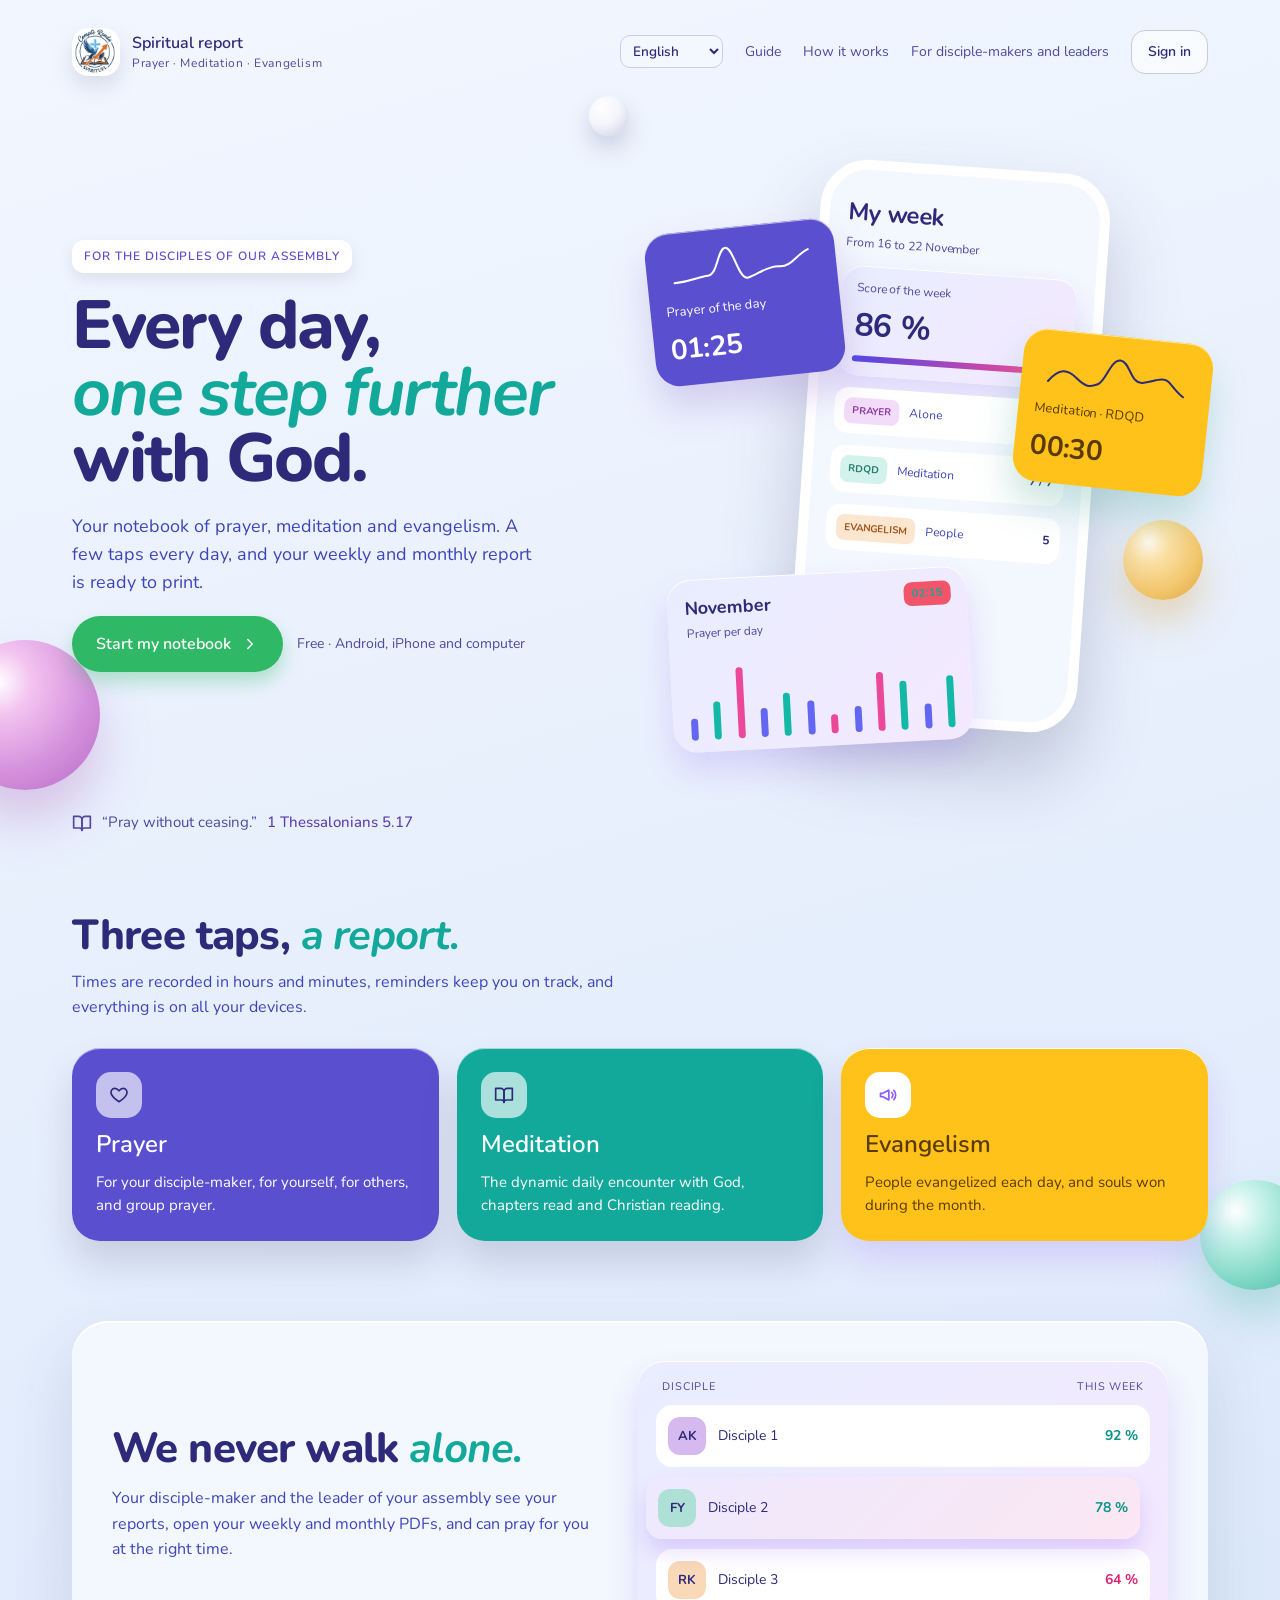
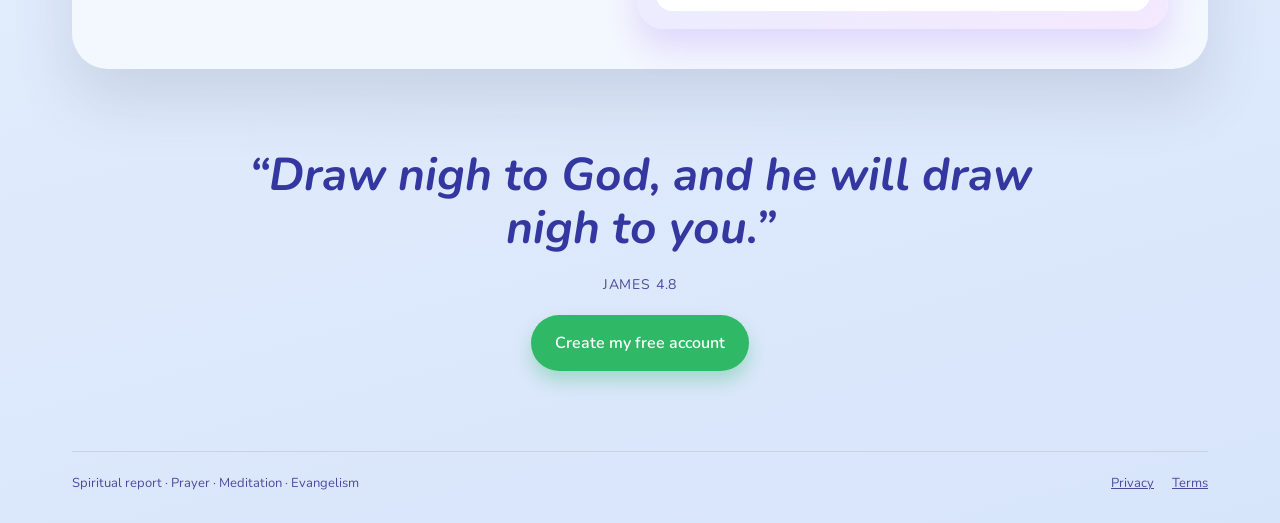
==== commit 20da5246: "Nouveau logo partout : icônes, en-tête, ouverture, rapports" ====
--- a/web/index.html
+++ b/web/index.html
@@ -65,7 +65,7 @@
   <symbol id="i-phone" viewBox="0 0 24 24"><path d="M5 4h4l2 5-2.5 1.5a11 11 0 0 0 5 5L15 13l5 2v4a2 2 0 0 1-2 2A16 16 0 0 1 3 6a2 2 0 0 1 2-2Z"/></symbol>
   <symbol id="i-bulle" viewBox="0 0 24 24"><path d="M4 20l1.4-4.2A8 8 0 1 1 8.6 19L4 20Z"/><path d="M9 10.5c.5 2 2.5 4 4.5 4.5l1.2-1.2 1.8.8"/></symbol>
   <symbol id="i-camera" viewBox="0 0 24 24"><path d="M4 8h3l2-3h6l2 3h3a1 1 0 0 1 1 1v10a1 1 0 0 1-1 1H4a1 1 0 0 1-1-1V9a1 1 0 0 1 1-1Z"/><circle cx="12" cy="13.5" r="3.5"/></symbol>
-  <symbol id="logo-crs" viewBox="0 0 512 512"><circle cx="256" cy="256" r="256" fill="#ffffff"/><image x="64" y="64" width="384" height="384" href="logo.png"/></symbol>
+  <symbol id="logo-crs" viewBox="0 0 512 512"><circle cx="256" cy="256" r="256" fill="#ffffff"/><image x="16" y="16" width="480" height="480" href="logo.png"/></symbol>
   <symbol id="i-logo" viewBox="0 0 24 24"><path d="M3 6.5h5.5A3.5 3.5 0 0 1 12 10v10a3 3 0 0 0-3-3H3z"/><path d="M21 6.5h-5.5A3.5 3.5 0 0 0 12 10v10a3 3 0 0 1 3-3h6z"/><path d="M12 1.5v5M9.5 3.5h5"/></symbol>
   <symbol id="i-oeil" viewBox="0 0 24 24"><path d="M2 12s3-7 10-7 10 7 10 7-3 7-10 7-10-7-10-7Z"/><circle cx="12" cy="12" r="3"/></symbol>
   <symbol id="i-oeil-barre" viewBox="0 0 24 24"><path d="M9.9 9.9a3 3 0 1 0 4.2 4.2"/><path d="M10.7 5.1A10.4 10.4 0 0 1 12 5c7 0 10 7 10 7a13.2 13.2 0 0 1-1.7 2.7"/><path d="M6.6 6.6A13.5 13.5 0 0 0 2 12s3 7 10 7a9.7 9.7 0 0 0 5.4-1.6"/><path d="M2 2l20 20"/></symbol>
--- a/web/style.css
+++ b/web/style.css
@@ -703,7 +703,7 @@
 .bv-nav{display:flex;flex-wrap:wrap;align-items:center;justify-content:space-between;gap:14px}
 .bv-marque{display:flex;align-items:center;gap:12px}
 .bv-logo{width:48px;height:48px;border-radius:16px;background:#fff;display:grid;place-items:center;box-shadow:0 10px 22px rgba(98,102,140,.18)}
-.bv-logo img{width:38px;height:38px;object-fit:contain}
+.bv-logo img{width:46px;height:46px;object-fit:contain}
 .bv-marque b{display:block;font-size:16px;font-weight:600}
 .bv-marque span{display:block;font-size:12px;color:var(--gris);letter-spacing:.05em}
 .bv-liens{display:flex;flex-wrap:wrap;align-items:center;gap:22px;font-size:14px}
